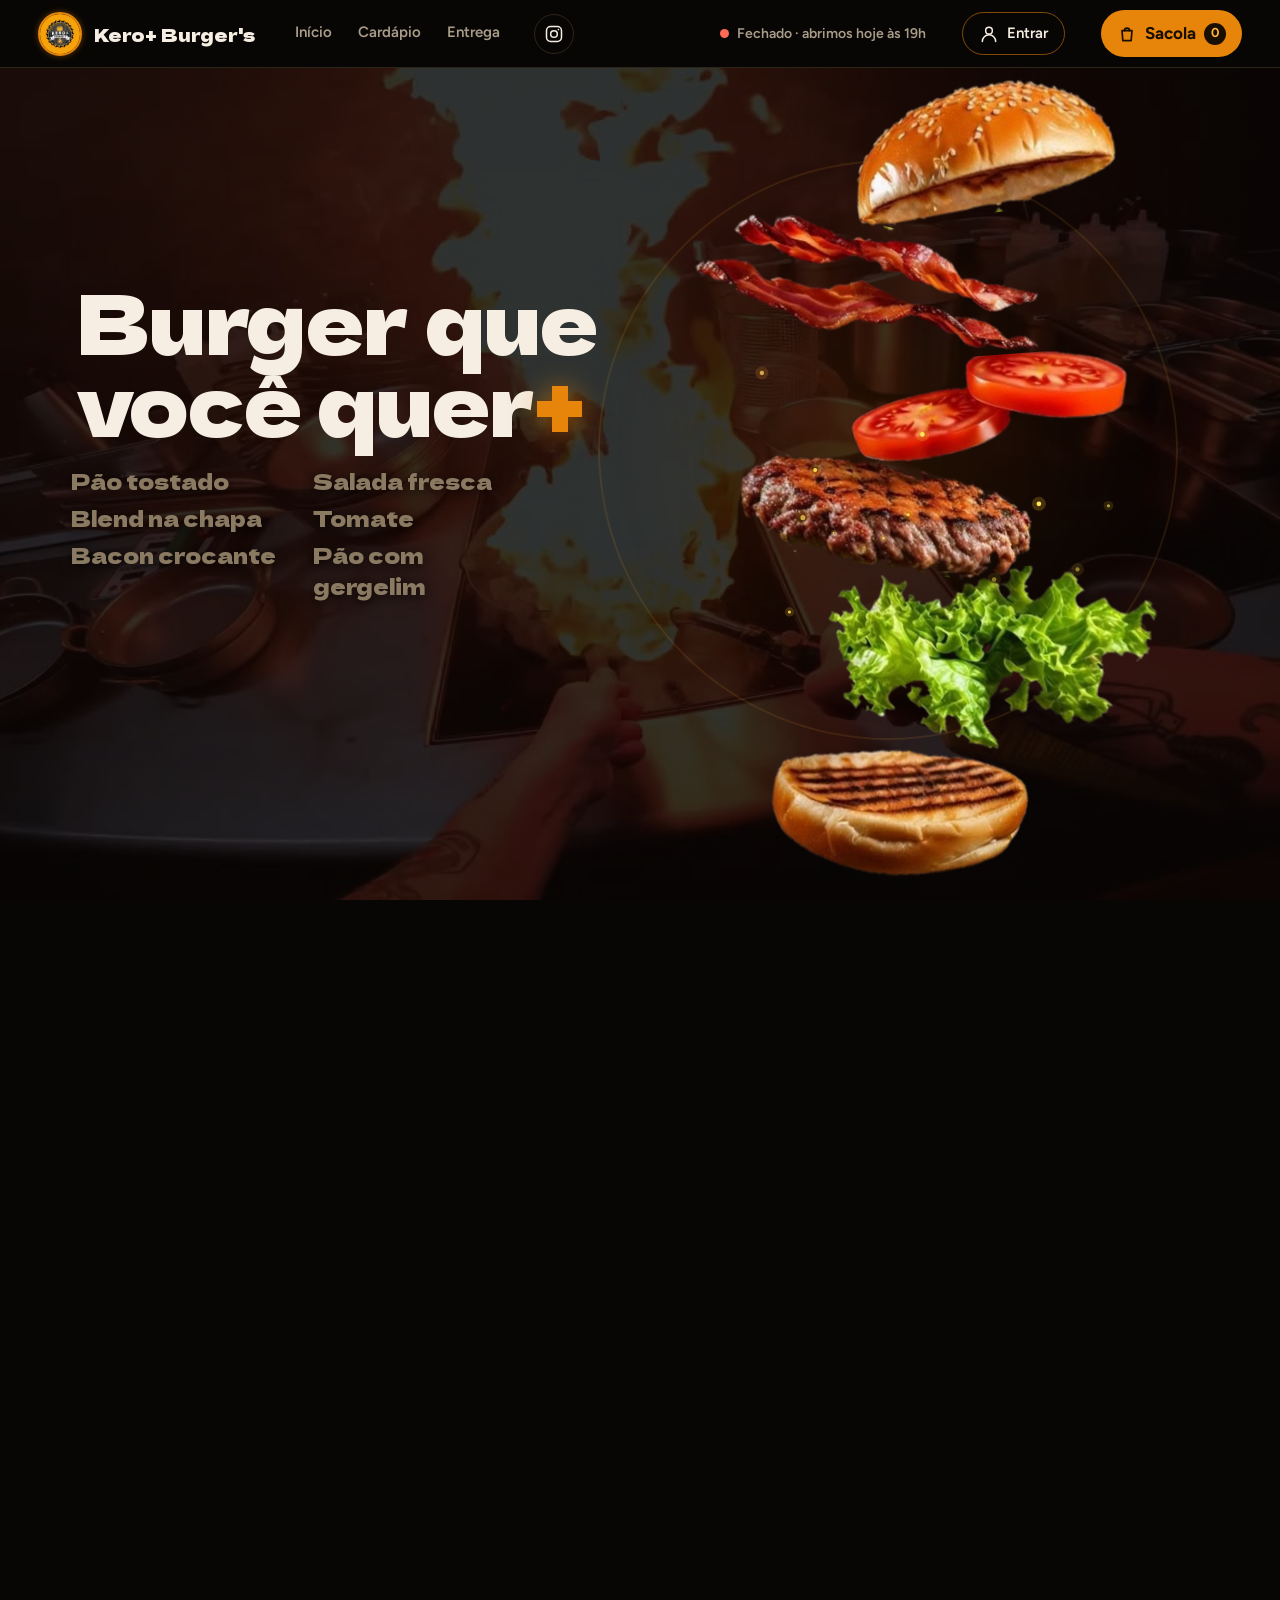
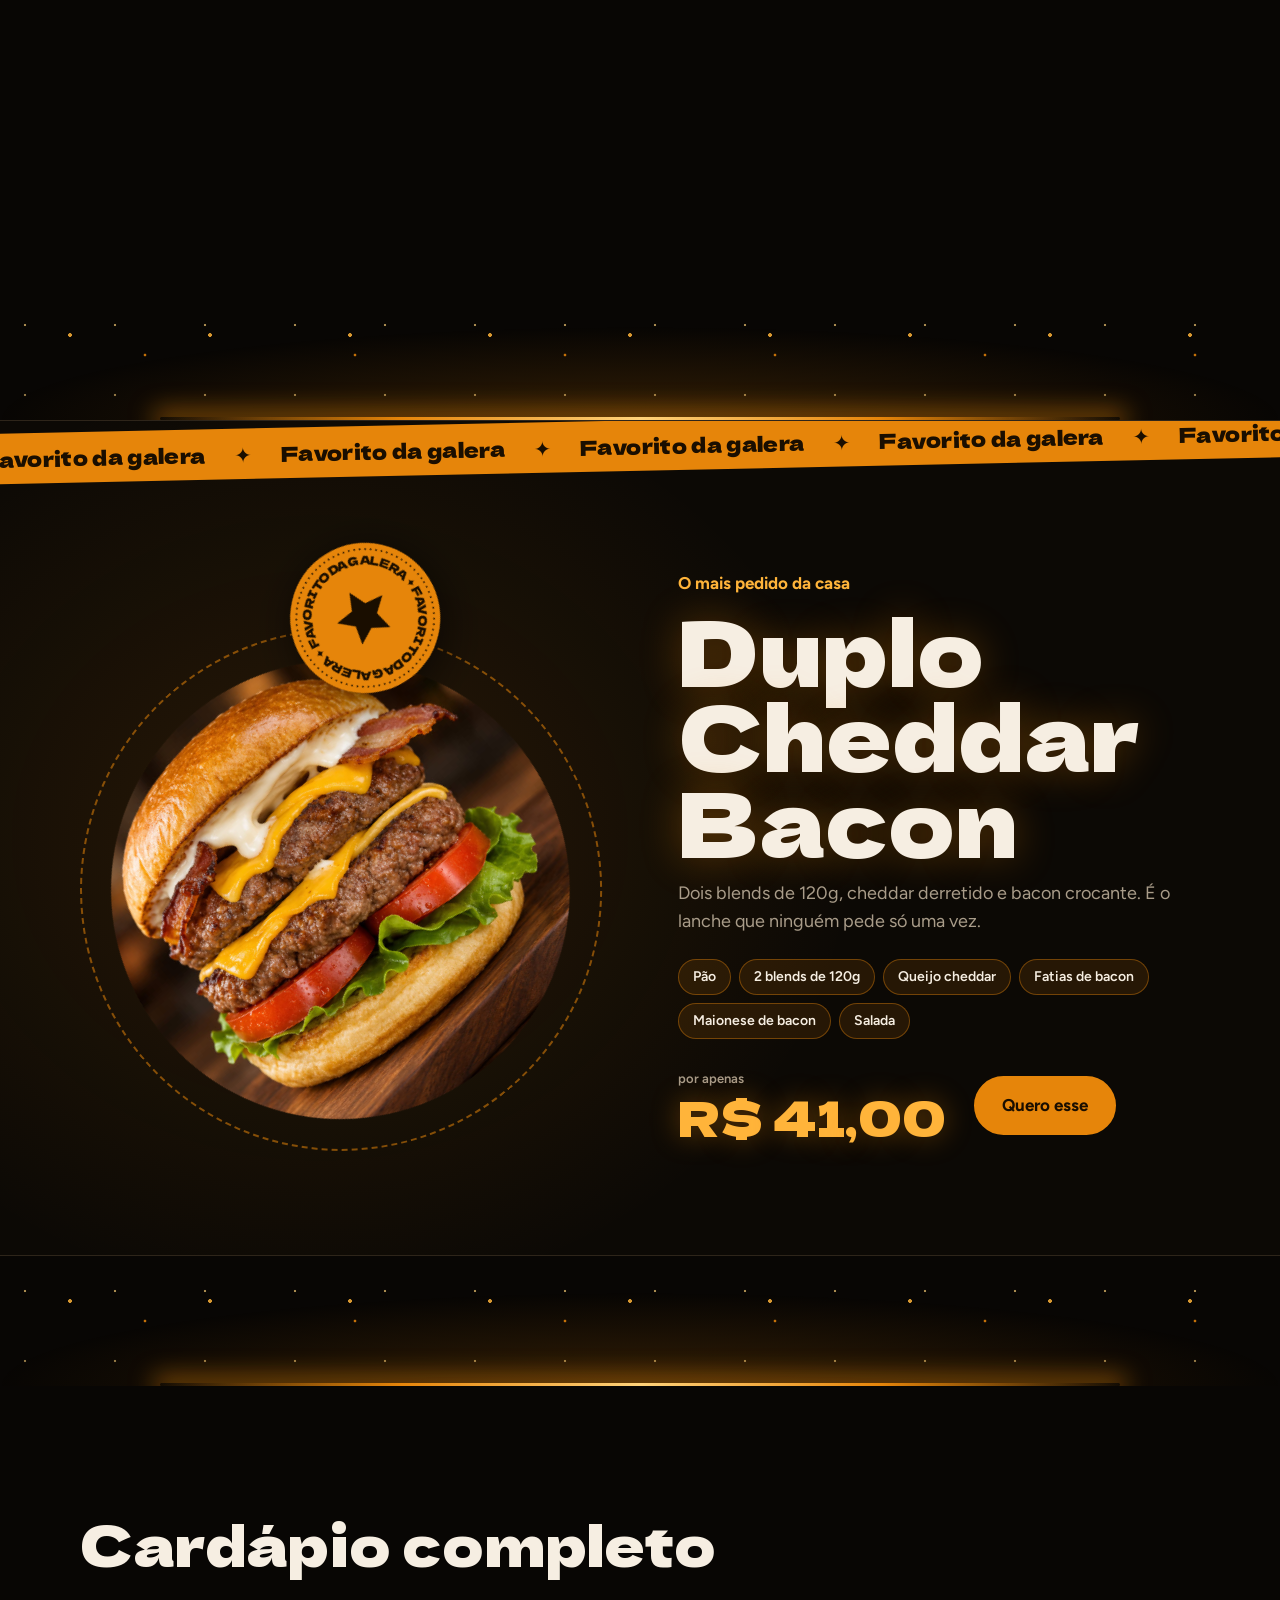
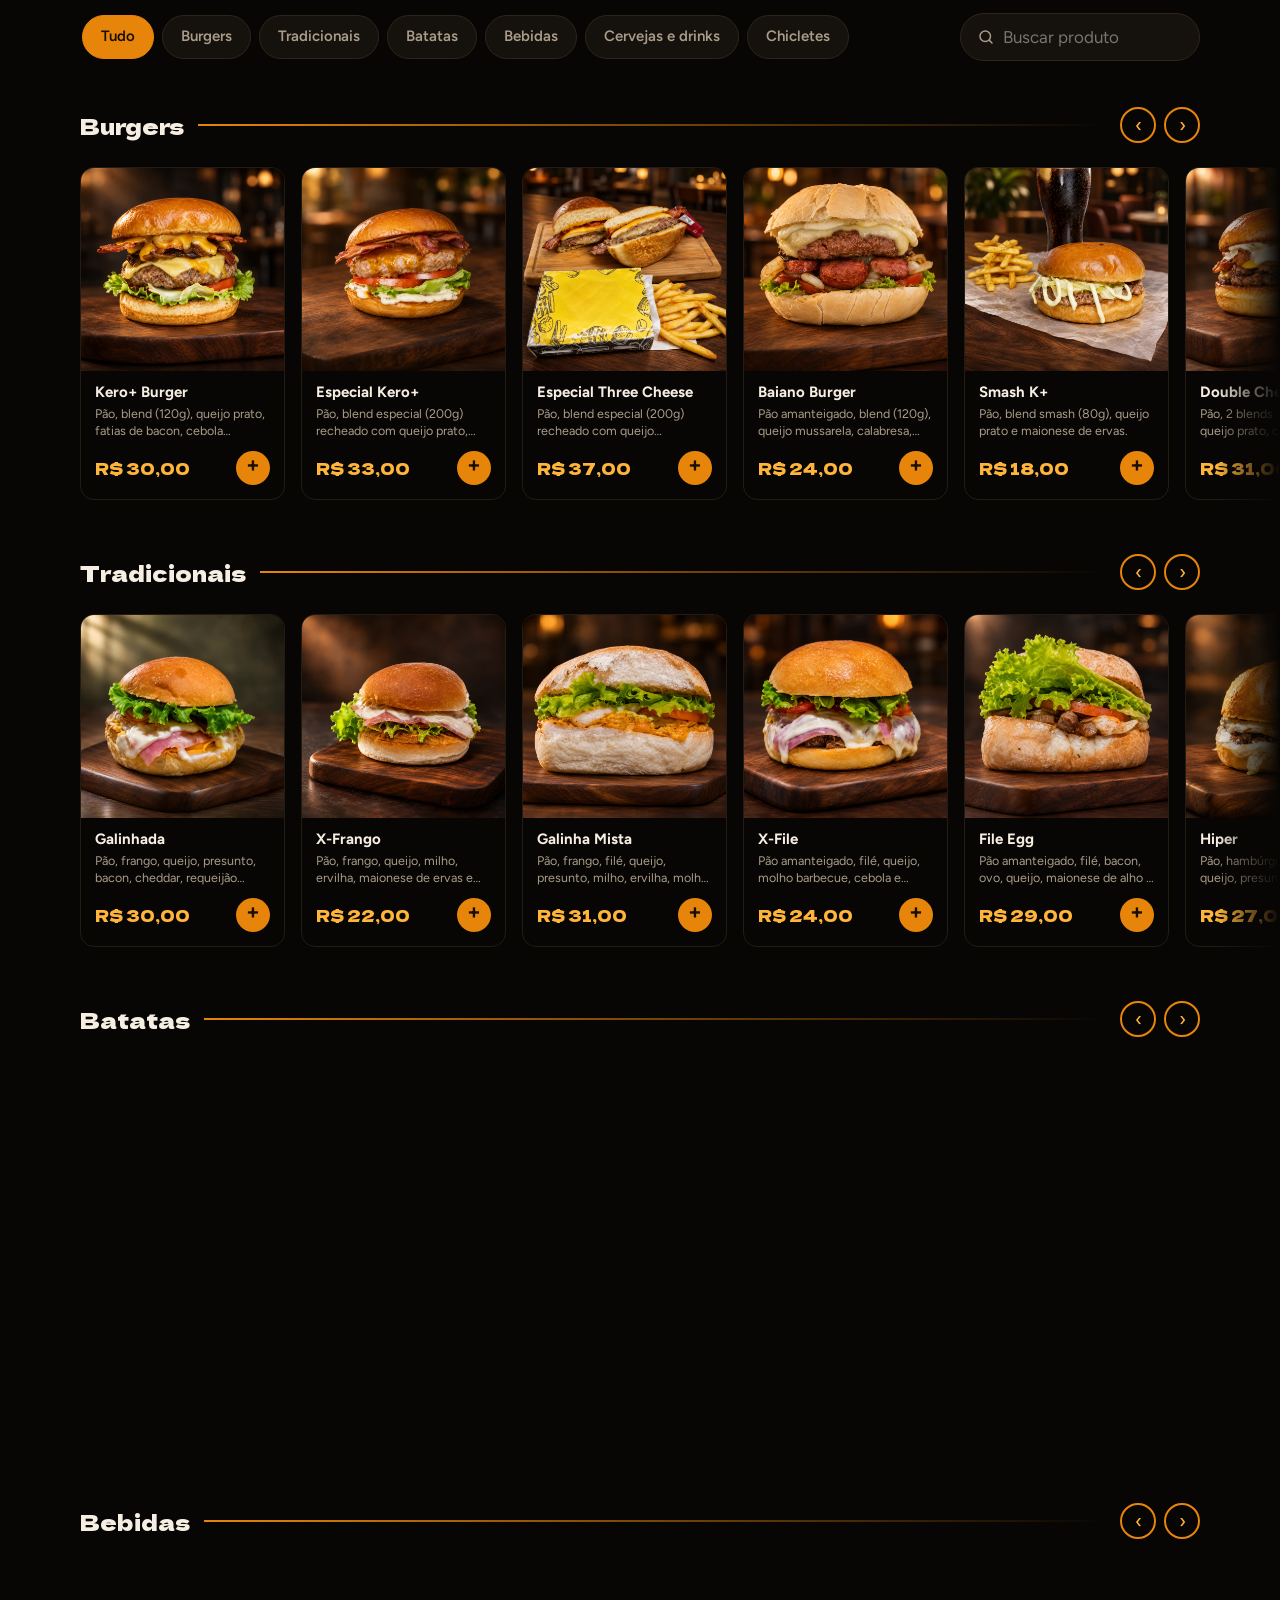
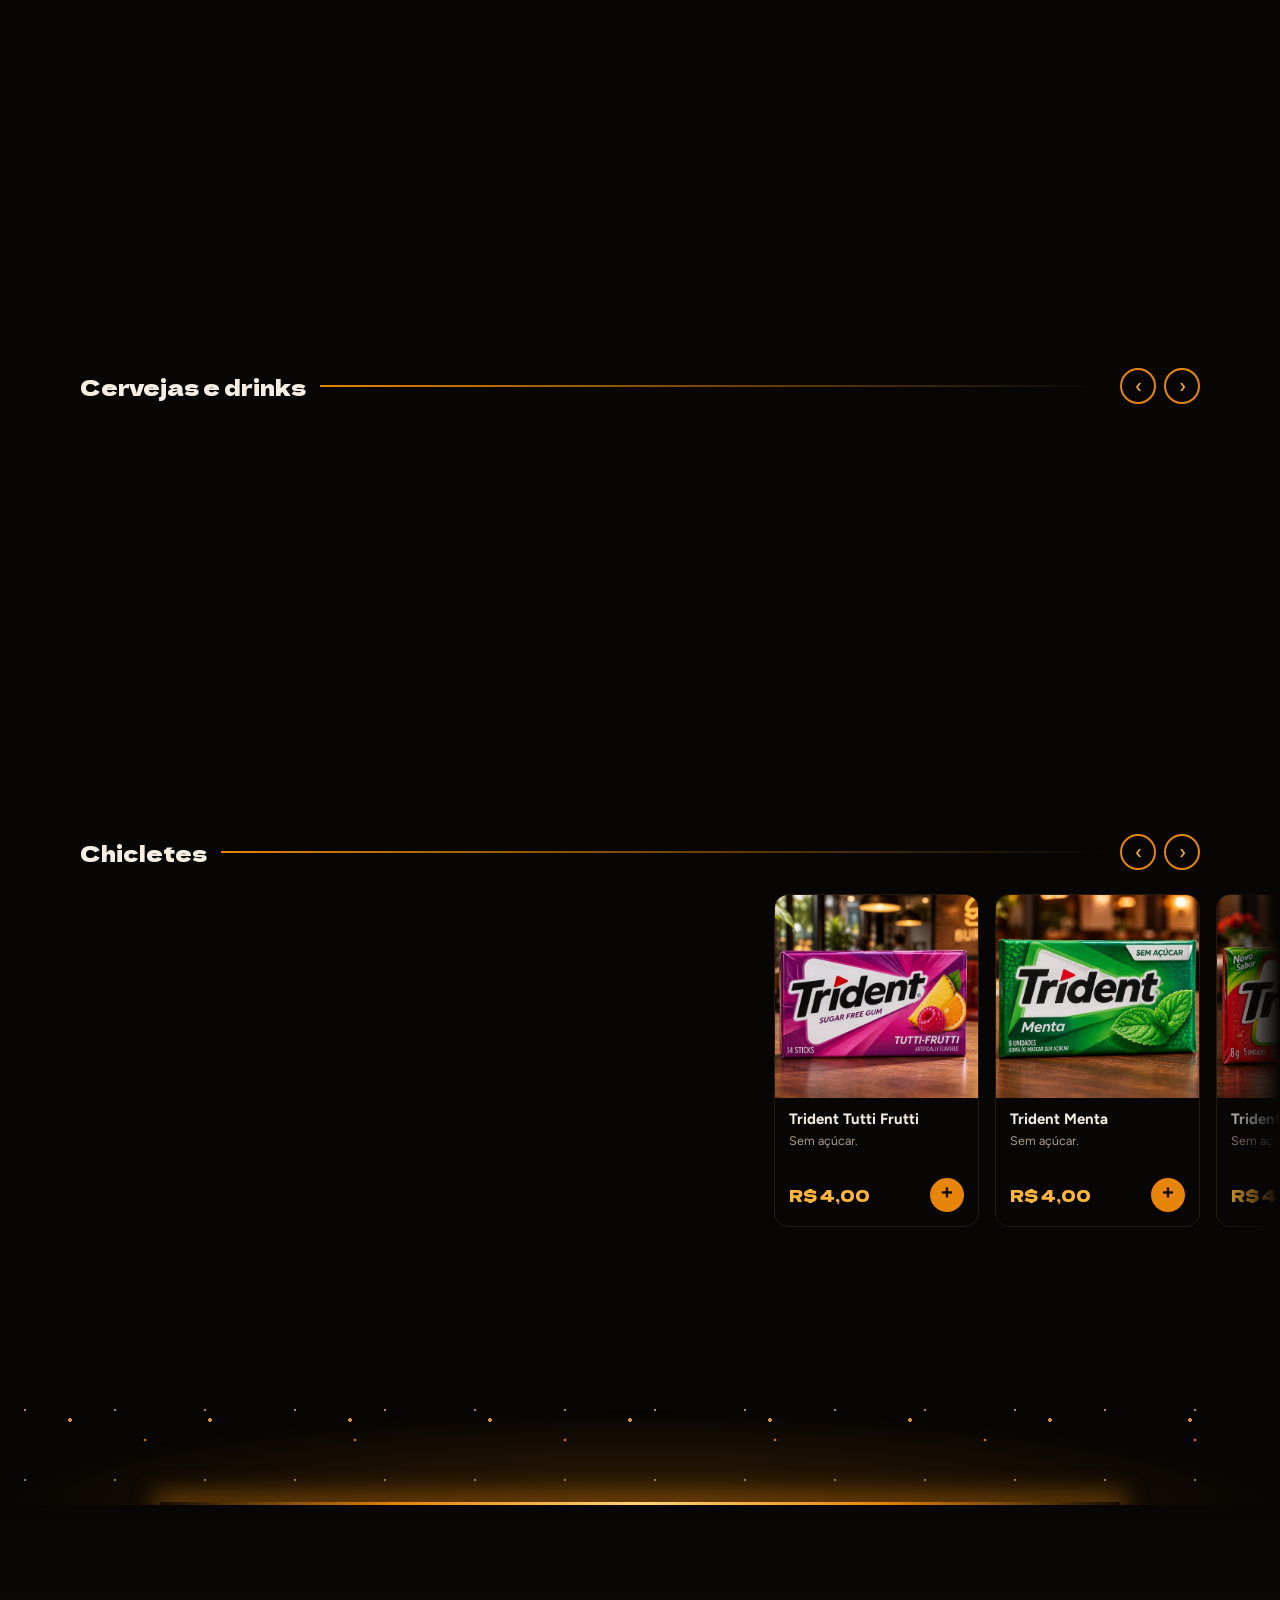
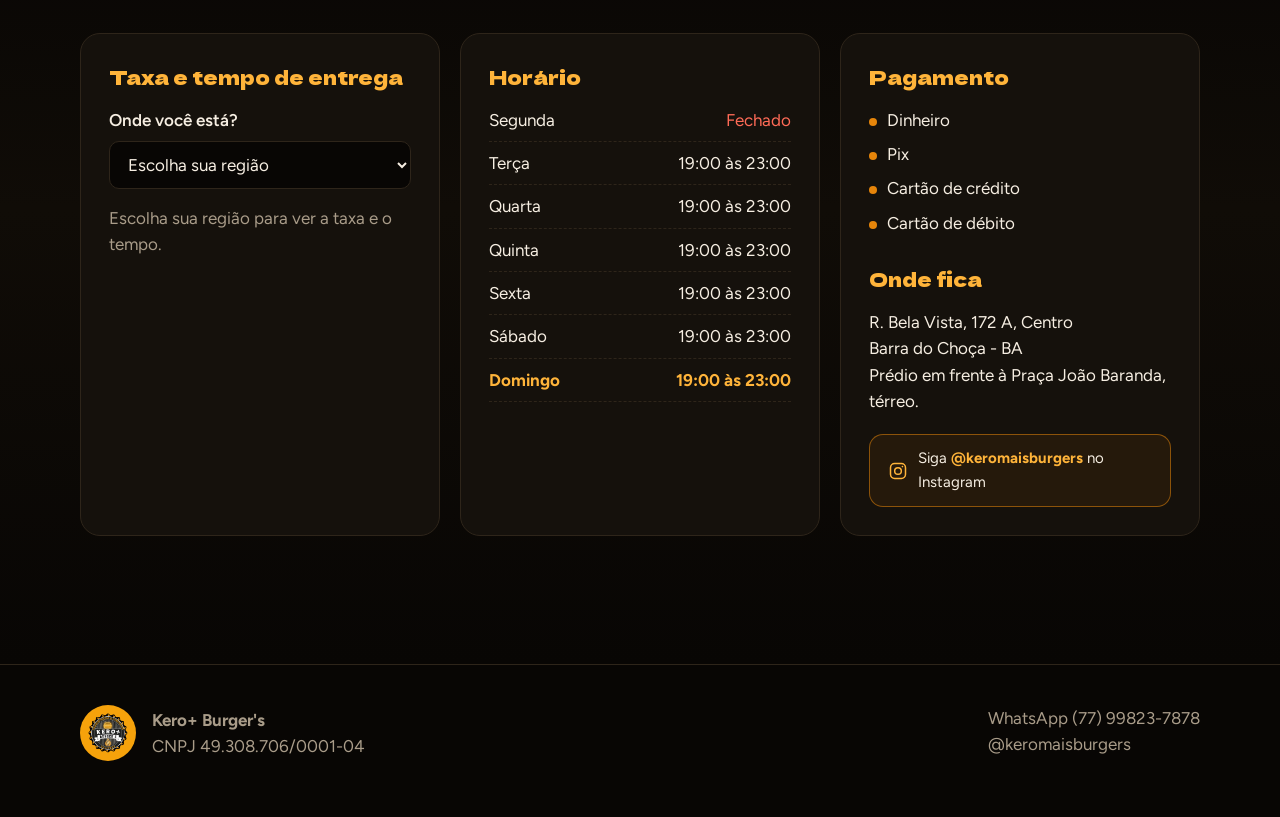
==== index.html @ 7fbd33a6 "Versao nos arquivos para evitar cache antigo Co-Authored-By: Claude Sonnet 5.5 <noreply@anthropic.co" ====
<!doctype html>
<html lang="pt-BR">
<head>
<meta charset="utf-8">
<meta name="viewport" content="width=device-width,initial-scale=1">
<title>Kero+ Burger's · Hamburgueria e Lancheria em Barra do Choça</title>
<meta name="description" content="Hambúrgueres artesanais, combos e lanches com delivery em Barra do Choça - BA. Monte seu pedido e envie pelo WhatsApp.">
<meta name="theme-color" content="#0b0906">
<link rel="icon" href="assets/logo.jpg">
<link rel="preconnect" href="https://fonts.googleapis.com">
<link rel="preconnect" href="https://fonts.gstatic.com" crossorigin>
<link href="https://fonts.googleapis.com/css2?family=Dela+Gothic+One&family=Figtree:wght@400;500;600;700&display=swap" rel="stylesheet">
<link rel="stylesheet" href="style.css?v=4">
</head>
<body>

<header class="top" id="top">
  <a class="brand" href="#inicio" aria-label="Kero+ Burger's, início">
    <img src="assets/logo.jpg" alt="" width="44" height="44">
    <span>Kero+ Burger's</span>
  </a>
  <nav class="nav" aria-label="Principal">
    <a href="#inicio">Início</a>
    <a href="#destaques">Combos</a>
    <a href="#cardapio">Cardápio</a>
    <a href="#entrega">Entrega</a>
  </nav>
  <a class="ig-top" href="https://www.instagram.com/keromaisburgers/" target="_blank" rel="noopener" aria-label="Instagram da Kero+ (abre em nova aba)" title="@keromaisburgers"><svg viewBox="0 0 24 24" width="20" height="20" fill="none" stroke="currentColor" stroke-width="1.8" stroke-linecap="round" stroke-linejoin="round" aria-hidden="true"><rect x="3" y="3" width="18" height="18" rx="5"/><circle cx="12" cy="12" r="4"/><circle cx="17.3" cy="6.7" r="1" fill="currentColor" stroke="none"/></svg></a>
  <span class="status" id="status" role="status"></span>
  <button class="login-btn" id="openLogin" type="button" aria-label="Entrar na minha conta"><svg viewBox="0 0 24 24" width="20" height="20" fill="none" stroke="currentColor" stroke-width="1.8" stroke-linecap="round" stroke-linejoin="round" aria-hidden="true"><circle cx="12" cy="8" r="4"/><path d="M4 21c0-4.4 3.6-8 8-8s8 3.6 8 8"/></svg><span>Entrar</span></button>
  <button class="cart-btn" id="openCart" aria-label="Abrir sacola">
    <svg viewBox="0 0 24 24" width="20" height="20" fill="none" stroke="currentColor" stroke-width="2" stroke-linecap="round" stroke-linejoin="round" aria-hidden="true"><path d="M6 8h12l-1 12H7L6 8z"/><path d="M9 8a3 3 0 0 1 6 0"/></svg>
    <span>Sacola</span><b id="cartCount">0</b>
  </button>
</header>

<main>
<!-- HERO: hambúrguer monta com o scroll -->
<section class="hero" id="inicio" aria-label="Apresentação">
  <div class="hero-pin">
    <video class="bgvideo" muted loop playsinline preload="none" poster="assets/fundo.jpg" aria-hidden="true" data-src="assets/fundo.mp4"></video>
    <div class="veil" id="veil" aria-hidden="true"></div>
    <div class="glow" aria-hidden="true"></div>
    <div class="hero-copy">
      <h1 id="h1">Burger que<br>você quer<span class="plus">+</span></h1>
      <p class="lede" id="lede"></p>
      <ol class="steps" id="steps" aria-hidden="true">
        <li>Pão tostado</li>
        <li>Salada fresca</li>
        <li>Blend na chapa</li>
        <li>Tomate</li>
        <li>Bacon crocante</li>
        <li>Pão com gergelim</li>
      </ol>
      <div class="final" id="final">
        <a class="btn" href="#cardapio">Ver cardápio</a>
      </div>
    </div>
    <div class="stage" id="stage" aria-hidden="true"></div>
  </div>
</section>

<div class="ember" aria-hidden="true"><i></i></div>

<!-- FAVORITO DA GALERA -->
<section class="fav" id="favorito" aria-labelledby="favTitle">
  <div class="marquee" aria-hidden="true"><div class="track"><span>Favorito da galera</span><i>✦</i><span>Favorito da galera</span><i>✦</i><span>Favorito da galera</span><i>✦</i><span>Favorito da galera</span><i>✦</i><span>Favorito da galera</span><i>✦</i><span>Favorito da galera</span><i>✦</i><span>Favorito da galera</span><i>✦</i><span>Favorito da galera</span><i>✦</i></div></div>
  <div class="wrap fav-grid">
    <div class="fav-photo" id="favPhoto">
      <div class="fav-ring" aria-hidden="true"></div>
      <img src="assets/fotos/b11.jpg" alt="Duplo Cheddar Bacon: dois blends, cheddar derretido, bacon e tomate" width="800" height="800">
      <svg class="seal" viewBox="0 0 200 200" aria-hidden="true">
        <circle cx="100" cy="100" r="96" fill="#e6850a"/><circle cx="100" cy="100" r="88" fill="none" stroke="#1a0e00" stroke-width="2" stroke-dasharray="2 5"/>
        <defs><path id="circ" d="M100,100 m-68,0 a68,68 0 1,1 136,0 a68,68 0 1,1 -136,0"/></defs>
        <g class="seal-text"><text font-family="Dela Gothic One" font-size="15" fill="#1a0e00"><textPath href="#circ" textLength="425" lengthAdjust="spacing">FAVORITO DA GALERA ✦ FAVORITO DA GALERA ✦ </textPath></text></g>
        <path d="M100 62l10 22 24 3-18 16 5 24-21-12-21 12 5-24-18-16 24-3z" fill="#1a0e00"/>
      </svg>
    </div>
    <div class="fav-copy">
      <p class="fav-kick">O mais pedido da casa</p>
      <h2 id="favTitle">Duplo Cheddar Bacon</h2>
      <p class="fav-lede">Dois blends de 120g, cheddar derretido e bacon crocante. É o lanche que ninguém pede só uma vez.</p>
      <ul class="chips" id="favChips"></ul>
      <div class="fav-buy">
        <span class="fav-price"><small>por apenas</small><span class="val">R$ <b id="favNum" data-to="41">41</b>,00</span></span>
        <button class="btn" id="favAdd">Quero esse</button>
      </div>
    </div>
  </div>
</section>
<!-- DESTAQUES -->
<section class="sec" id="destaques">
  <div class="wrap">
    <h2>Combos para dividir</h2>
    <p class="sec-sub">Lanche, batata e refri no mesmo pedido.</p>
    <div class="combos" id="combos"></div>
  </div>
</section>

<div class="ember" aria-hidden="true"><i></i></div>

<!-- CARDÁPIO -->
<section class="sec menu" id="cardapio">
  <div class="wrap">
    <h2>Cardápio completo</h2>
    <div class="menu-bar">
      <div class="tabs" id="tabs" role="tablist" aria-label="Categorias"></div>
      <label class="search">
        <svg viewBox="0 0 24 24" width="18" height="18" fill="none" stroke="currentColor" stroke-width="2" stroke-linecap="round" aria-hidden="true"><circle cx="11" cy="11" r="7"/><path d="m20 20-3.5-3.5"/></svg>
        <input id="search" type="search" placeholder="Buscar produto" autocomplete="off">
      </label>
    </div>
    <div id="menuList"></div>
    <p class="empty" id="empty" hidden>Nenhum produto encontrado. Tente outro nome ou limpe a busca.</p>
  </div>
</section>

<div class="ember" aria-hidden="true"><i></i></div>

<!-- ENTREGA / HORÁRIO / PAGAMENTO -->
<section class="sec info" id="entrega">
  <div class="wrap info-grid">
    <div class="card">
      <h3>Taxa e tempo de entrega</h3>
      <label for="zone">Onde você está?</label>
      <select id="zone">
        <option value="">Escolha sua região</option>
        <option value="3|25-35">Centro</option>
        <option value="5|30-40">Bairros próximos</option>
        <option value="8|40-55">Mais distantes</option>
        <option value="0|15-20">Retirar no balcão</option>
      </select>
      <p class="result" id="zoneResult">Escolha sua região para ver a taxa e o tempo.</p>
    </div>
    <div class="card">
      <h3>Horário</h3>
      <ul class="hours" id="hours"></ul>
    </div>
    <div class="card">
      <h3>Pagamento</h3>
      <ul class="pay"><li>Dinheiro</li><li>Pix</li><li>Cartão de crédito</li><li>Cartão de débito</li></ul>
      <h3 class="mt">Onde fica</h3>
      <p>R. Bela Vista, 172 A, Centro<br>Barra do Choça - BA<br>Prédio em frente à Praça João Baranda, térreo.</p>
      <a class="ig-btn" href="https://www.instagram.com/keromaisburgers/" target="_blank" rel="noopener"><svg viewBox="0 0 24 24" width="20" height="20" fill="none" stroke="currentColor" stroke-width="1.8" stroke-linecap="round" stroke-linejoin="round" aria-hidden="true"><rect x="3" y="3" width="18" height="18" rx="5"/><circle cx="12" cy="12" r="4"/><circle cx="17.3" cy="6.7" r="1" fill="currentColor" stroke="none"/></svg><span>Siga <b>@keromaisburgers</b> no Instagram</span></a>
    </div>
  </div>
</section>
</main>

<footer class="foot">
  <div class="wrap foot-in">
    <div>
      <img src="assets/logo.jpg" alt="" width="56" height="56">
      <p><strong>Kero+ Burger's</strong><br>CNPJ 49.308.706/0001-04</p>
    </div>
    <div>
      <a href="https://wa.me/5577998237878" target="_blank" rel="noopener">WhatsApp (77) 99823-7878</a><br>
      <a href="https://www.instagram.com/keromaisburgers/" target="_blank" rel="noopener">@keromaisburgers</a>
    </div>
  </div>
</footer>

<!-- SACOLA -->
<div class="scrim" id="scrim" hidden></div>
<aside class="drawer" id="drawer" aria-label="Sacola" aria-hidden="true">
  <div class="drawer-head">
    <h3>Sua sacola</h3>
    <button class="x" id="closeCart" aria-label="Fechar sacola">&times;</button>
  </div>
  <div class="drawer-body" id="cartBody"></div>
  <form class="checkout" id="checkout" hidden>
    <div class="coupon">
      <input id="couponIn" placeholder="Cupom de desconto" autocomplete="off">
      <button type="button" id="couponBtn">Aplicar</button>
    </div>
    <p class="coupon-msg" id="couponMsg" aria-live="polite"></p>
    <label>Nome<input id="cName" required autocomplete="name"></label>
    <label>Entrega
      <select id="cZone" required>
        <option value="">Escolha</option>
        <option value="3">Centro (R$ 3,00)</option>
        <option value="5">Bairros próximos (R$ 5,00)</option>
        <option value="8">Mais distantes (R$ 8,00)</option>
        <option value="0">Retirar no balcão (grátis)</option>
      </select>
    </label>
    <label id="addrWrap">Endereço<input id="cAddr" autocomplete="street-address" placeholder="Rua, número, bairro"></label>
    <label>Pagamento
      <select id="cPay" required>
        <option value="">Escolha</option><option>Pix</option><option>Dinheiro</option><option>Cartão de crédito</option><option>Cartão de débito</option>
      </select>
    </label>
    <dl class="totals">
      <div><dt>Subtotal</dt><dd id="tSub"></dd></div>
      <div id="rowDisc"><dt>Desconto</dt><dd id="tDisc"></dd></div>
      <div><dt>Entrega</dt><dd id="tFee"></dd></div>
      <div class="grand"><dt>Total</dt><dd id="tTotal"></dd></div>
    </dl>
    <p class="closed-note" id="closedNote" hidden>Estamos fechados agora. Seu pedido chega no WhatsApp e responderemos quando abrirmos.</p>
    <button class="btn full" type="submit">Enviar pedido pelo WhatsApp</button>
  </form>
</aside>

<script src="promo.js?v=4"></script>
<script src="app.js?v=4"></script>
</body>
</html>
---- style.css ----
﻿:root{
  --bg:#080604;--panel:#15110c;--panel2:#1e1810;--line:#2e251a;
  --orange:#e6850a;--flame:#ffb43a;--text:#f6eee2;--muted:#a99c89;--ok:#6fd08c;--bad:#ff6b57;
  --display:"Dela Gothic One",system-ui,sans-serif;--body:"Figtree",system-ui,sans-serif;
  --head:68px;
}
*{box-sizing:border-box;margin:0}
html{scroll-behavior:smooth;scroll-padding-top:calc(var(--head) + 56px)}
body{background:var(--bg);color:var(--text);font:400 17px/1.55 var(--body);-webkit-font-smoothing:antialiased}
img{display:block;max-width:100%}
a{color:inherit}
button,input,select{font:inherit;color:inherit}
:focus-visible{outline:3px solid var(--flame);outline-offset:3px;border-radius:6px}
.wrap{width:min(1120px,100% - 40px);margin-inline:auto}

/* header */
.top{position:fixed;inset:0 0 auto;height:var(--head);z-index:50;display:flex;align-items:center;gap:28px;padding:0 clamp(16px,3vw,40px);background:linear-gradient(#080604ee,#080604cc);backdrop-filter:blur(10px);border-bottom:1px solid var(--line)}
.brand{display:flex;align-items:center;gap:12px;text-decoration:none;font:400 18px var(--display)}
.brand img{border-radius:50%;border:2px solid var(--orange)}
.nav{display:flex;gap:26px;margin-left:12px}
.nav a{text-decoration:none;color:var(--muted);font-weight:600;font-size:15px;padding:6px 0;border-bottom:2px solid transparent;transition:color .2s,border-color .2s}
.nav a:hover{color:var(--text);border-color:var(--orange)}
.status{margin-left:auto;font-size:14px;font-weight:600;display:flex;align-items:center;gap:8px;color:var(--muted)}
.status::before{content:"";width:9px;height:9px;border-radius:50%;background:var(--bad)}
.status.open{color:var(--ok)}
.status.open::before{background:var(--ok);box-shadow:0 0 10px var(--ok)}
.cart-btn{display:flex;align-items:center;gap:8px;background:var(--orange);color:#1a0e00;border:0;border-radius:999px;padding:10px 16px;font-weight:700;cursor:pointer;transition:transform .15s,background .2s}
.cart-btn:hover{background:var(--flame)}
.cart-btn:active{transform:scale(.96)}
.cart-btn b{background:#1a0e00;color:var(--flame);min-width:22px;height:22px;border-radius:11px;display:grid;place-items:center;font-size:13px;padding:0 6px}
.cart-btn.bump{animation:bump .35s}
@keyframes bump{40%{transform:scale(1.12)}}

/* hero */
.hero{height:210vh;position:relative}
.hero-pin{background:var(--bg);position:sticky;top:0;height:100vh;min-height:480px;overflow:hidden;display:grid;grid-template-columns:minmax(0,1fr) minmax(0,1fr);align-items:center;padding:var(--head) clamp(20px,6vw,96px) 0}
.glow{position:absolute;right:6%;top:50%;width:min(70vh,60vw);aspect-ratio:1;translate:0 -50%;border-radius:50%;
  background:radial-gradient(circle,#e6850a40 0%,#e6850a14 45%,transparent 70%);
  border:2px solid #ffb43a55;box-shadow:0 0 60px #e6850a55,inset 0 0 60px #e6850a33;pointer-events:none}
.hero-copy{position:relative;z-index:2;max-width:640px}
.kicker{color:var(--flame);font-weight:600;font-size:15px;margin-bottom:18px;min-height:24px;transition:opacity .25s}
h1{font:400 clamp(40px,min(6.4vw,11.5vh),92px)/1 var(--display);letter-spacing:-.01em}
h1 .plus{color:var(--orange);text-shadow:0 0 28px #e6850a99}
.lede{margin-top:22px;color:var(--muted);max-width:42ch;font-size:18px}
.steps{list-style:none;padding:0;margin-top:22px;display:grid;grid-template-columns:1fr 1fr;gap:6px 24px;max-width:460px}
.steps li{font:400 clamp(14px,min(1.7vw,2.6vh),22px) var(--display);color:#3a2f21;transition:color .3s,text-shadow .3s,transform .3s;transform:translateX(-6px)}
.steps li.on{color:var(--flame);text-shadow:0 0 18px #e6850a88;transform:none}
.final{margin-top:30px;display:flex;gap:12px;flex-wrap:wrap;opacity:0;transform:translateY(10px);pointer-events:none;transition:opacity .4s,transform .4s}
.final.show{opacity:1;transform:none;pointer-events:auto}
.stage{position:absolute;left:46%;right:0;top:var(--head);bottom:0}
.layer{position:absolute;left:50%;top:50%;will-change:transform;pointer-events:none}
.scroll-hint{position:absolute;bottom:28px;left:50%;translate:-50% 0;font-size:14px;color:var(--muted);display:flex;flex-direction:column;align-items:center;gap:8px;transition:opacity .3s}
.scroll-hint::after{content:"";width:2px;height:28px;background:linear-gradient(var(--orange),transparent);animation:drip 1.6s infinite}
@keyframes drip{0%{transform:scaleY(0);transform-origin:top}50%{transform:scaleY(1);transform-origin:top}51%{transform-origin:bottom}100%{transform:scaleY(0);transform-origin:bottom}}

/* sections */
.sec{padding:clamp(72px,10vw,128px) 0}
h2{font:400 clamp(32px,4.6vw,56px)/1.05 var(--display)}
.sec-sub{color:var(--muted);margin-top:10px}
.btn{display:inline-block;background:var(--orange);color:#1a0e00;font-weight:700;text-decoration:none;border:2px solid var(--orange);border-radius:999px;padding:14px 26px;cursor:pointer;transition:background .2s,box-shadow .2s,transform .15s}
.btn:hover{background:var(--flame);box-shadow:0 0 28px #e6850a77}
.btn:active{transform:scale(.97)}
.btn.ghost{background:transparent;color:var(--text);border-color:#e6850a88}
.btn.ghost:hover{background:#e6850a22;box-shadow:none}
.btn.full{width:100%;text-align:center;font-size:17px}

/* combos */
.combos{display:grid;grid-template-columns:repeat(auto-fit,minmax(300px,1fr));gap:20px;margin-top:40px}
.combo{position:relative;background:linear-gradient(160deg,var(--panel2),var(--panel));border:1px solid var(--line);border-radius:20px;padding:28px;display:flex;flex-direction:column;gap:12px;overflow:hidden;transition:border-color .25s,box-shadow .25s}
.combo:hover{border-color:var(--orange);box-shadow:0 0 36px #e6850a33}
.combo .tag{font:400 15px var(--display);color:var(--flame)}
.combo h3{font:400 24px/1.1 var(--display)}
.combo p{color:var(--muted);flex:1}
.combo .row{display:flex;justify-content:space-between;align-items:center;margin-top:8px}
.price{font:400 26px var(--display);color:var(--flame)}

/* menu */
.menu-bar{position:sticky;top:var(--head);z-index:30;display:flex;gap:16px;align-items:center;margin:28px 0 8px;padding:12px 0;background:linear-gradient(var(--bg) 85%,transparent)}
.tabs{display:flex;gap:8px;overflow-x:auto;scrollbar-width:none;flex:1;padding:2px}
.tabs::-webkit-scrollbar{display:none}
.tab{flex:none;background:var(--panel);border:1px solid var(--line);border-radius:999px;padding:9px 18px;font-weight:600;font-size:15px;cursor:pointer;color:var(--muted);transition:all .2s}
.tab:hover{color:var(--text);border-color:#e6850a88}
.tab.on{background:var(--orange);color:#1a0e00;border-color:var(--orange)}
.search{display:flex;align-items:center;gap:8px;background:var(--panel);border:1px solid var(--line);border-radius:999px;padding:0 16px;color:var(--muted)}
.search input{background:none;border:0;outline:0;padding:10px 0;width:180px;color:var(--text)}
.search:focus-within{border-color:var(--orange)}
.cat{margin-top:44px}
.cat h3{font:400 28px var(--display);margin-bottom:18px;display:flex;align-items:center;gap:14px}
.cat h3::after{content:"";flex:1;height:2px;background:linear-gradient(90deg,var(--orange),transparent)}
.grid{display:grid;grid-template-columns:repeat(2,1fr);gap:14px}
.item{display:flex;gap:16px;justify-content:space-between;align-items:flex-start;background:var(--panel);border:1px solid var(--line);border-radius:16px;padding:18px 20px;transition:border-color .2s,background .2s}
.item:hover{border-color:#e6850a88;background:var(--panel2)}
.item h4{font:700 18px/1.25 var(--body)}
.item p{color:var(--muted);font-size:15px;margin-top:4px;line-height:1.45}
.item .buy{display:flex;flex-direction:column;align-items:flex-end;gap:10px;flex:none}
.item .price{font-size:20px;white-space:nowrap}
.item.out{opacity:.55}
.item.out .add{display:none}
.soldout{font-size:13px;font-weight:700;color:var(--bad);border:1px solid var(--bad);border-radius:6px;padding:2px 8px}
.add{width:40px;height:40px;border-radius:50%;border:2px solid var(--orange);background:transparent;color:var(--flame);font-size:24px;line-height:1;cursor:pointer;transition:background .15s,color .15s,transform .15s}
.add:hover{background:var(--orange);color:#1a0e00}
.add:active{transform:scale(.9)}
.empty{margin-top:40px;color:var(--muted)}

/* info */
.info{background:linear-gradient(var(--bg),#100c07 40%,var(--bg))}
.info-grid{display:grid;grid-template-columns:repeat(3,1fr);gap:20px}
.card{background:var(--panel);border:1px solid var(--line);border-radius:20px;padding:28px}
.card h3{font:400 20px var(--display);margin-bottom:16px;color:var(--flame)}
.card h3.mt{margin-top:28px}
.card label{display:block;font-weight:600;margin-bottom:8px}
select,.checkout input{width:100%;background:var(--bg);border:1px solid var(--line);border-radius:10px;padding:12px 14px;outline:0}
select:focus,.checkout input:focus{border-color:var(--orange)}
.result{margin-top:16px;color:var(--muted)}
.result strong{color:var(--flame);font-size:22px;font-family:var(--display);font-weight:400}
.hours,.pay{list-style:none;padding:0;display:grid;gap:8px}
.hours li{display:flex;justify-content:space-between;border-bottom:1px dashed var(--line);padding-bottom:8px}
.hours li.today{color:var(--flame);font-weight:700}
.hours .off{color:var(--bad)}
.pay li::before{content:"";display:inline-block;width:8px;height:8px;border-radius:50%;background:var(--orange);margin-right:10px}
.foot{border-top:1px solid var(--line);padding:40px 0 56px;color:var(--muted)}
.foot-in{display:flex;justify-content:space-between;gap:24px;flex-wrap:wrap}
.foot-in>div:first-child{display:flex;gap:16px;align-items:center}
.foot img{border-radius:50%}
.foot a{text-decoration:none}.foot a:hover{color:var(--flame)}

/* drawer */
.scrim{position:fixed;inset:0;background:#000a;z-index:60;backdrop-filter:blur(2px)}
.drawer{position:fixed;top:0;right:0;bottom:0;width:min(440px,100%);background:var(--panel);border-left:1px solid var(--line);z-index:70;display:flex;flex-direction:column;translate:100% 0;transition:translate .35s cubic-bezier(.2,.8,.2,1)}
.drawer.open{translate:0 0}
.drawer-head{display:flex;justify-content:space-between;align-items:center;padding:20px 24px;border-bottom:1px solid var(--line)}
.drawer-head h3{font:400 22px var(--display)}
.x{background:none;border:0;font-size:32px;cursor:pointer;color:var(--muted);line-height:1}
.drawer-body{flex:1;overflow:auto;padding:12px 24px}
.drawer-body .none{color:var(--muted);padding:40px 0;text-align:center}
.line{display:flex;gap:12px;justify-content:space-between;padding:14px 0;border-bottom:1px solid var(--line)}
.line b{display:block;font-weight:700}
.line small{color:var(--muted)}
.qty{display:flex;align-items:center;gap:10px;margin-top:8px}
.qty button{width:30px;height:30px;border-radius:50%;border:1px solid var(--orange);background:none;color:var(--flame);cursor:pointer;font-size:18px;line-height:1}
.qty button:hover{background:var(--orange);color:#1a0e00}
.checkout{padding:16px 24px 24px;border-top:1px solid var(--line);display:grid;gap:12px;max-height:62vh;overflow:auto}
.checkout label{display:grid;gap:6px;font-weight:600;font-size:14px}
.coupon{display:flex;gap:8px}
.coupon button{background:var(--panel2);border:1px solid var(--orange);color:var(--flame);border-radius:10px;padding:0 16px;cursor:pointer;font-weight:700}
.coupon-msg{font-size:14px;min-height:0}
.coupon-msg.ok{color:var(--ok)}.coupon-msg.err{color:var(--bad)}
.totals{display:grid;gap:6px}
.totals div{display:flex;justify-content:space-between}
.totals dt{color:var(--muted)}
.totals .grand{font-size:20px;font-weight:800;border-top:1px solid var(--line);padding-top:8px}
.totals .grand dd{color:var(--flame)}
.closed-note{font-size:14px;color:var(--flame);background:#e6850a1a;border-radius:10px;padding:10px 12px}

/* responsivo */
@media (max-width:900px){
  .nav,.status{display:none}
  .cart-btn{margin-left:auto}
  .hero-pin{grid-template-columns:1fr;grid-template-rows:46% 54%;padding-inline:20px;align-items:start}
  .stage{grid-row:1;height:100%}
  .hero-copy{grid-row:2;align-self:start}
  h1{font-size:clamp(36px,11vw,56px)}
  .lede{font-size:16px;margin-top:14px}
  .steps{margin-top:14px;grid-template-columns:1fr 1fr}
  .steps li{font-size:15px}
  .glow{right:50%;translate:50% -50%;top:30%;width:70vw}
  .combos,.info-grid{grid-template-columns:1fr}
  .grid{grid-template-columns:1fr}
  .menu-bar{flex-wrap:wrap}.search{width:100%}.search input{width:100%}
}
@media (prefers-reduced-motion:reduce){
  html{scroll-behavior:auto}
  .scroll-hint::after{animation:none}
  .drawer{transition:none}
}


/* fundo em vídeo + camada preta */
.bgvideo{position:absolute;inset:0;width:100%;height:100%;object-fit:cover}
.veil{position:absolute;inset:0;background:rgb(8 6 4 / var(--veil,.6))}
.glow{z-index:0}
.veil-ctl{position:fixed;left:16px;bottom:16px;z-index:55;background:#080604e6;border:1px solid var(--line);border-radius:14px;padding:12px 16px;font-size:13px;display:grid;gap:8px;width:230px;transition:opacity .3s}
.veil-ctl.hide{opacity:0;pointer-events:none}
.veil-ctl label{display:flex;justify-content:space-between;font-weight:600}
.veil-ctl output{color:var(--flame)}
.veil-ctl input{accent-color:var(--orange);width:100%}

/* cards novos */
.combos{grid-template-columns:repeat(auto-fit,minmax(300px,1fr))}
.grid{grid-template-columns:repeat(auto-fill,minmax(260px,1fr));gap:18px}
.item{flex-direction:column;align-items:stretch;gap:0;padding:0;overflow:hidden;border-radius:18px;position:relative}
.item:hover{transform:translateY(-4px);box-shadow:0 12px 36px #e6850a26}
.item{transition:border-color .2s,background .2s,transform .2s,box-shadow .2s}
.photo{position:relative;aspect-ratio:16/10;background:#0e0b07;overflow:hidden}
.photo img{width:100%;height:100%;object-fit:cover;transition:transform .5s}
.item:hover .photo img{transform:scale(1.06)}
.nophoto{position:absolute;inset:0;display:grid;place-items:center;font:400 15px var(--display);letter-spacing:.08em;color:#7a6a52;
  background:repeating-linear-gradient(135deg,#120e09 0 14px,#17120b 14px 28px)}
.nophoto span{border:2px dashed #5a4c38;border-radius:10px;padding:8px 16px}
.badge{position:absolute;left:12px;top:12px;background:var(--orange);color:#1a0e00;font:400 13px var(--display);border-radius:8px;padding:5px 10px;z-index:1}
.badge.red{background:var(--bad);color:#fff}
.item .body{padding:16px 18px 18px;display:flex;flex-direction:column;gap:6px;flex:1}
.item .body p{flex:1;margin:0}
.item .foot2{display:flex;align-items:center;justify-content:space-between;gap:12px;margin-top:12px}
.item .price small{font:600 12px var(--body);color:var(--muted);display:block;margin-bottom:-2px}
.item .price{font-size:22px}
.add{width:auto;height:42px;border-radius:999px;padding:0 20px;font:700 15px var(--body);background:var(--orange);color:#1a0e00;border:0}
.add:hover{background:var(--flame);color:#1a0e00}
.item.out .photo{filter:grayscale(1) brightness(.6)}
.item.out{opacity:1}
.item.out .add{display:inline-block;background:var(--panel2);color:var(--muted);pointer-events:none}
.combo{padding:0}
.combo .body{padding:18px 20px 20px}
@media (max-width:900px){.stage{left:0;right:0;height:46%;bottom:auto}.veil-ctl{width:190px}}

.hero-copy .kicker,.hero-copy .lede,.steps li{text-shadow:0 2px 12px #000c}
.steps li:not(.on){color:#8a7a62}


.glow{transition:none;will-change:transform,opacity}.stage{perspective:1100px}.floor{position:absolute;left:50%;top:70%;translate:-50% 0;border-radius:50%;background:radial-gradient(closest-side,#000d,#0000);filter:blur(6px);opacity:0;pointer-events:none}


:root{--veil:.82}.photo{aspect-ratio:4/3}

.hero-copy{max-width:760px}.hero-copy.done h1{font-size:clamp(34px,min(5.2vw,9.5vh),80px)}


/* favorito da galera */
.fav{position:relative;background:radial-gradient(60% 80% at 25% 50%,#e6850a22,transparent 70%),#0c0905;border-block:1px solid var(--line);overflow:hidden;padding-bottom:clamp(72px,9vw,120px)}
.marquee{overflow:hidden;background:var(--orange);color:#1a0e00;padding:10px 0;margin-bottom:clamp(56px,8vw,100px);transform:rotate(-1.2deg) scale(1.03)}
.marquee .track{display:flex;gap:28px;width:max-content;font:400 20px var(--display);white-space:nowrap;animation:slide 28s linear infinite}
.marquee i{font-style:normal}
@keyframes slide{to{transform:translateX(-50%)}}
.fav-grid{display:grid;grid-template-columns:1fr 1fr;gap:clamp(32px,6vw,88px);align-items:center}
.fav-photo{position:relative;aspect-ratio:1;max-width:560px;width:100%;justify-self:center;perspective:900px}
.fav-photo img{position:absolute;inset:6%;width:88%;height:88%;object-fit:cover;border-radius:50%;box-shadow:0 30px 80px #000c,0 0 80px #e6850a44;clip-path:circle(0% at 50% 50%);transform:scale(1.25) rotate(-8deg);transition:clip-path 1.1s cubic-bezier(.2,.8,.2,1),transform 1.4s cubic-bezier(.2,.8,.2,1);will-change:transform}
.fav-ring{position:absolute;inset:0;border-radius:50%;border:2px dashed #e6850a88;opacity:0;transition:opacity .8s .5s;animation:spin 40s linear infinite}
.seal{position:absolute;right:-2%;top:-2%;width:30%;opacity:0;transform:scale(2.6) rotate(-40deg);filter:drop-shadow(0 8px 24px #000a)}
.seal-text{transform-origin:100px 100px;animation:spin 22s linear infinite}
@keyframes spin{to{transform:rotate(360deg)}}
.in .fav-photo img,.fav-photo.in img{clip-path:circle(50% at 50% 50%);transform:scale(1) rotate(0)}
.fav-photo.in .fav-ring{opacity:1}
.fav-photo.in .seal{animation:slam .7s .9s cubic-bezier(.3,1.6,.5,1) forwards}
@keyframes slam{0%{opacity:0;transform:scale(2.6) rotate(-40deg)}60%{opacity:1}100%{opacity:1;transform:scale(1) rotate(8deg)}}
.fav-kick{color:var(--flame);font-weight:700;margin-bottom:10px}
.fav-copy h2{font-size:clamp(48px,7vw,96px);line-height:.95;text-shadow:0 0 40px #e6850a55}
.fav-lede{color:var(--muted);margin-top:18px;max-width:46ch;font-size:18px}
.chips{list-style:none;padding:0;display:flex;flex-wrap:wrap;gap:8px;margin-top:24px}
.chips li{background:#e6850a1f;border:1px solid #e6850a66;border-radius:999px;padding:6px 14px;font-weight:600;font-size:14px;opacity:0;transform:translateY(14px) scale(.8)}
.fav-copy.in .chips li{animation:pop .5s calc(var(--i)*70ms + .5s) cubic-bezier(.3,1.5,.5,1) forwards}
@keyframes pop{to{opacity:1;transform:none}}
.fav-copy .fav-kick,.fav-copy h2,.fav-copy .fav-lede,.fav-buy{opacity:0;transform:translateY(24px);transition:opacity .7s,transform .7s}
.fav-copy.in .fav-kick,.fav-copy.in h2,.fav-copy.in .fav-lede,.fav-copy.in .fav-buy{opacity:1;transform:none}
.fav-copy.in h2{transition-delay:.12s}.fav-copy.in .fav-lede{transition-delay:.24s}.fav-copy.in .fav-buy{transition-delay:1.2s}
.fav-buy{display:flex;align-items:center;gap:28px;margin-top:32px;flex-wrap:wrap}
.fav-price{font:400 clamp(32px,4vw,48px) var(--display);color:var(--flame);display:flex;flex-direction:column;line-height:1;text-shadow:0 0 28px #e6850a66}
.fav-price small{font:600 13px var(--body);color:var(--muted);text-shadow:none;margin-bottom:6px}
@media (max-width:900px){.fav-grid{grid-template-columns:1fr}.fav-photo{max-width:420px}}
@media (prefers-reduced-motion:reduce){.marquee .track,.fav-ring,.seal-text{animation:none}.fav-photo img{clip-path:none;transform:none}.seal{opacity:1;transform:rotate(8deg)}.chips li,.fav-copy .fav-kick,.fav-copy h2,.fav-copy .fav-lede,.fav-buy{opacity:1;transform:none}}
.fav-photo.live img{transition:transform .25s ease-out}

.fav-price .val{white-space:nowrap}.fav-price b{font-weight:400}


/* fotos em pé (garrafas): aparecem inteiras, com o fundo desfocado preenchendo as laterais */
.photo.contain::before{content:"";position:absolute;inset:-24px;background:var(--bg) center/cover;filter:blur(24px) brightness(.6) saturate(1.2)}
.photo.contain img{position:relative;object-fit:contain}

/* ===== polimento: carrossel, cursor, brasa, grão, sacola ===== */
body{overflow-x:clip}
.cat-head{display:flex;align-items:center;gap:16px;margin-bottom:18px}
.cat-head h3{flex:1;margin:0}
.arrows{display:flex;gap:8px}
.arr{width:44px;height:44px;border-radius:50%;border:2px solid var(--orange);background:transparent;color:var(--flame);font-size:26px;line-height:1;cursor:pointer;transition:background .2s,color .2s}
.arr:hover{background:var(--orange);color:#1a0e00}
.railwrap{margin-inline:calc(50% - 50vw)}
.rail{--pad:max(56px,calc(50vw - 560px));display:flex;gap:20px;overflow-x:auto;scroll-snap-type:x mandatory;padding:8px var(--pad) 26px;scroll-padding-inline:var(--pad);scrollbar-width:none;overscroll-behavior-x:contain}
.rail::-webkit-scrollbar{display:none}
.rail .item{flex:0 0 clamp(270px,26vw,340px);scroll-snap-align:start}
.rail .photo{aspect-ratio:1}
@media (max-width:900px){.rail .item{flex-basis:78vw}.arrows{display:none}}

/* hambúrguer: sombra de contato + luz laranja nas bordas */
.layer{filter:drop-shadow(0 9px 10px rgb(0 0 0/.32)) drop-shadow(0 0 8px rgb(255 150 30/.22))}
.fx{position:absolute;left:0;top:0;pointer-events:none;z-index:20}

/* logo neon */
.brand img{box-shadow:0 0 6px #e6850a66;animation:neon 3s ease-in-out infinite}
@keyframes neon{50%{box-shadow:0 0 16px 3px #ffb43acc}}

/* grão de filme sobre o vídeo */
.hero-pin::after{content:"";position:absolute;inset:-60px;z-index:1;pointer-events:none;opacity:.09;mix-blend-mode:overlay;
  background:url("data:image/svg+xml;utf8,<svg xmlns='http://www.w3.org/2000/svg' width='220' height='220'><filter id='n'><feTurbulence type='fractalNoise' baseFrequency='.85' numOctaves='2' stitchTiles='stitch'/></filter><rect width='100%25' height='100%25' filter='url(%23n)'/></svg>");
  animation:grain .9s steps(6) infinite}
@keyframes grain{0%{transform:translate(0,0)}20%{transform:translate(-30px,18px)}40%{transform:translate(24px,-34px)}60%{transform:translate(-18px,-12px)}80%{transform:translate(34px,28px)}100%{transform:translate(0,0)}}

/* cursor */
@media (pointer:fine){
  html.cur,html.cur *{cursor:none!important}
  html.cur input,html.cur select{cursor:text!important}
}
.cur-dot,.cur-ring{position:fixed;left:0;top:0;pointer-events:none;z-index:300;opacity:0;translate:-50% -50%}
.cur-dot{width:8px;height:8px;border-radius:50%;background:var(--flame);box-shadow:0 0 14px 4px #e6850acc;transition:width .2s,height .2s}
.cur-dot.hot{width:4px;height:4px}
.cur-ring{width:38px;height:38px;border-radius:50%;border:2px solid #e6850a99;transition:width .25s,height .25s,background .25s,border-color .25s}
.cur-ring.hot{width:62px;height:62px;background:#e6850a1f;border-color:var(--flame)}
.cur-ring.down{width:28px;height:28px}
.btn,.add,.cart-btn,.tab,.arr,.x{transition:translate .25s cubic-bezier(.2,.8,.2,1),background .2s,color .2s,box-shadow .2s,transform .15s}

/* brasa entre as seções */
.ember{position:relative;height:130px;pointer-events:none;overflow:hidden;background:radial-gradient(70% 100% at 50% 100%,#e6850a30,transparent 72%)}
.ember i{position:absolute;left:50%;bottom:0;height:3px;width:0;translate:-50% 0;border-radius:3px;background:linear-gradient(90deg,transparent,#e6850a,#ffd27a,#e6850a,transparent);box-shadow:0 0 24px 6px #e6850a99;transition:width 1.4s cubic-bezier(.2,.8,.2,1)}
.ember.in i{width:min(960px,86%)}
.ember::before{content:"";position:absolute;inset:0;opacity:.85;
  background-image:radial-gradient(circle,#ffb43a 0 1.6px,transparent 2.2px),radial-gradient(circle,#e6850a 0 1.1px,transparent 1.7px),radial-gradient(circle,#ffd27a 0 1px,transparent 1.6px);
  background-size:140px 90px,210px 130px,90px 70px;background-position:0 0,40px 0,70px 0;animation:rise 7s linear infinite;
  -webkit-mask-image:linear-gradient(transparent,#000 35%,#000 70%,transparent);mask-image:linear-gradient(transparent,#000 35%,#000 70%,transparent)}
@keyframes rise{to{background-position:0 -90px,40px -130px,70px -70px}}

/* favorito gira com o scroll */
.fav-photo{transform:translateY(var(--ty,0)) rotate(var(--r,0deg))}

/* sacola com foto e barra de entrega grátis */
.line{align-items:center}
.line .th{width:62px;height:62px;border-radius:12px;object-fit:cover;flex:none}
.freebar{padding:14px 0 6px}
.freebar p{font-size:14px;color:var(--muted);margin-bottom:8px}
.freebar b{color:var(--flame)}
.freebar.ok p{color:var(--ok);font-weight:700}
.freebar .track{height:8px;border-radius:8px;background:var(--panel2);overflow:hidden}
.freebar .track i{display:block;height:100%;border-radius:8px;background:linear-gradient(90deg,var(--orange),var(--flame));transition:width .5s cubic-bezier(.2,.8,.2,1)}
.freebar.ok .track i{background:var(--ok)}
@media (prefers-reduced-motion:reduce){.brand img,.hero-pin::after,.ember::before{animation:none}}

[hidden]{display:none!important}



/* carrossel: arrastar, dica de mais cards, seletor de tamanho */
.rail .item{flex-basis:clamp(260px,calc((100vw - var(--pad) + 20px)/3.5 - 20px),380px)}
@media (max-width:900px){.rail .item{flex-basis:76vw}}
@media (pointer:fine){.rail{cursor:grab}}
.rail.drag{scroll-snap-type:none;cursor:grabbing;user-select:none}
.rail.nudge{scroll-snap-type:none}
.rail img{-webkit-user-drag:none;user-select:none;pointer-events:none}
.sizes{display:flex;gap:8px;margin-top:10px}
.size{flex:1;display:flex;flex-direction:column;align-items:center;gap:0;background:var(--bg);border:2px solid var(--line);border-radius:12px;padding:8px 6px;cursor:pointer;line-height:1.2;transition:border-color .2s,background .2s,color .2s}
.size b{font:400 18px var(--display)}
.size small{font-size:12px;color:var(--muted)}
.size:hover{border-color:#e6850a99}
.size.on{background:var(--orange);border-color:var(--orange);color:#1a0e00}
.size.on small{color:#3b2300}

/* ===== cards minimalistas (menores, foto + nome + preço + botão +) ===== */
.rail{gap:16px;padding-top:6px;padding-bottom:20px}
.rail .item{flex:0 0 clamp(176px,calc((100vw - var(--pad) + 16px)/5.5 - 16px),240px);border-radius:14px;background:transparent;border-color:#241c12}
.rail .item:hover{background:var(--panel);transform:translateY(-3px);box-shadow:0 10px 28px #e6850a22}
.rail .photo{aspect-ratio:1;border-radius:0}
.rail .item .body{padding:12px 14px 14px;gap:3px}
.rail .item h4{font-size:15px;line-height:1.25}
.rail .item .body p{font-size:12.5px;line-height:1.4;color:var(--muted);flex:0 0 auto;display:-webkit-box;-webkit-line-clamp:2;-webkit-box-orient:vertical;overflow:hidden;min-height:2.8em}
.rail .item .foot2{margin-top:8px}
.rail .item .price{font-size:16px}
.rail .item .price small{font-size:10.5px}
.rail .add{width:34px;height:34px;padding:0;font-size:0;display:grid;place-items:center}
.rail .add::before{content:"+";font:700 22px/1 var(--body)}
.rail .add:disabled,.rail .item.out .add{width:auto;height:auto;padding:4px 10px;font-size:11px;border-radius:8px}
.rail .add:disabled::before,.rail .item.out .add::before{content:none}
.rail .badge{font-size:10px;padding:3px 8px;left:8px;top:8px}
.rail .sizes{gap:6px;margin-top:8px}
.rail .size{padding:5px 2px;border-radius:9px;border-width:1.5px}
.rail .size b{font-size:14px}
.rail .size small{font-size:10px}
.cat{margin-top:34px}
.cat-head h3{font-size:22px}
.arr{width:36px;height:36px;font-size:20px}
@media (max-width:900px){.rail .item{flex-basis:clamp(150px,44vw,200px)}}

/* ===== pop-up de promoção ===== */
.promo-scrim{position:fixed;inset:0;z-index:400;display:grid;place-items:center;padding:20px;background:radial-gradient(60% 60% at 50% 45%,#e6850a22,#000d 75%);backdrop-filter:blur(6px);opacity:0;transition:opacity .35s}
.promo-scrim.in{opacity:1}
.promo-confetti{position:absolute;inset:0;width:100%;height:100%;pointer-events:none}
.promo-card{position:relative;width:min(440px,100%);text-align:center;padding:40px 32px 28px;border-radius:28px;overflow:hidden;
  background:linear-gradient(160deg,#241a0e,#120d07);border:1px solid #e6850a88;box-shadow:0 0 0 6px #e6850a14,0 30px 90px #000,0 0 80px #e6850a44;
  transform:scale(.7) rotate(-4deg);opacity:0;transition:transform .7s cubic-bezier(.3,1.5,.5,1),opacity .35s}
.promo-scrim.in .promo-card{transform:none;opacity:1}
.promo-rays{position:absolute;left:50%;top:150px;width:900px;height:900px;translate:-50% -50%;pointer-events:none;opacity:.5;
  background:repeating-conic-gradient(from 0deg,#e6850a33 0 8deg,transparent 8deg 20deg);
  -webkit-mask-image:radial-gradient(closest-side,#000 10%,transparent 70%);mask-image:radial-gradient(closest-side,#000 10%,transparent 70%);animation:spin 40s linear infinite}
.promo-card>*:not(.promo-rays){position:relative}
.promo-x{position:absolute;right:14px;top:10px;background:none;border:0;color:var(--muted);font-size:30px;line-height:1;cursor:pointer;z-index:2}
.promo-x:hover{color:var(--text)}
.promo-card h2{font:400 clamp(28px,6vw,36px)/1 var(--display);color:var(--text)}
.promo-num{margin-top:14px;font:400 clamp(86px,22vw,124px)/1 var(--display);color:var(--flame);text-shadow:0 0 50px #e6850acc,0 6px 0 #7a4205;display:flex;justify-content:center;align-items:flex-start;gap:4px}
.promo-num .pct{font-size:.5em;margin-top:.12em}
.promo-num .cur{font-size:.3em;margin-top:.5em}
.promo-off{font:400 20px var(--display);margin-top:2px;color:var(--text)}
.promo-msg{margin:16px auto 0;max-width:30ch;color:#cdbfa8;font-size:17px}
.promo-msg b{color:var(--flame)}
.promo-code{display:inline-flex;align-items:center;gap:10px;margin-top:20px;padding:10px 16px;border-radius:12px;border:2px dashed #e6850a99;background:#e6850a14;color:var(--text);cursor:pointer;font-size:14px}
.promo-code b{font:400 18px var(--display);letter-spacing:.06em;color:var(--flame)}
.promo-code em{font-style:normal;color:var(--muted);font-size:12px}
.promo-code:hover{background:#e6850a26}
.promo-time{margin-top:12px;font-size:13px;color:var(--flame);font-variant-numeric:tabular-nums}
.promo-cta{margin-top:20px;width:100%;font-size:17px;padding:15px 20px}
.promo-skip{margin-top:10px;background:none;border:0;color:var(--muted);cursor:pointer;font-size:14px;padding:6px 12px}
.promo-skip:hover{color:var(--text)}
.promo-chip{display:none;align-items:center;gap:6px;background:#e6850a22;border:1px solid #e6850a99;color:var(--flame);border-radius:999px;padding:7px 14px;font:700 13px var(--body);cursor:pointer;animation:chip 2.4s ease-in-out infinite}
.promo-chip.show{display:inline-flex}
@keyframes chip{50%{box-shadow:0 0 18px #e6850a88}}
@media (max-width:900px){.promo-chip{margin-left:auto}.promo-chip~.cart-btn{margin-left:0}}
@media (prefers-reduced-motion:reduce){.promo-rays,.promo-chip{animation:none}.promo-card{transition:opacity .2s}}

/* ===== carrossel infinito e suave ===== */
.rail{display:block;overflow:hidden;scroll-snap-type:none;padding:6px 0 20px;touch-action:pan-y;user-select:none;-webkit-user-select:none;cursor:grab;outline-offset:-4px;
  -webkit-mask-image:linear-gradient(90deg,transparent,#000 5%,#000 95%,transparent);mask-image:linear-gradient(90deg,transparent,#000 5%,#000 95%,transparent)}
.rail.drag{cursor:grabbing}
.rail .track{display:flex;width:max-content;will-change:transform}
.rail .set{display:flex;gap:16px;padding-right:16px;flex:none}
.cat.noloop .arrows{display:none}
.cat.noloop .rail{cursor:default;-webkit-mask-image:none;mask-image:none}


.lede:empty{display:none}


/* ===== tela de escolha do produto ===== */
.sheet-scrim{position:fixed;inset:0;z-index:350;display:grid;place-items:center;padding:20px;background:#000b;backdrop-filter:blur(4px);opacity:0;transition:opacity .25s}
.sheet-scrim.in{opacity:1}
.sheet{position:relative;display:grid;grid-template-columns:minmax(0,.9fr) minmax(0,1.1fr);width:min(900px,100%);max-height:min(88vh,760px);background:var(--panel);border:1px solid var(--line);border-radius:24px;overflow:hidden;box-shadow:0 30px 90px #000;transform:translateY(24px) scale(.97);transition:transform .35s cubic-bezier(.2,.9,.3,1.2)}
.sheet-scrim.in .sheet{transform:none}
.sheet-x{position:absolute;right:12px;top:10px;z-index:3;width:38px;height:38px;border-radius:50%;border:0;background:#0009;color:var(--text);font-size:26px;line-height:1;cursor:pointer}
.sheet-x:hover{background:var(--orange);color:#1a0e00}
.sheet-photo{background:#0e0b07;position:relative;min-height:260px}
.sheet-photo img{position:absolute;inset:0;width:100%;height:100%;object-fit:cover}
.sheet-main{display:flex;flex-direction:column;min-height:0;min-width:0}
.sheet-scroll{flex:1;overflow-y:auto;padding:26px 24px 8px;overscroll-behavior:contain}
.sheet-scroll h3{font:400 24px/1.15 var(--display);padding-right:36px}
.sh-d{color:var(--muted);margin-top:8px;font-size:15px}
.sh-price{font:400 22px var(--display);color:var(--flame);margin:12px 0 18px}
.og{margin:0 -24px;border-top:1px solid var(--line)}
.og header{display:flex;justify-content:space-between;align-items:center;gap:12px;padding:14px 24px;background:#0f0b07}
.og header b{display:block;font-size:16px}
.og header small{color:var(--muted);font-size:13px}
.og-r{display:flex;align-items:center;gap:10px}
.og-c{font-size:13px;color:var(--muted);font-variant-numeric:tabular-nums}
.og.done .og-c{color:var(--flame);font-weight:700}
.req{font-style:normal;font-size:11px;font-weight:700;letter-spacing:.04em;text-transform:uppercase;background:var(--orange);color:#1a0e00;border-radius:6px;padding:3px 8px}
.op{display:flex;align-items:center;justify-content:space-between;gap:14px;padding:12px 24px;border-top:1px solid #1d160d;cursor:pointer;transition:background .15s}
.op:hover{background:#17110a}
.op.on{background:#e6850a14}
.op.out{opacity:.5;cursor:not-allowed}
.op-t b{display:block;font-weight:600;font-size:15px}
.op-t small{display:block;color:var(--muted);font-size:12.5px}
.op-p{display:block;color:var(--flame);font-weight:700;font-size:13.5px;margin-top:2px}
.op-out{font-size:11px;font-weight:700;color:var(--bad);border:1px solid var(--bad);border-radius:6px;padding:3px 8px}
.op-radio{width:26px;height:26px;border-radius:50%;border:2px solid #6b5a43;background:transparent;cursor:pointer;flex:none;position:relative;transition:border-color .15s}
.op-radio[aria-checked="true"]{border-color:var(--orange)}
.op-radio[aria-checked="true"]::after{content:"";position:absolute;inset:4px;border-radius:50%;background:var(--orange)}
.op-step{display:flex;align-items:center;gap:8px;flex:none}
.op-step b{min-width:18px;text-align:center;display:none;font-variant-numeric:tabular-nums}
.op-step .m{display:none}
.op-step.has b,.op-step.has .m{display:inline-grid}
.op-step button{width:30px;height:30px;border-radius:50%;border:2px solid var(--orange);background:transparent;color:var(--flame);font-size:18px;line-height:1;cursor:pointer;place-items:center}
.op-step button:hover:not(:disabled){background:var(--orange);color:#1a0e00}
.op-step button:disabled{opacity:.3;cursor:not-allowed;border-color:#6b5a43;color:#6b5a43}
.sh-obs{display:grid;gap:6px;margin:18px 0 10px;font-weight:600;font-size:15px}
.sh-obs textarea{width:100%;background:var(--bg);color:var(--text);border:1px solid var(--line);border-radius:10px;padding:10px 12px;font:inherit;font-weight:400;resize:none;outline:0}
.sh-obs textarea:focus{border-color:var(--orange)}
.sh-obs small{color:var(--muted);text-align:right;font-weight:400}
.sheet-foot{display:flex;gap:12px;align-items:center;padding:14px 24px 18px;border-top:1px solid var(--line);background:var(--panel)}
.sh-qty{display:flex;align-items:center;gap:6px;border:2px solid var(--line);border-radius:999px;padding:3px}
.sh-qty button{width:34px;height:34px;border-radius:50%;border:0;background:transparent;color:var(--flame);font-size:20px;cursor:pointer}
.sh-qty button:hover{background:#e6850a22}
.sh-qty span{min-width:26px;text-align:center;font-weight:700}
.sh-add{flex:1;padding:14px 18px;font-size:16px;text-align:center}
.sh-add.wait{background:#3a3025;border-color:#3a3025;color:var(--muted)}
.og.shake{animation:shake .45s}
@keyframes shake{20%,60%{translate:-6px 0}40%,80%{translate:6px 0}}
.lopts{display:block;color:var(--muted);font-size:12px;line-height:1.35;margin-top:2px}
@media (max-width:760px){
  .sheet-scrim{place-items:end center;padding:0}
  .sheet{grid-template-columns:1fr;grid-template-rows:150px minmax(0,1fr);width:100%;max-height:92vh;border-radius:24px 24px 0 0;transform:translateY(100%)}
  .sheet-photo{min-height:0}
  .sheet-scroll{padding:18px 18px 6px}
  .og{margin:0 -18px}.og header,.op{padding-left:18px;padding-right:18px}
  .sheet-foot{padding:12px 18px 16px}
}
@media (prefers-reduced-motion:reduce){.sheet,.sheet-scrim{transition:none}.og.shake{animation:none}}

.sheet-photo{align-self:start;aspect-ratio:1;min-height:0;margin:26px 0 0 26px;border-radius:18px;overflow:hidden}
@media (max-width:760px){.sheet-photo{aspect-ratio:auto;margin:0;border-radius:0;align-self:stretch}}

/* ajustes de celular */
@media (max-width:900px){.stage{height:41%}}
@media (max-width:560px){.brand span{display:none}.top{gap:14px}.promo-chip{margin-left:auto}}


/* instagram */
.ig-top{display:grid;place-items:center;width:40px;height:40px;border-radius:50%;border:1px solid var(--line);color:var(--text);margin-left:6px;transition:border-color .2s,color .2s,box-shadow .2s,translate .25s cubic-bezier(.2,.8,.2,1)}
.ig-top:hover{border-color:var(--orange);color:var(--flame);box-shadow:0 0 18px #e6850a55}
.status{margin-left:auto}
.ig-btn{display:inline-flex;align-items:center;gap:10px;margin-top:20px;padding:12px 18px;border-radius:14px;border:1px solid #e6850a88;background:#e6850a14;color:var(--text);text-decoration:none;font-size:15px;transition:background .2s,border-color .2s}
.ig-btn svg{color:var(--flame);flex:none}
.ig-btn b{color:var(--flame)}
.ig-btn:hover{background:#e6850a2e;border-color:var(--orange)}
@media (max-width:900px) and (min-width:561px){.ig-top{margin-left:auto}.promo-chip,.cart-btn{margin-left:6px}}
@media (max-width:560px){.ig-top{display:none}}


/* botão entrar + aviso de conta */
.login-btn{display:inline-flex;align-items:center;gap:8px;background:transparent;border:1px solid #e6850a88;color:var(--text);border-radius:999px;padding:9px 16px;font-weight:600;font-size:15px;cursor:pointer;margin-left:8px;transition:background .2s,border-color .2s,color .2s,translate .25s cubic-bezier(.2,.8,.2,1)}
.login-btn:hover{background:#e6850a22;border-color:var(--orange);color:var(--flame)}
.login-btn svg{flex:none}
.cart-btn{margin-left:8px}
.status+.promo-chip,.status~.promo-chip{margin-left:8px}
@media (max-width:900px){.login-btn{margin-left:auto}.cart-btn,.promo-chip{margin-left:8px}}
@media (max-width:560px){.login-btn{padding:0;width:42px;height:42px;justify-content:center;margin-left:8px}.login-btn span{display:none}.promo-chip{margin-left:auto}}
.mini-scrim{z-index:360}
.mini{position:relative;width:min(380px,100%);text-align:center;padding:36px 28px 26px;border-radius:24px;background:linear-gradient(160deg,#241a0e,#120d07);border:1px solid #e6850a66;box-shadow:0 30px 90px #000,0 0 60px #e6850a22;transform:translateY(20px) scale(.96);transition:transform .35s cubic-bezier(.2,.9,.3,1.2)}
.mini-scrim.in .mini{transform:none}
.mini-ic{width:68px;height:68px;margin:0 auto 14px;border-radius:50%;display:grid;place-items:center;background:#e6850a1f;border:1px solid #e6850a88;color:var(--flame)}
.mini h3{font:400 24px var(--display)}
.mini p{color:var(--muted);margin:10px 0 22px;font-size:16px}

.brand{flex:none}.brand img{flex:none}.promo-chip{white-space:nowrap}
@media (max-width:560px){.top{gap:8px;padding:0 12px}.promo-chip{padding:6px 10px;font-size:12px}.cart-btn{padding:9px 14px}.login-btn,.cart-btn,.promo-chip{margin-left:0}.promo-chip{margin-left:auto}}

/* modo leve */
.lite .hero-pin::after{display:none}
.lite .layer{filter:none}
.lite .glow{box-shadow:none}
.lite .top{backdrop-filter:none;background:#080604}
.lite .cur-dot,.lite .cur-ring{display:none}
.lite .promo-rays,.lite .ember::before,.lite .fav-ring,.lite .seal-text,.lite .brand img,.lite .promo-chip{animation:none}
.lite .scrim,.lite .promo-scrim,.lite .sheet-scrim{backdrop-filter:none}

/* rolagem nativa no celular */
.rail.native{overflow-x:auto;overflow-y:hidden;-webkit-overflow-scrolling:touch;scroll-snap-type:x proximity;touch-action:auto;padding:6px 16px 20px;scrollbar-width:none;-webkit-mask-image:none;mask-image:none}
.rail.native::-webkit-scrollbar{display:none}
.rail.native .track{transform:none!important;will-change:auto}
.rail.native .set{scroll-snap-align:none;padding-right:0}
.rail.native .item{scroll-snap-align:start}
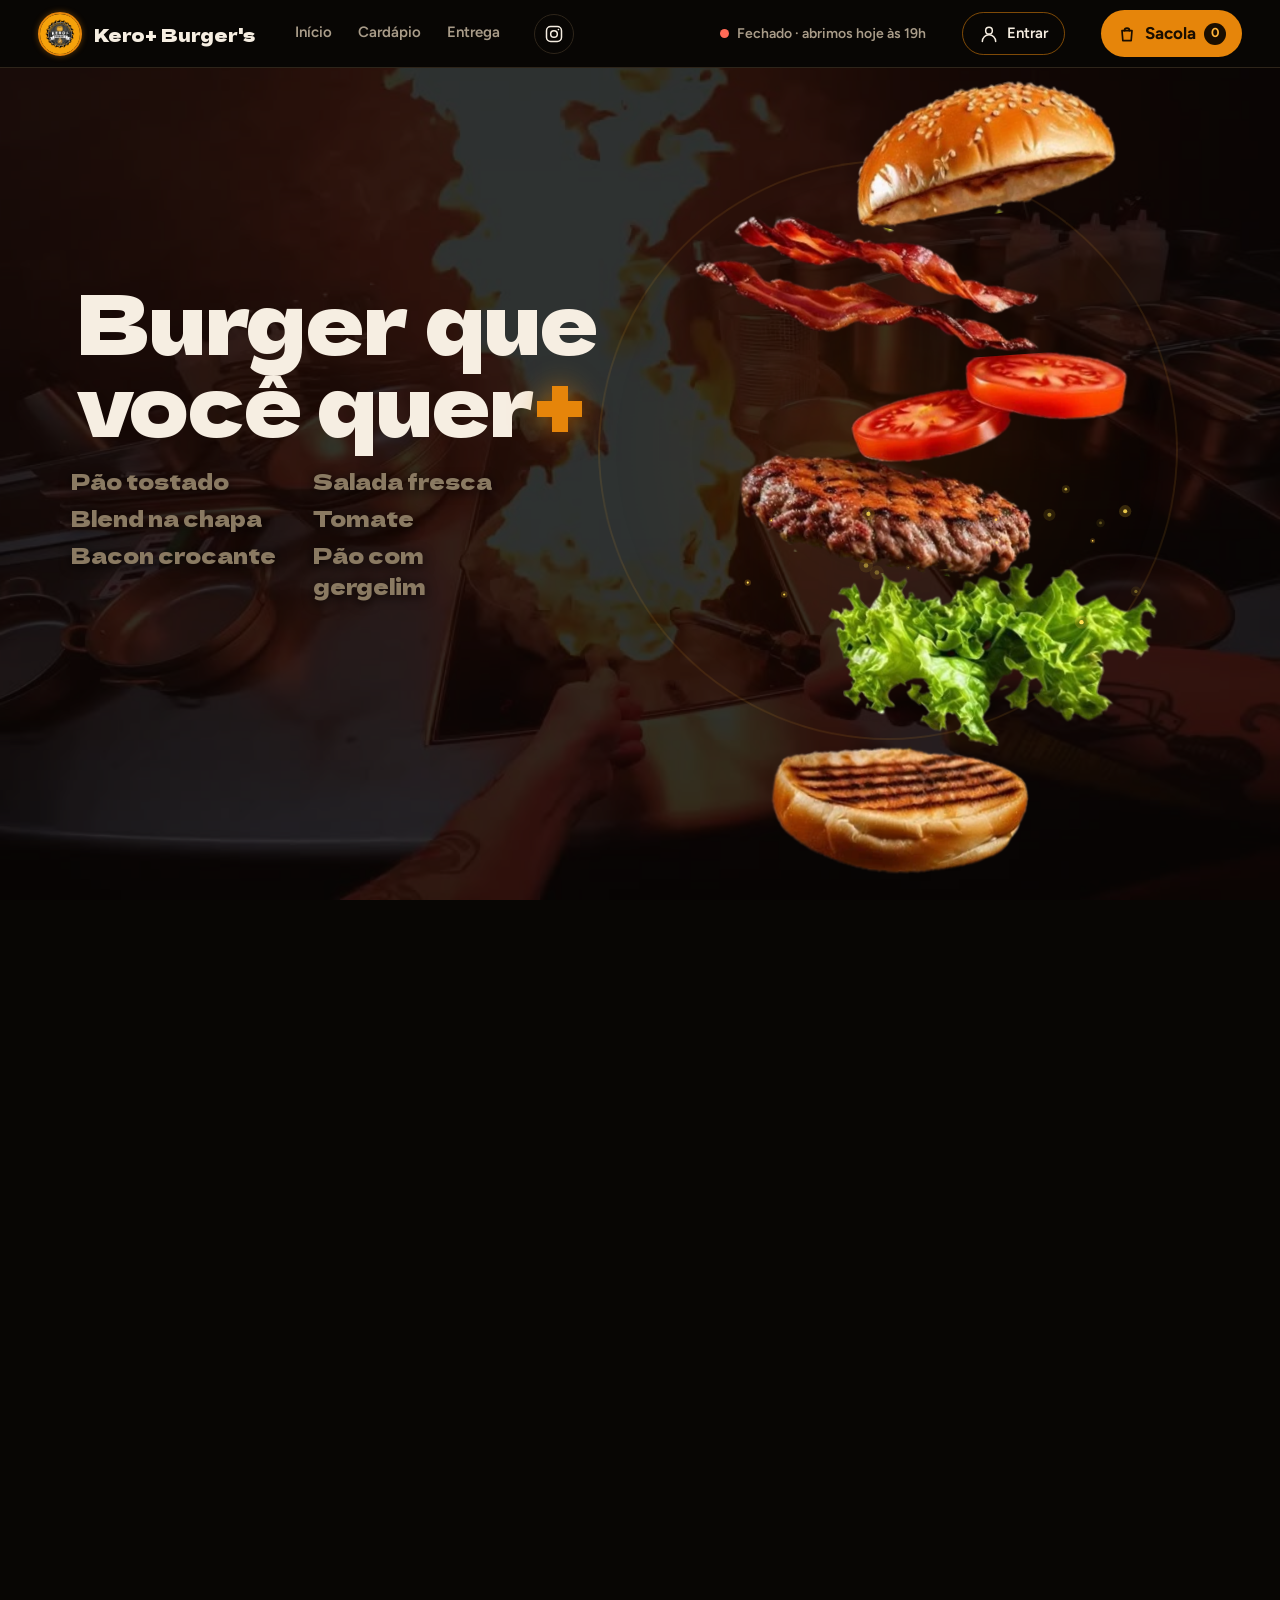
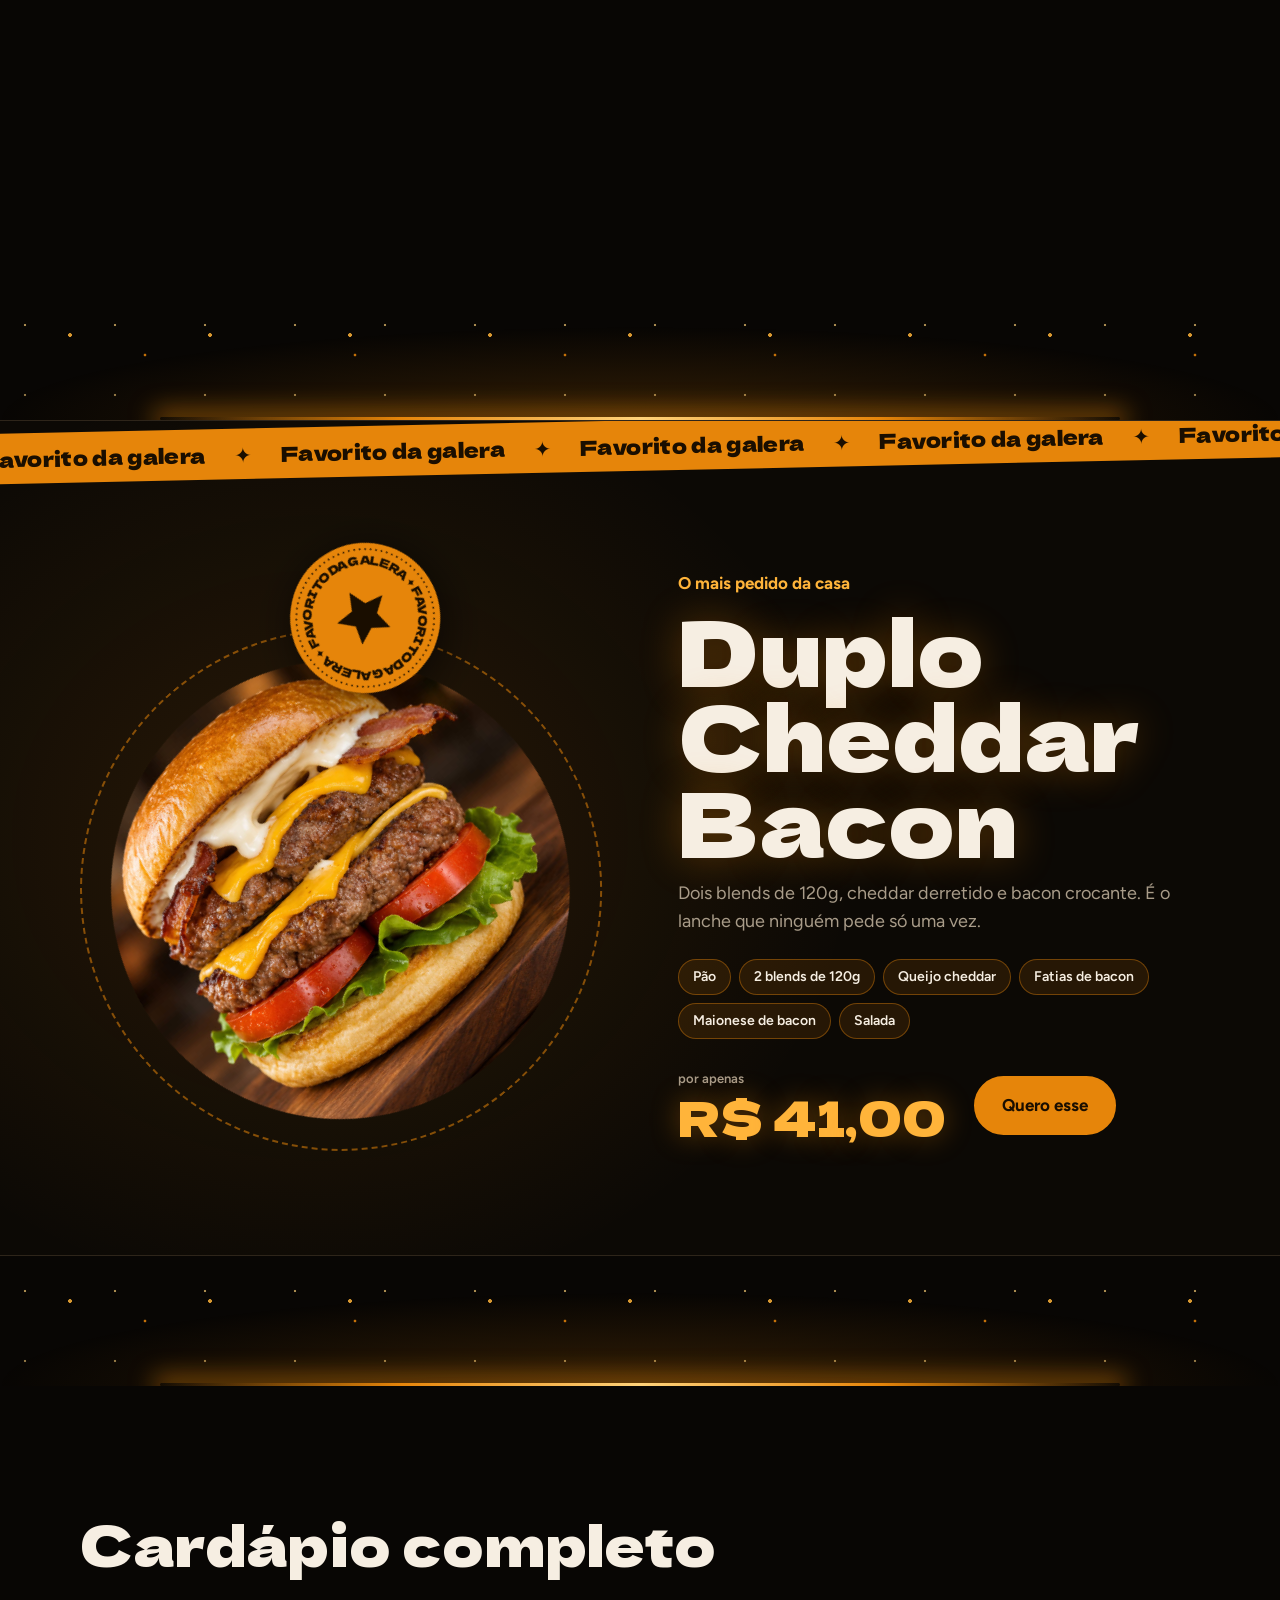
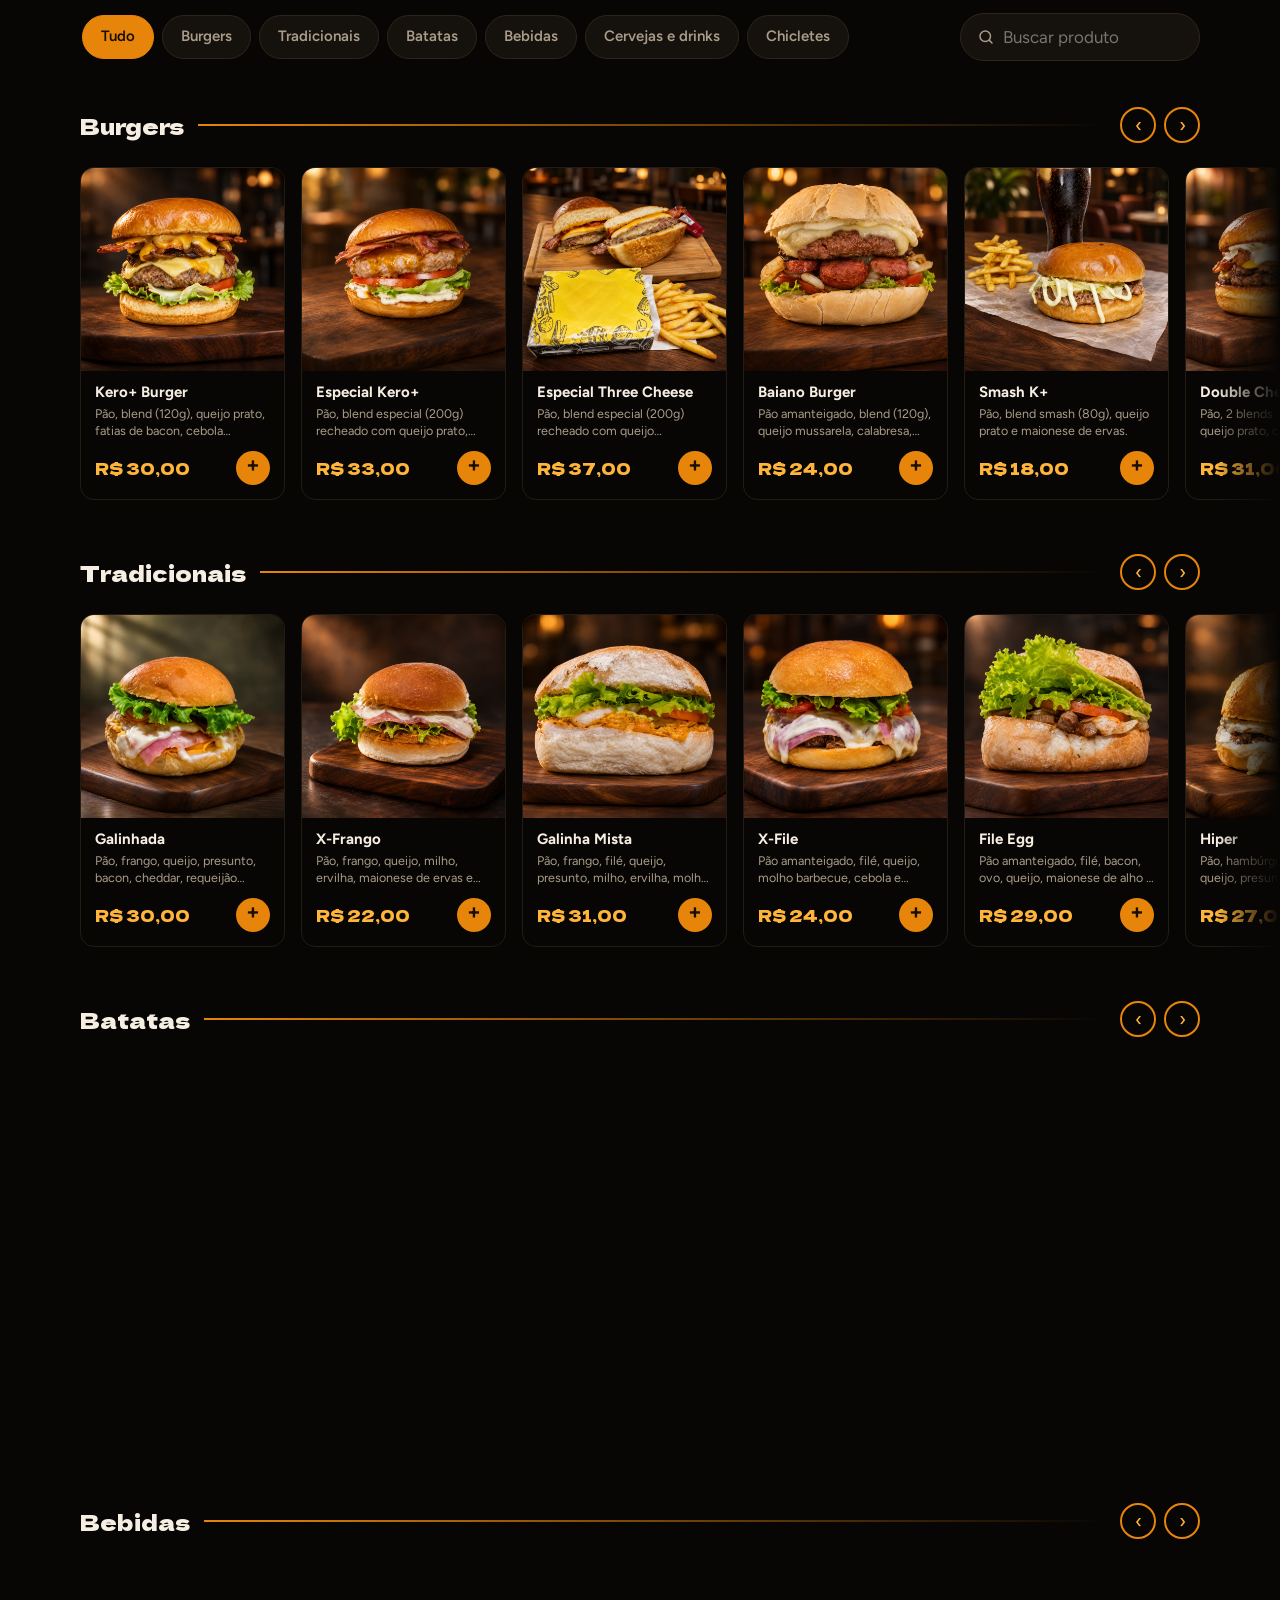
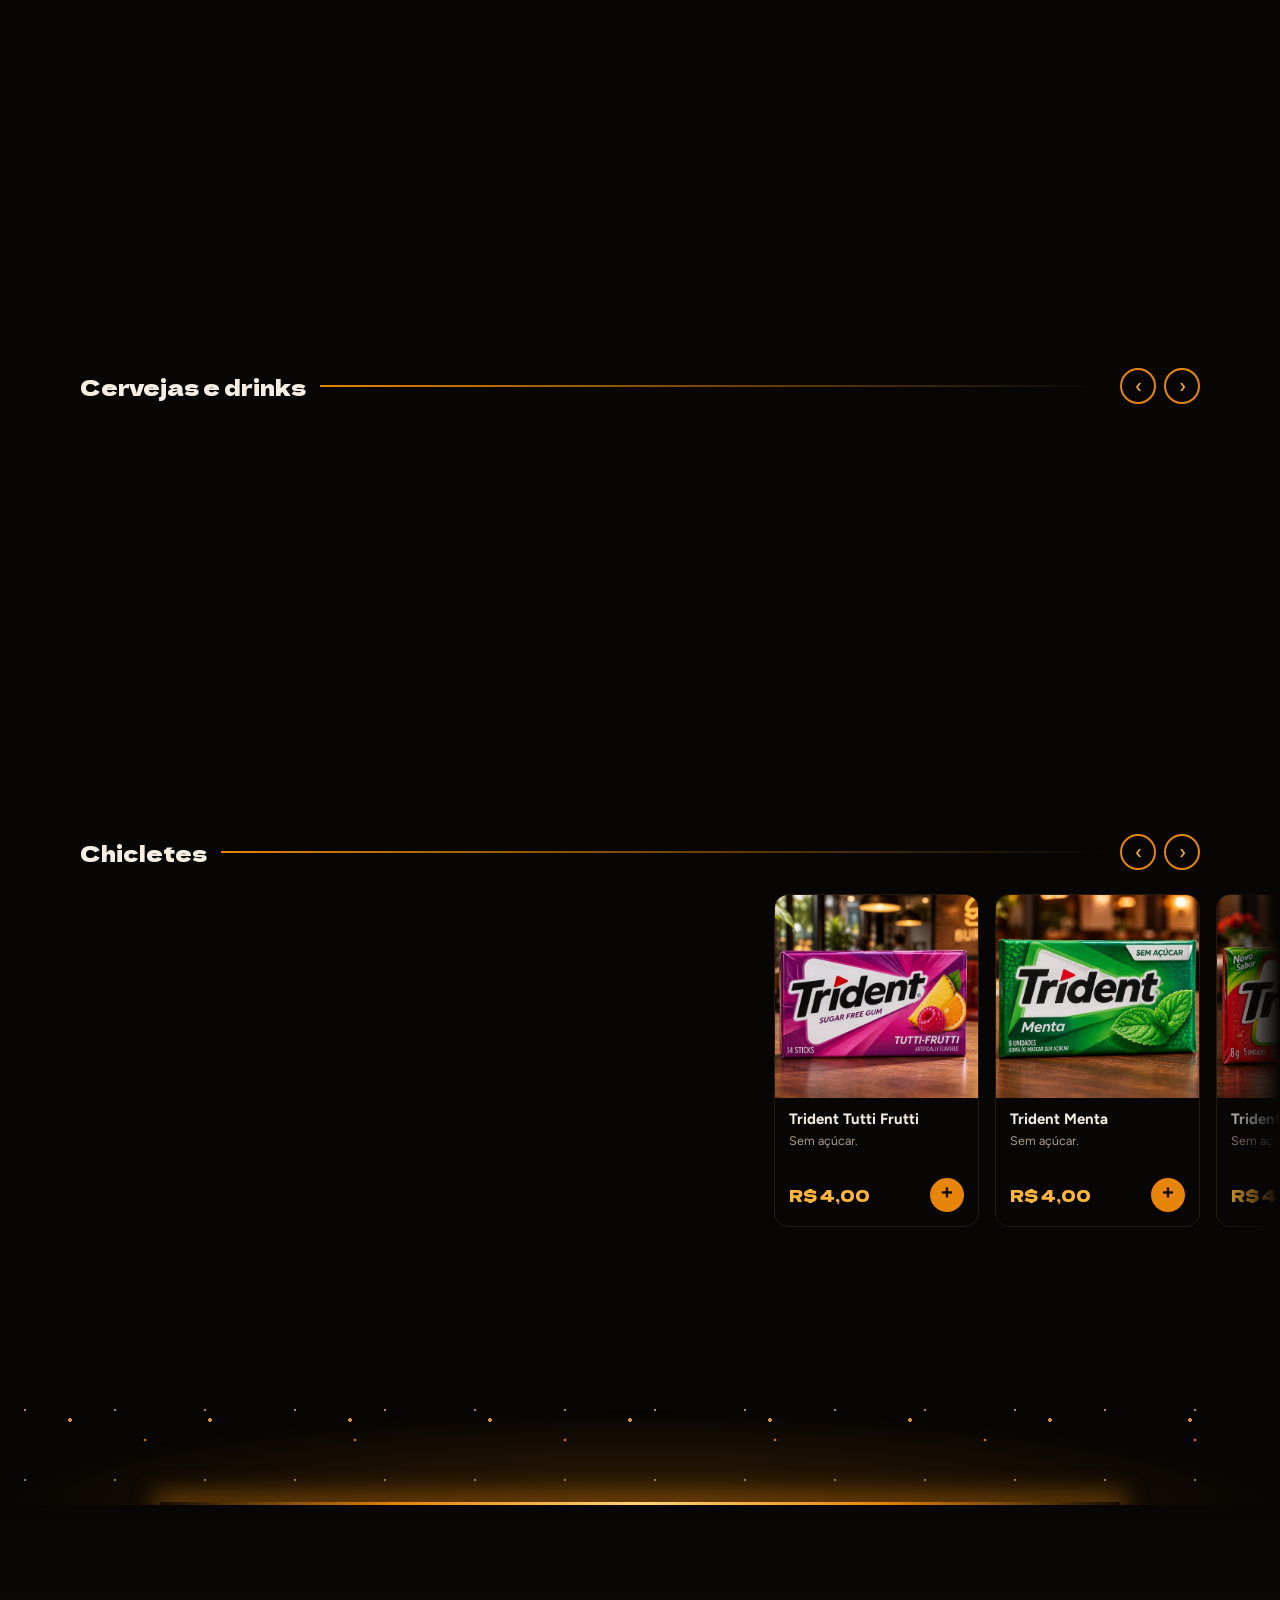
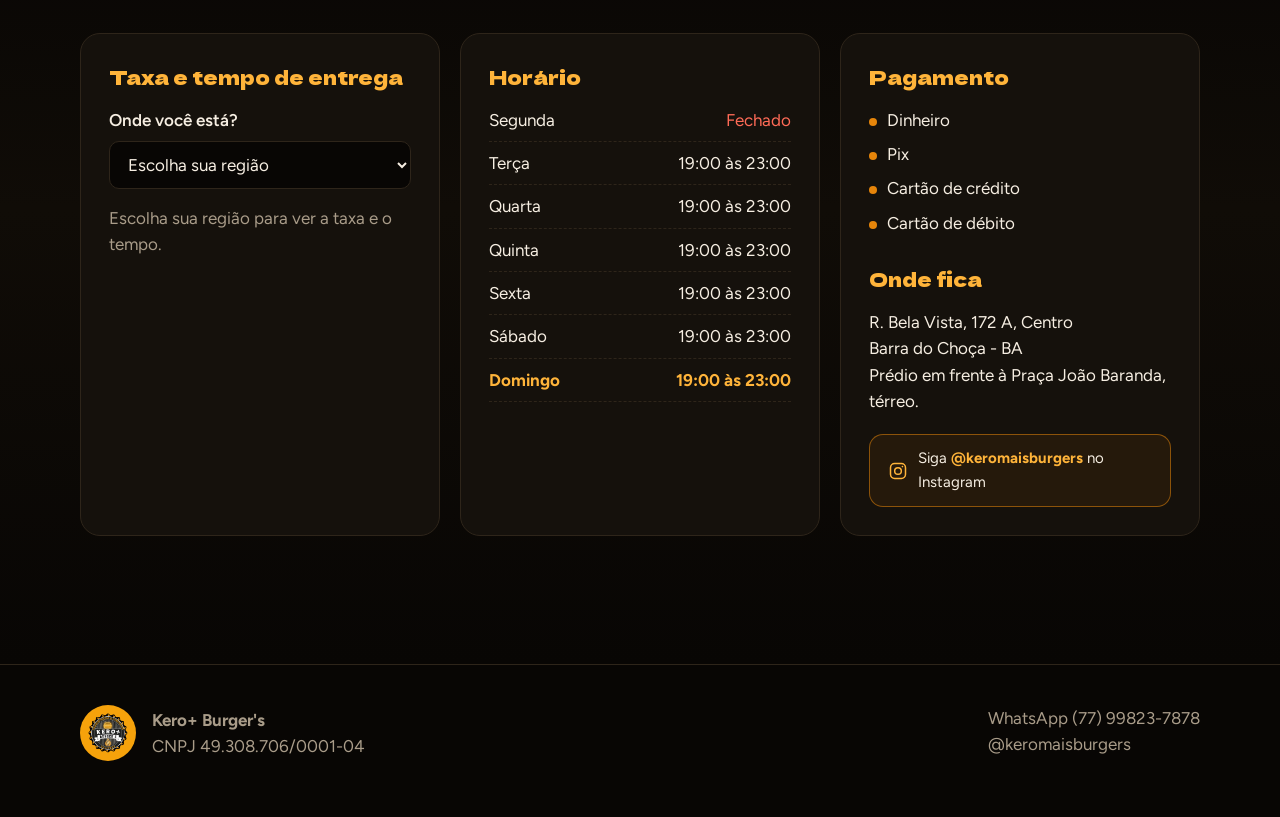
==== commit 10e5d9c4: "Celular: card maior com o proximo aparecendo na lateral Co-Authored-By: Claude Sonnet 5.5 <noreply@a" ====
--- a/index.html
+++ b/index.html
@@ -10,7 +10,7 @@
 <link rel="preconnect" href="https://fonts.googleapis.com">
 <link rel="preconnect" href="https://fonts.gstatic.com" crossorigin>
 <link href="https://fonts.googleapis.com/css2?family=Dela+Gothic+One&family=Figtree:wght@400;500;600;700&display=swap" rel="stylesheet">
-<link rel="stylesheet" href="style.css?v=4">
+<link rel="stylesheet" href="style.css?v=6">
 </head>
 <body>
 
@@ -201,8 +201,8 @@
   </form>
 </aside>
 
-<script src="promo.js?v=4"></script>
-<script src="app.js?v=4"></script>
+<script src="promo.js?v=6"></script>
+<script src="app.js?v=6"></script>
 </body>
 </html>
 
--- a/style.css
+++ b/style.css
@@ -541,3 +541,9 @@
 .rail.native .track{transform:none!important;will-change:auto}
 .rail.native .set{scroll-snap-align:none;padding-right:0}
 .rail.native .item{scroll-snap-align:start}
+
+/* celular: card maior, o próximo aparece cortado na lateral para indicar que há mais */
+.rail.native{scroll-snap-type:x mandatory;scroll-padding-inline:16px;padding-inline:16px}
+.rail.native .set{gap:14px}
+.rail.native .item{flex:0 0 66vw;max-width:300px;scroll-snap-align:start}
+.rail.native .set::after{content:"";flex:0 0 2px}
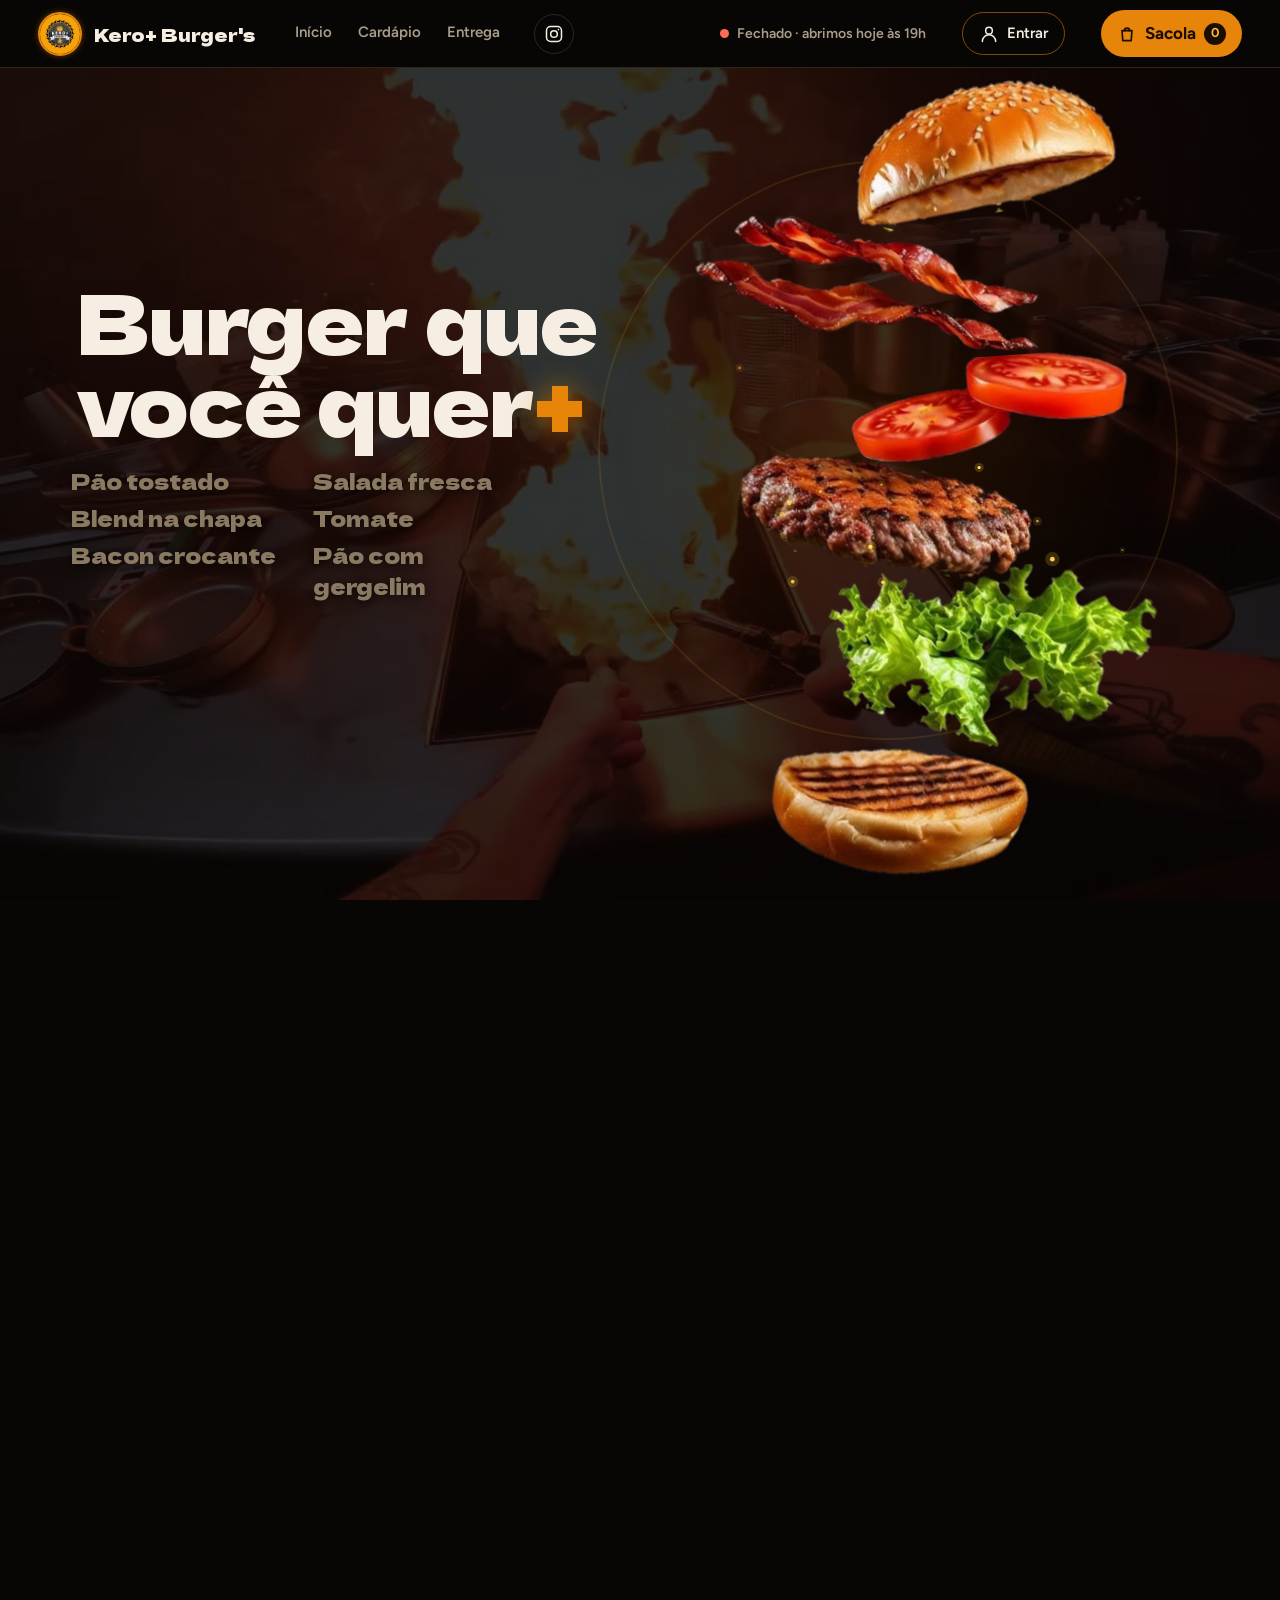
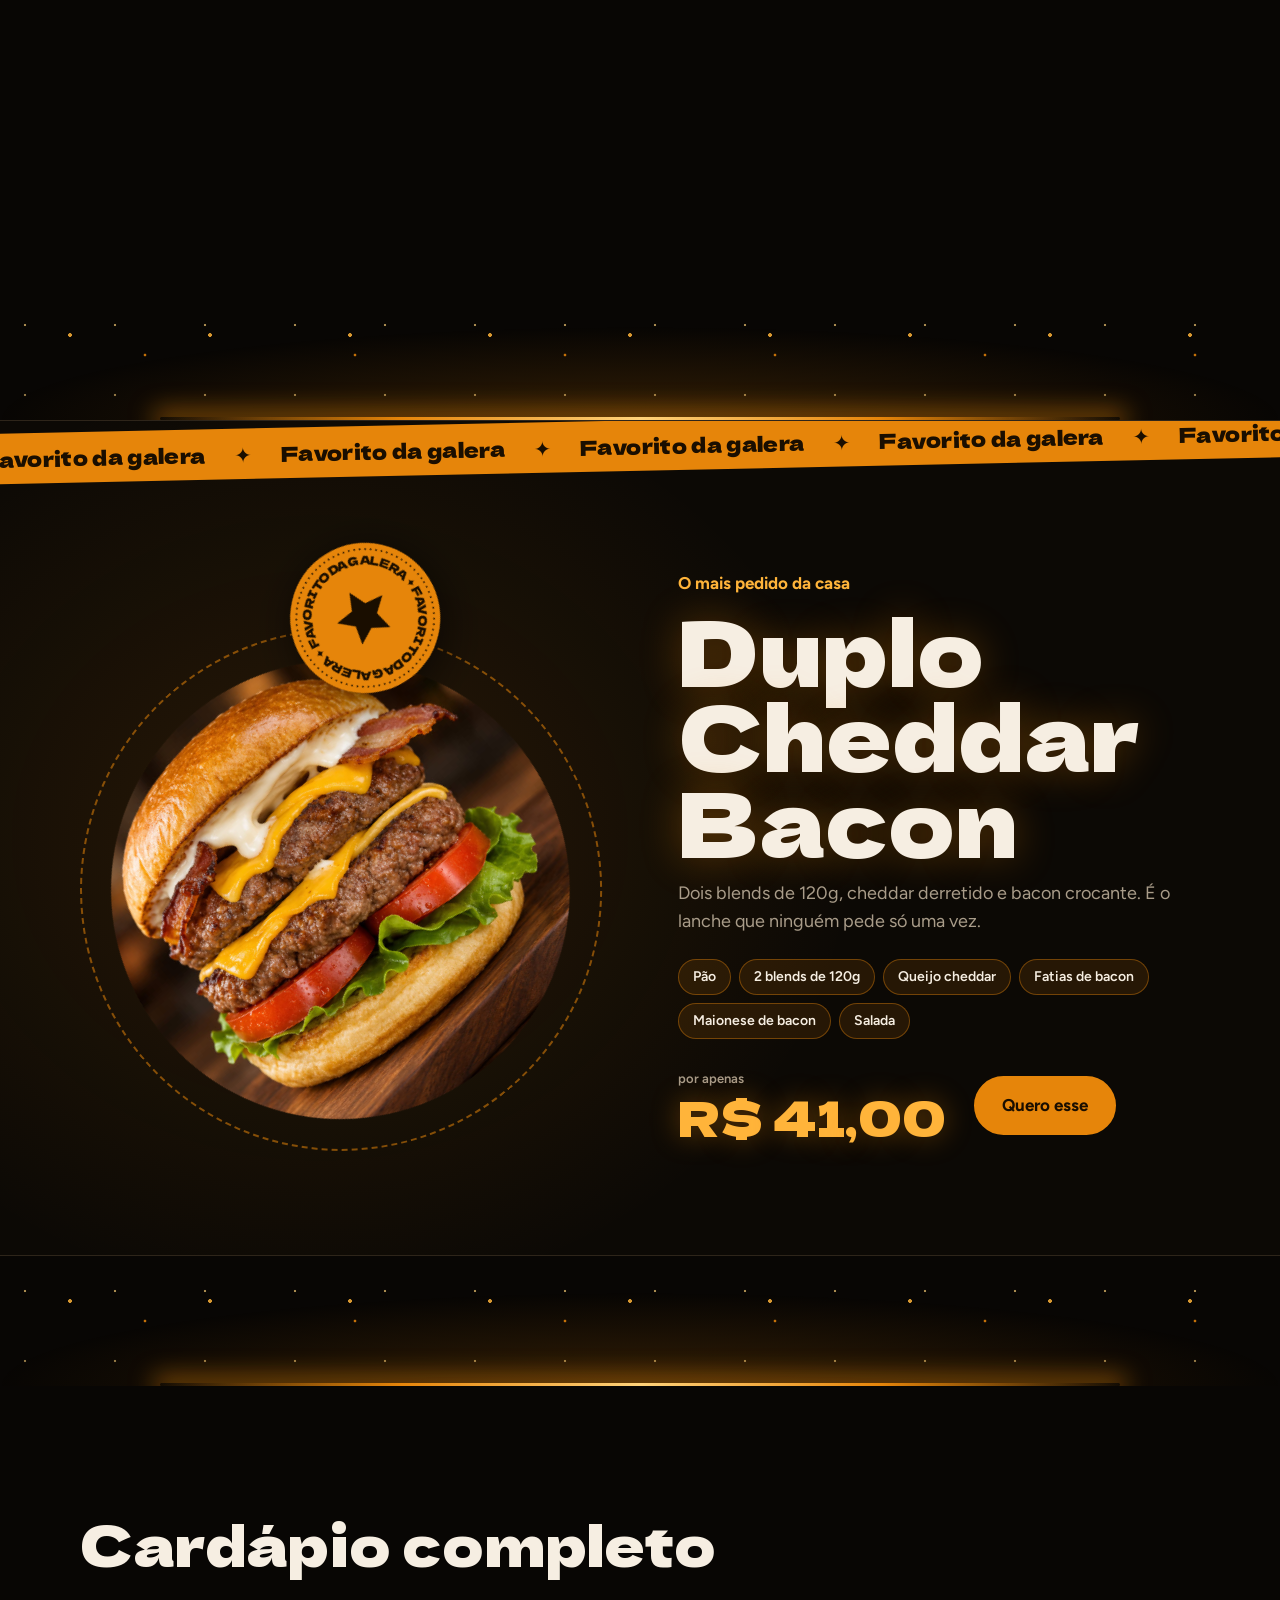
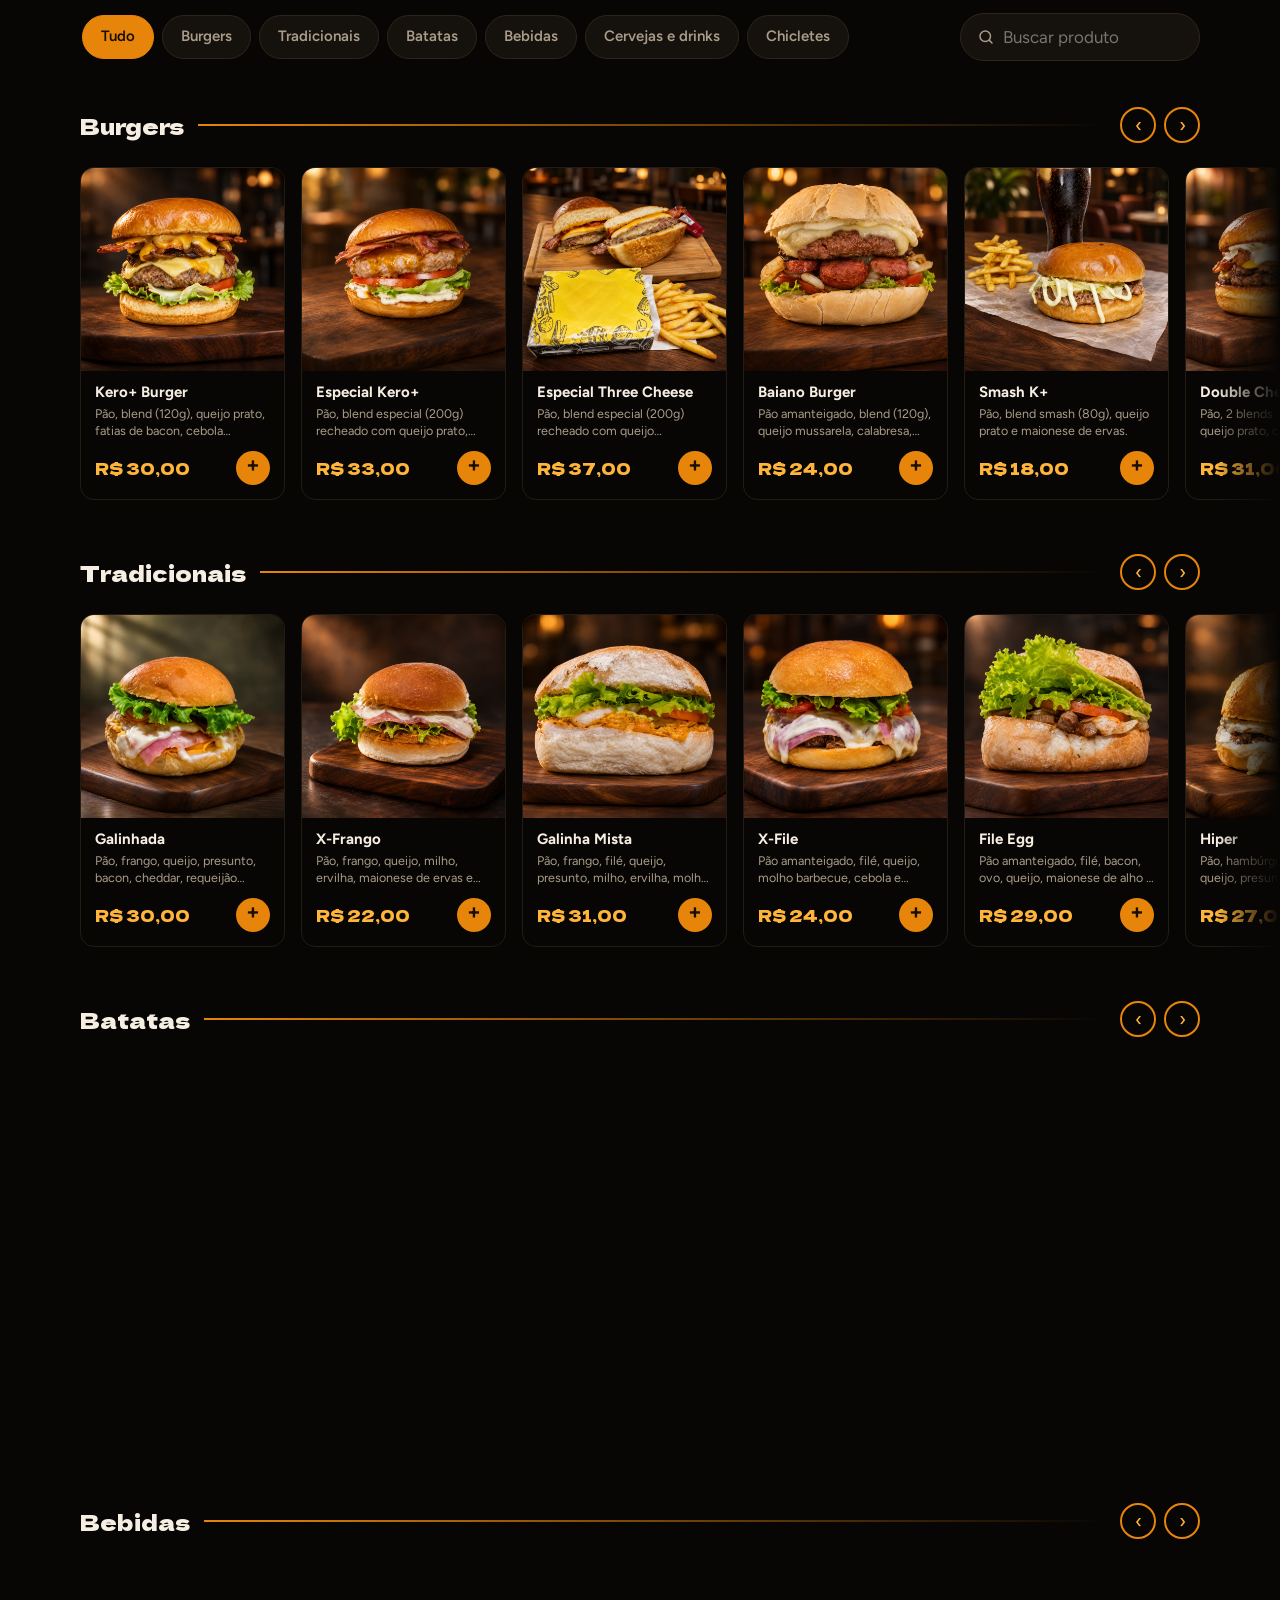
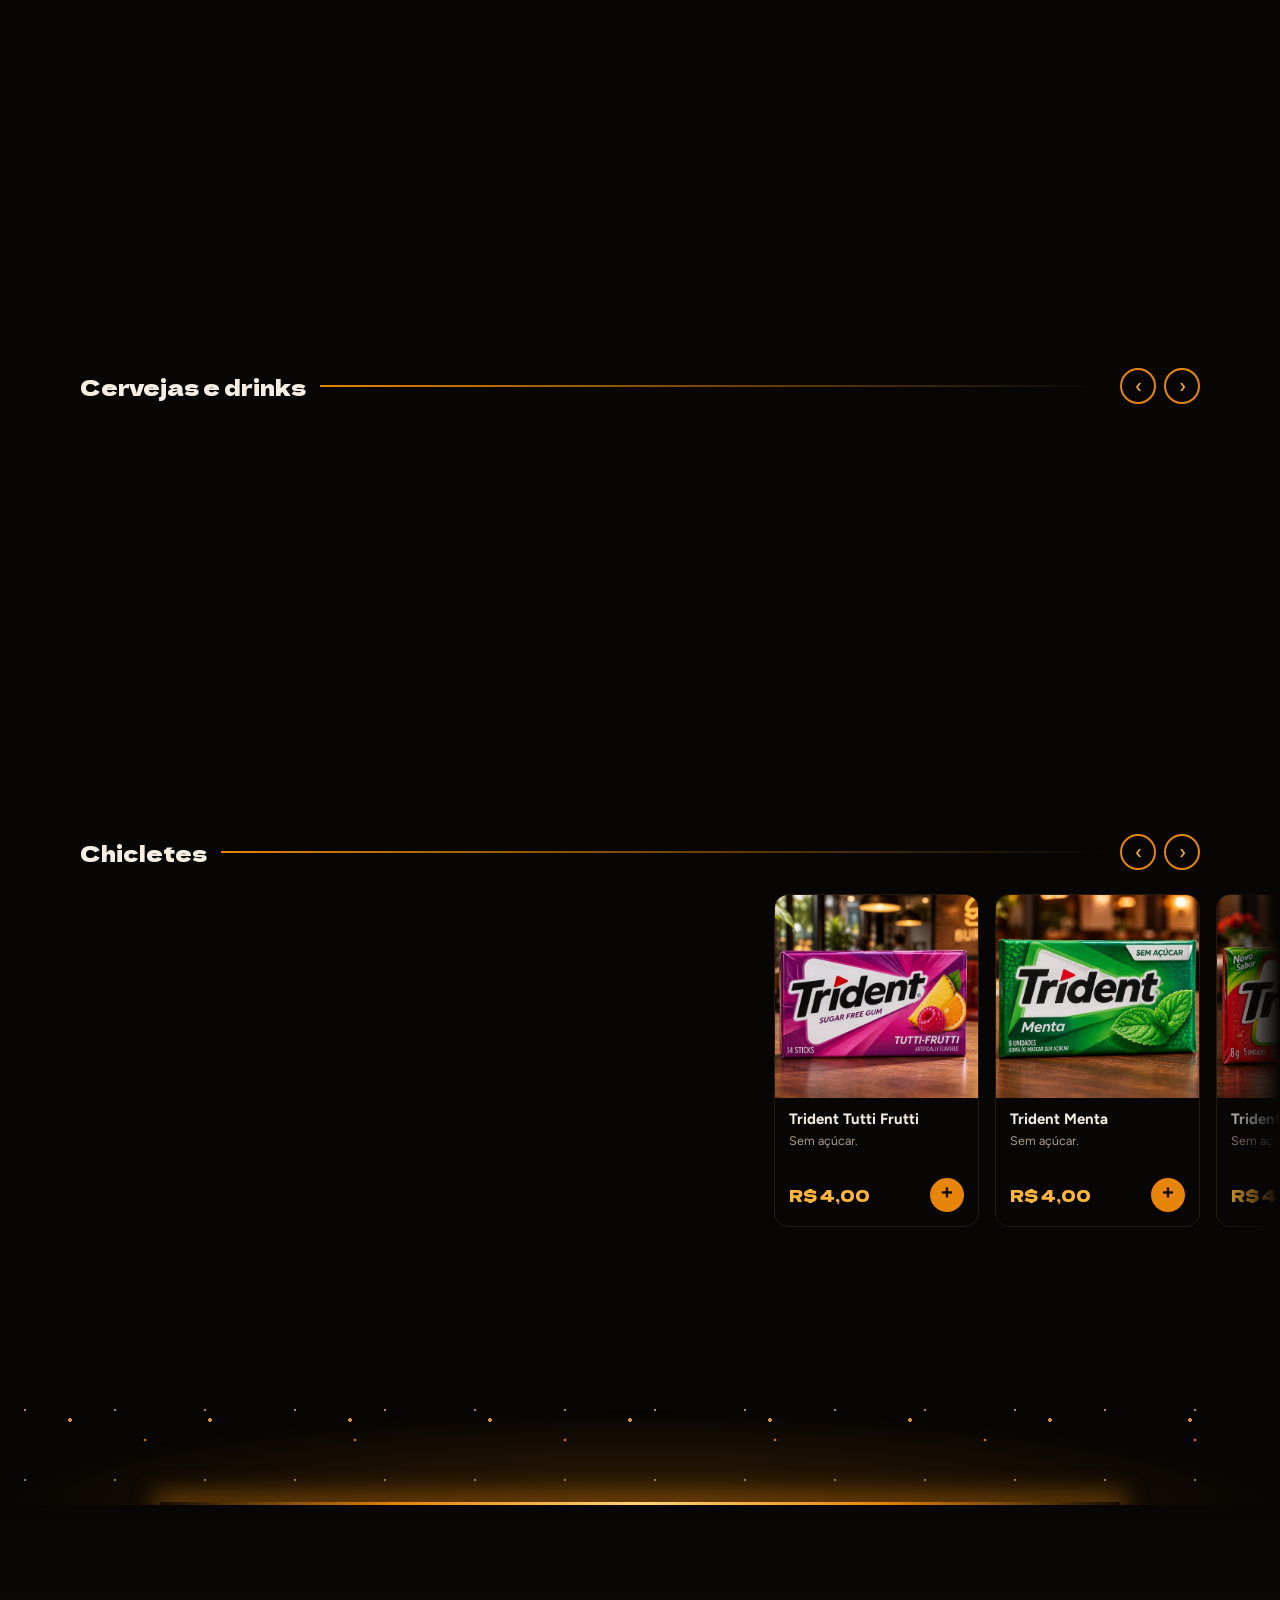
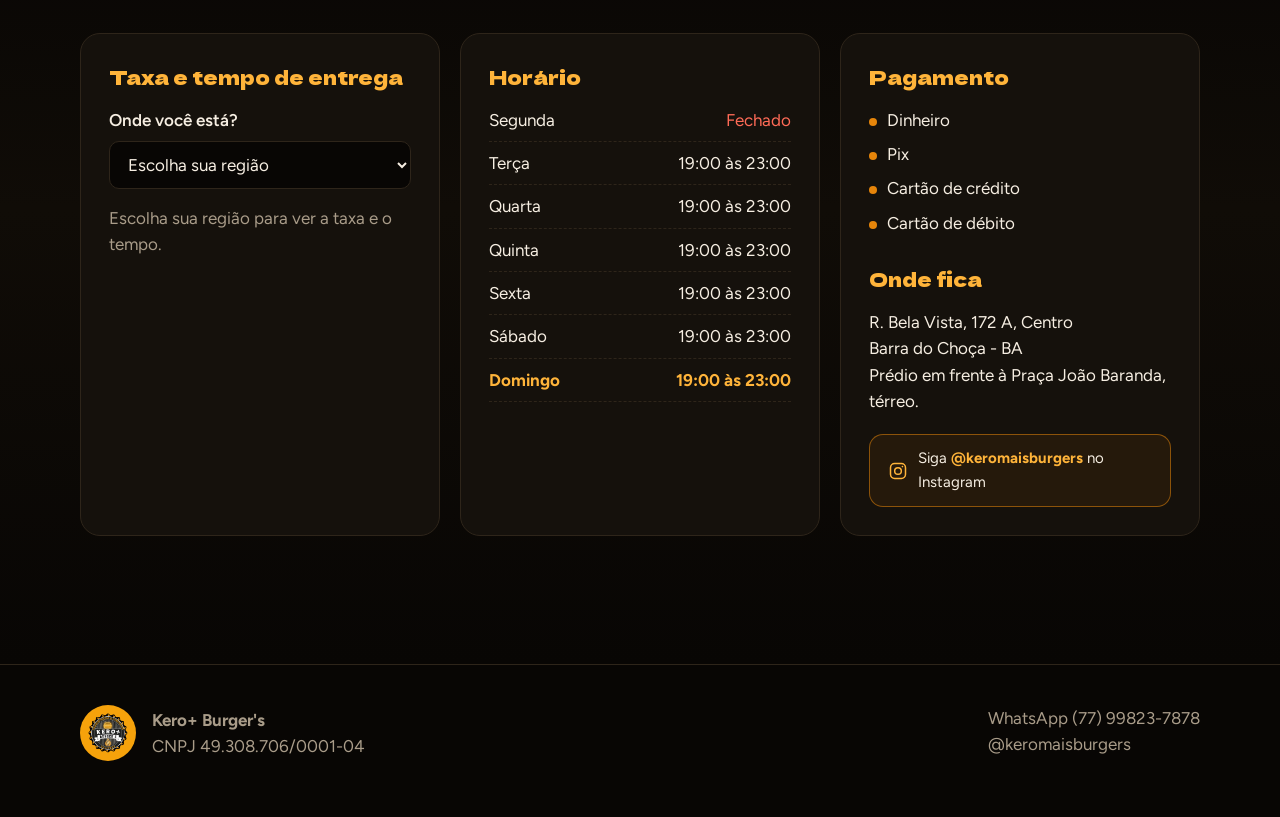
==== commit 184041ff: "Celular: janela do lanche com foto inteira, botao fechar fixo e opcoes abaixo Co-Authored-By: Claude" ====
--- a/index.html
+++ b/index.html
@@ -10,7 +10,7 @@
 <link rel="preconnect" href="https://fonts.googleapis.com">
 <link rel="preconnect" href="https://fonts.gstatic.com" crossorigin>
 <link href="https://fonts.googleapis.com/css2?family=Dela+Gothic+One&family=Figtree:wght@400;500;600;700&display=swap" rel="stylesheet">
-<link rel="stylesheet" href="style.css?v=6">
+<link rel="stylesheet" href="style.css?v=7">
 </head>
 <body>
 
@@ -201,8 +201,8 @@
   </form>
 </aside>
 
-<script src="promo.js?v=6"></script>
-<script src="app.js?v=6"></script>
+<script src="promo.js?v=7"></script>
+<script src="app.js?v=7"></script>
 </body>
 </html>
 
--- a/style.css
+++ b/style.css
@@ -547,3 +547,14 @@
 .rail.native .set{gap:14px}
 .rail.native .item{flex:0 0 66vw;max-width:300px;scroll-snap-align:start}
 .rail.native .set::after{content:"";flex:0 0 2px}
+
+/* celular: foto inteira + descrição no topo, opções logo abaixo (tudo rola junto); fechar sempre visível */
+@media (max-width:760px){
+  .sheet-scrim{height:100vh;height:100dvh}
+  .sheet{display:block;overflow-y:auto;overscroll-behavior:contain;-webkit-overflow-scrolling:touch;max-height:92vh;max-height:calc(100dvh - 24px);grid-template-columns:none;grid-template-rows:none}
+  .sheet-x{position:sticky;top:10px;display:block;margin:10px 12px -48px auto;right:auto;z-index:5;background:#000c;border:1px solid #ffffff33}
+  .sheet-photo{display:block;position:relative;width:100%;aspect-ratio:4/3;margin:0;border-radius:0}
+  .sheet-main{display:block}
+  .sheet-scroll{overflow:visible;padding:18px 18px 6px}
+  .sheet-foot{position:sticky;bottom:0;z-index:4;box-shadow:0 -10px 24px #000a}
+}
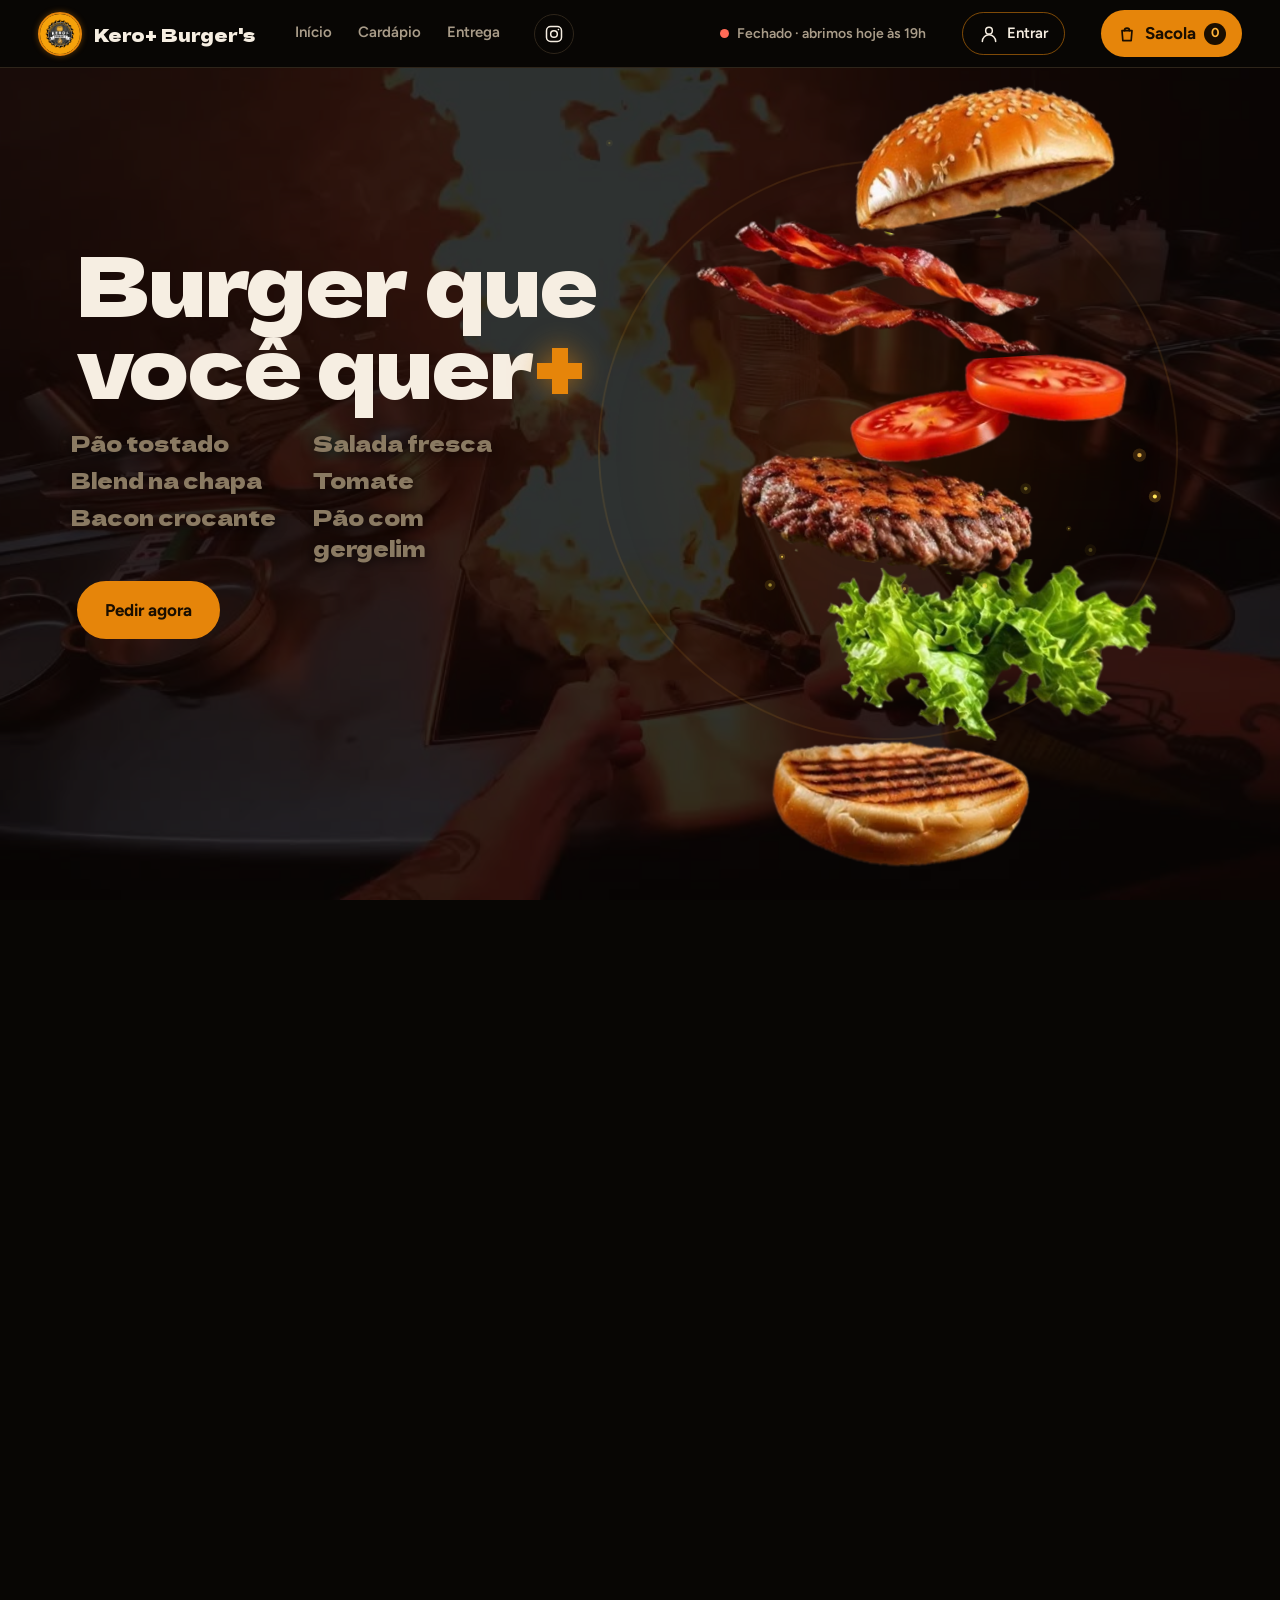
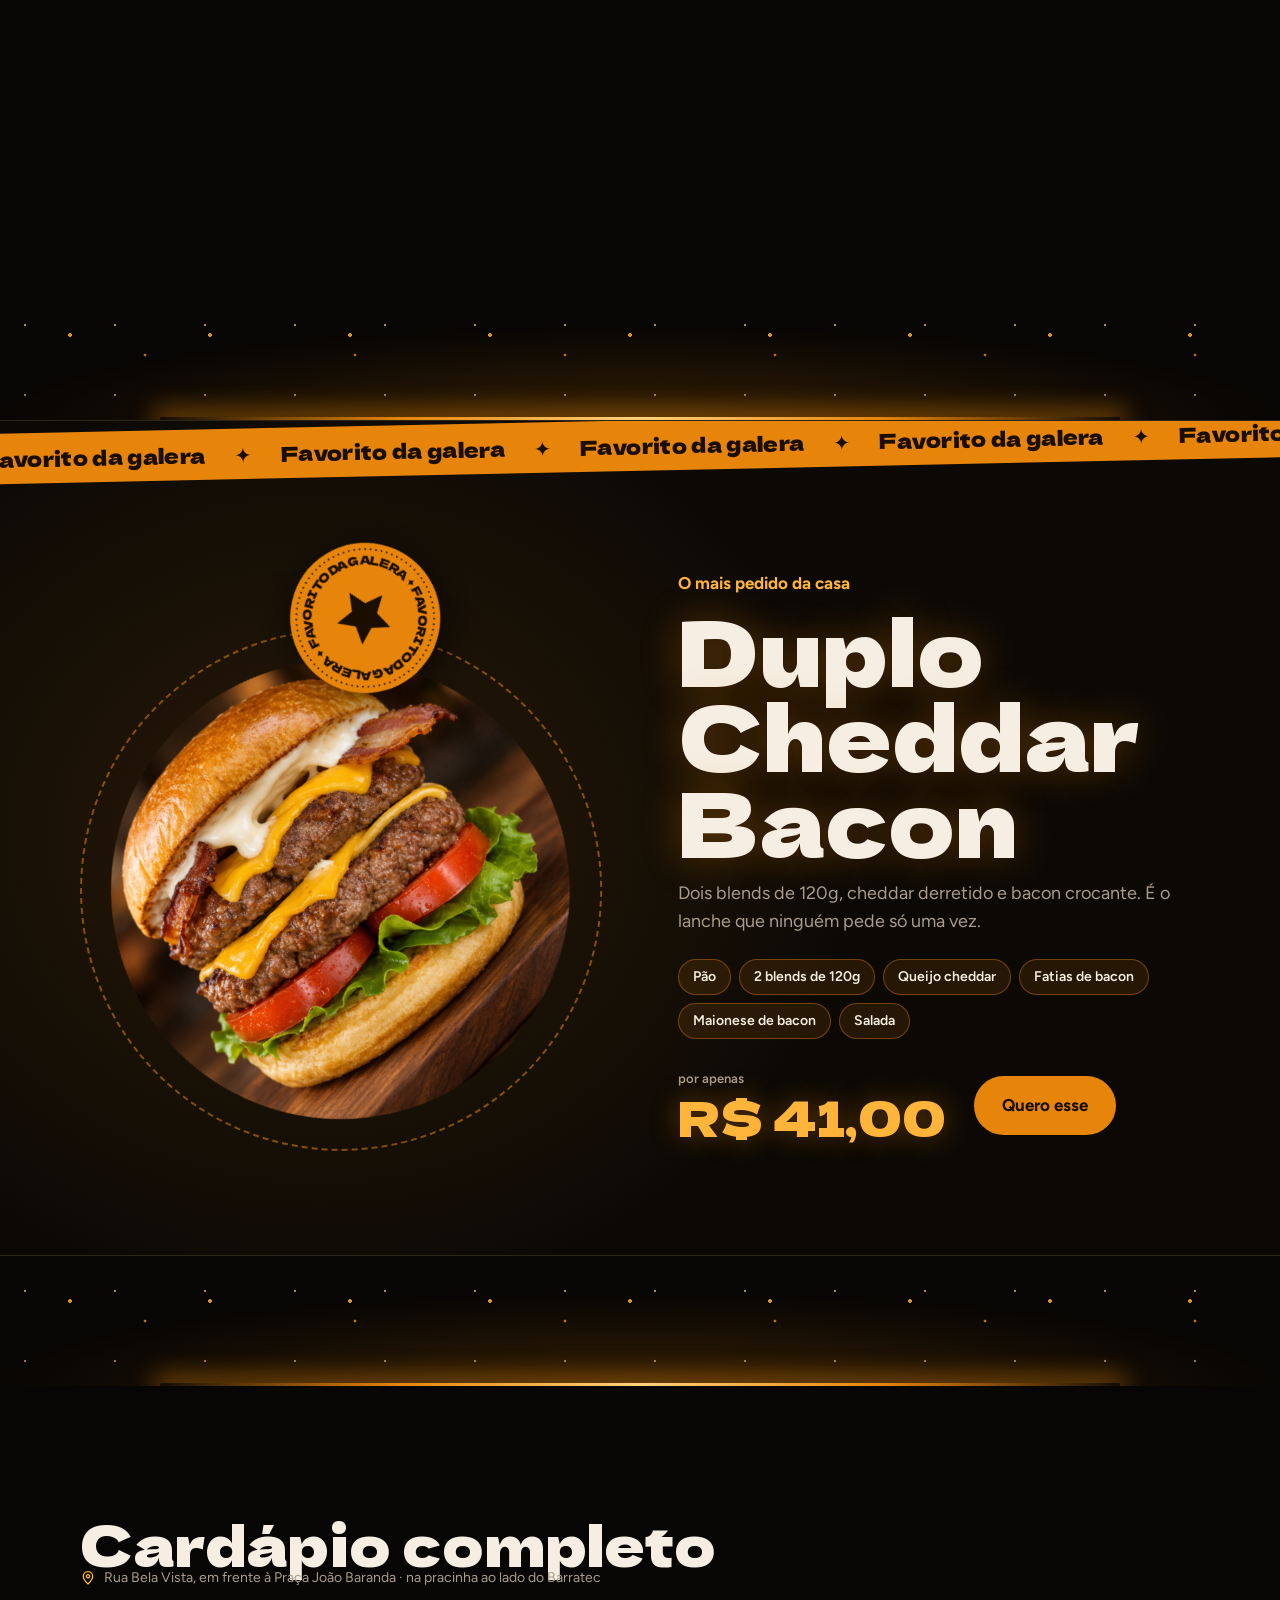
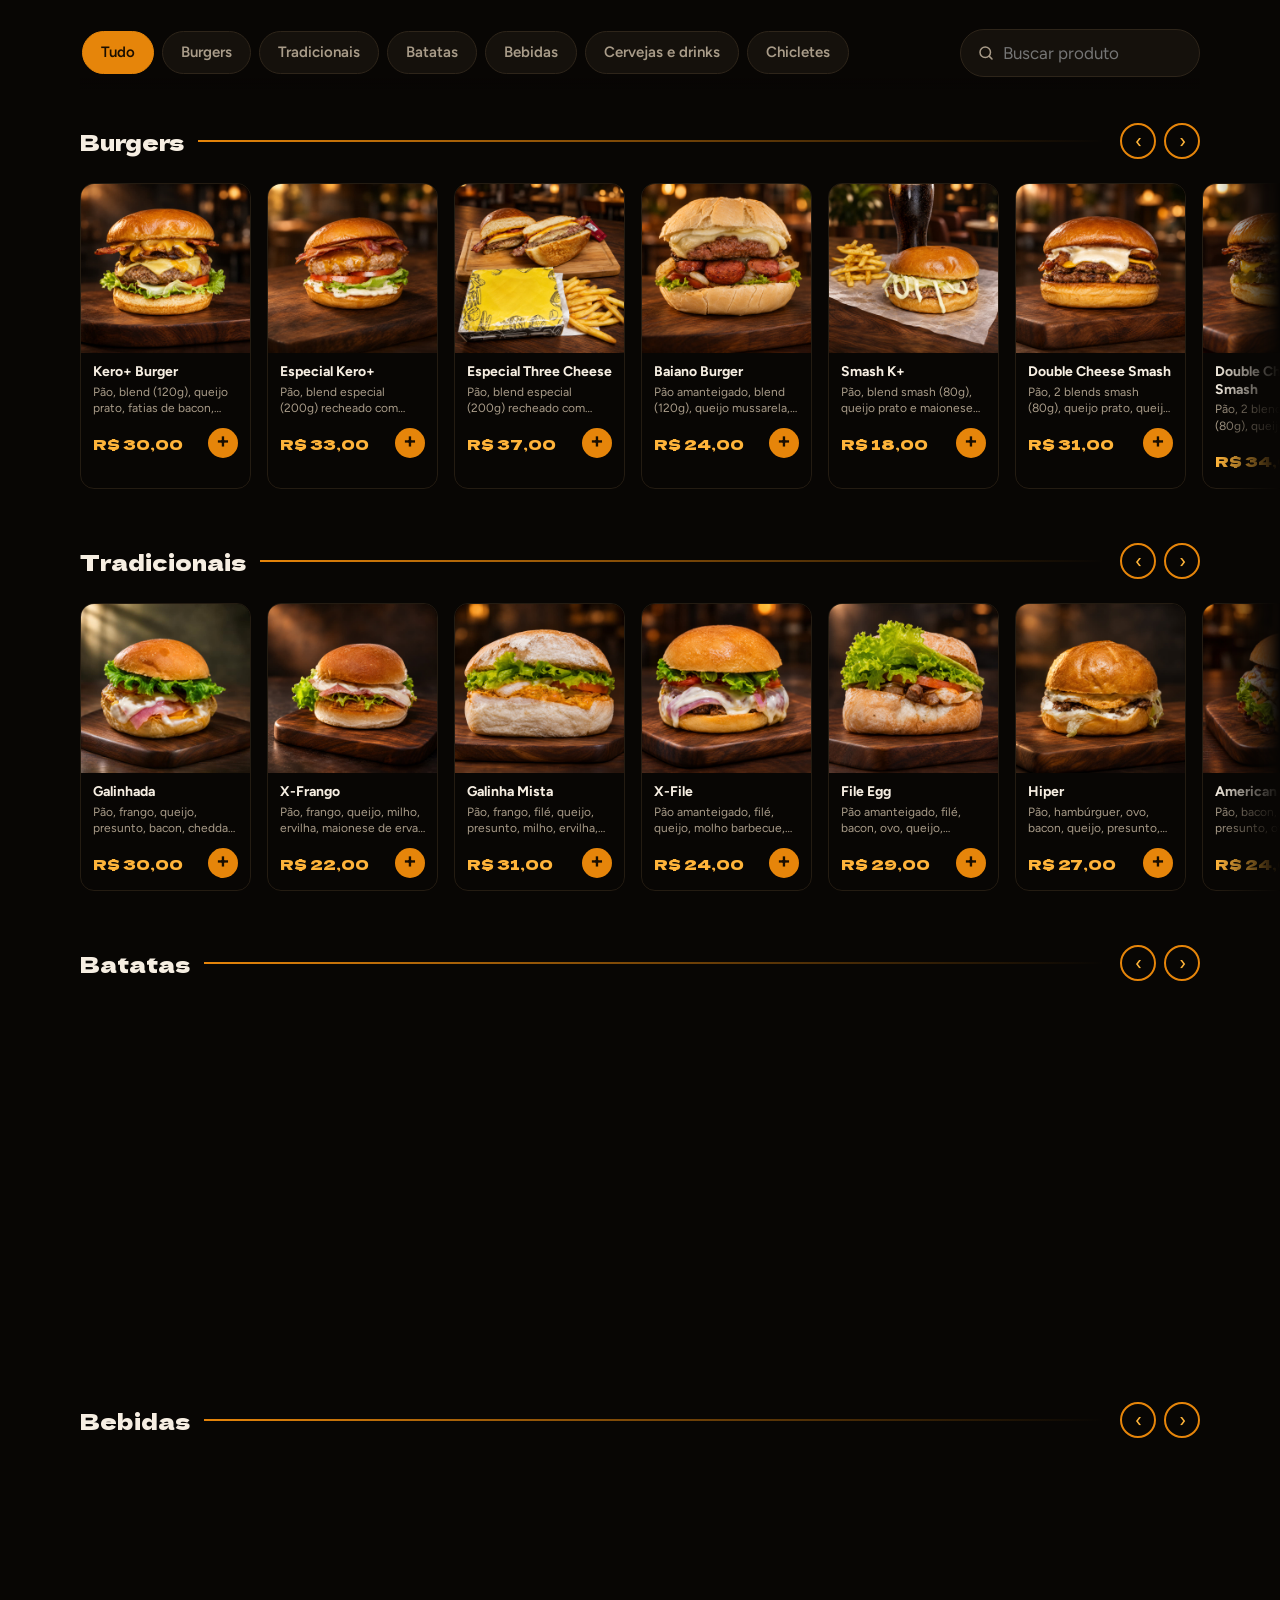
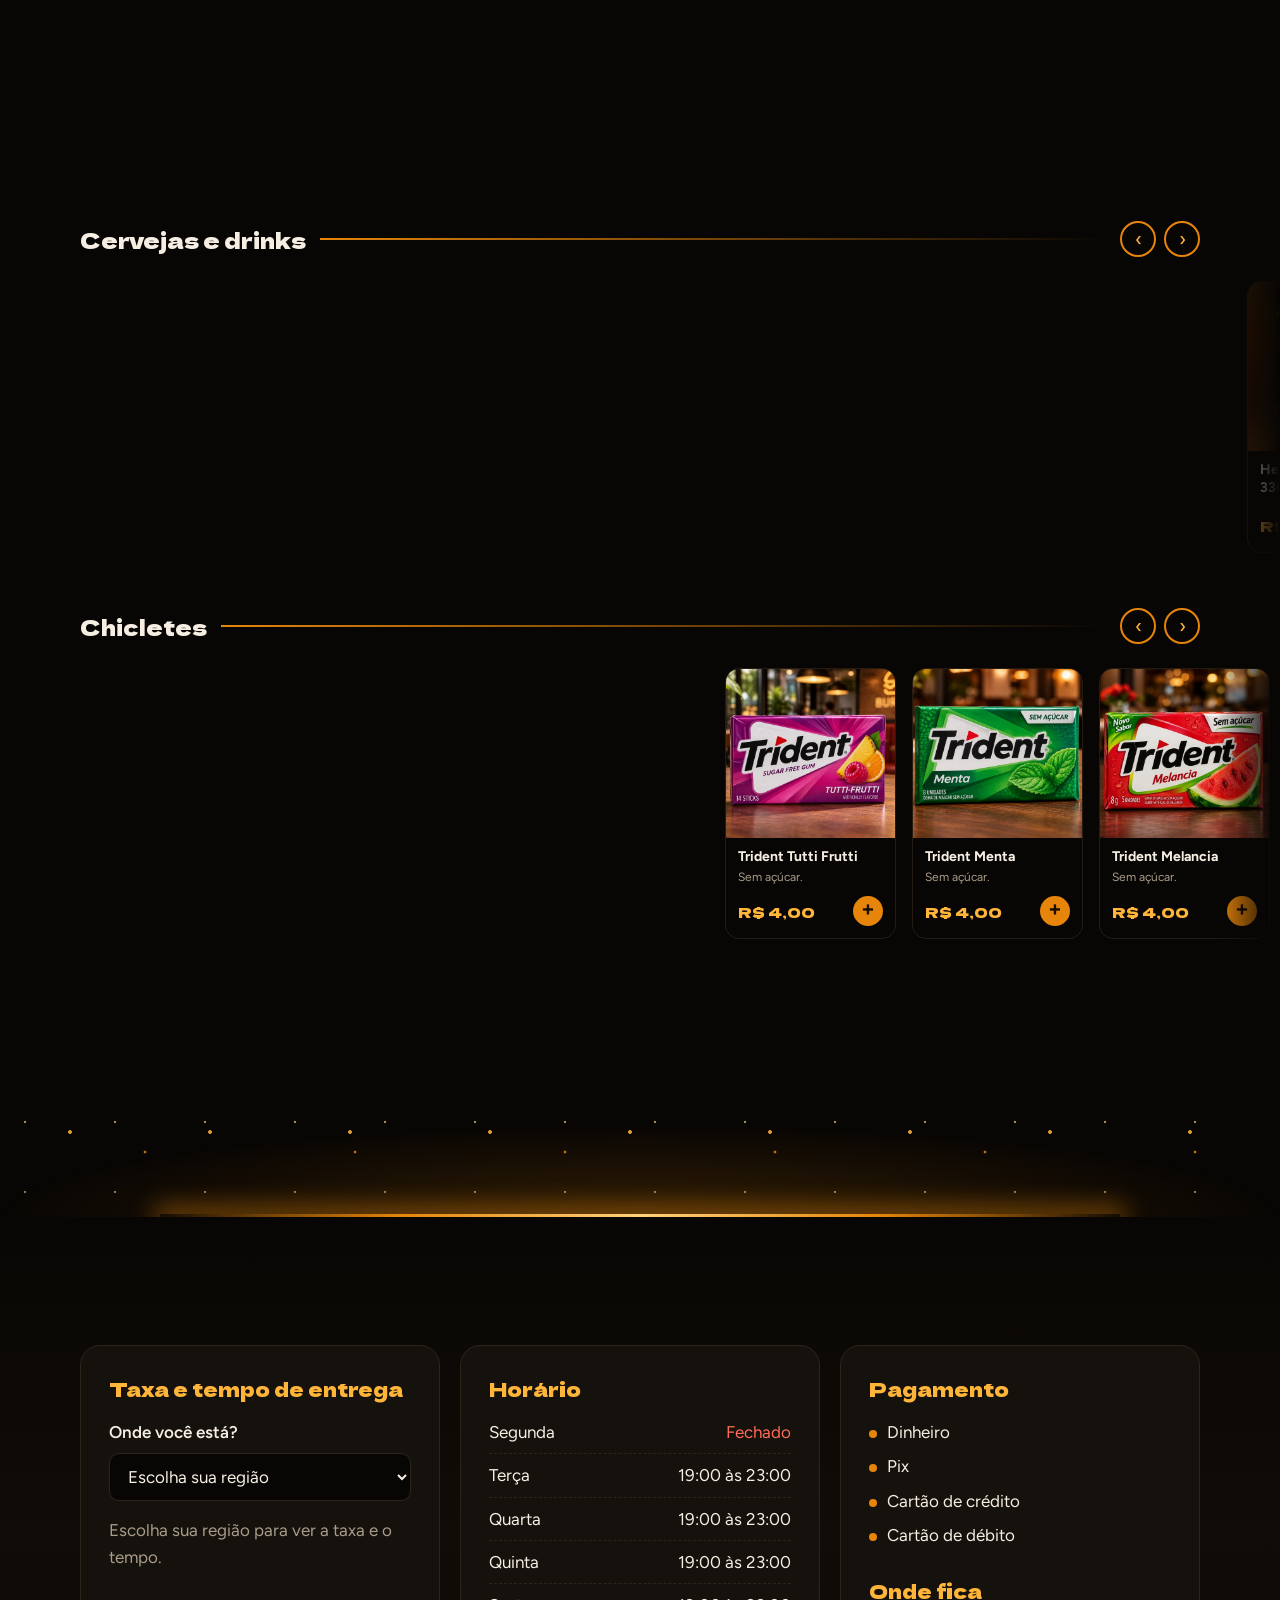
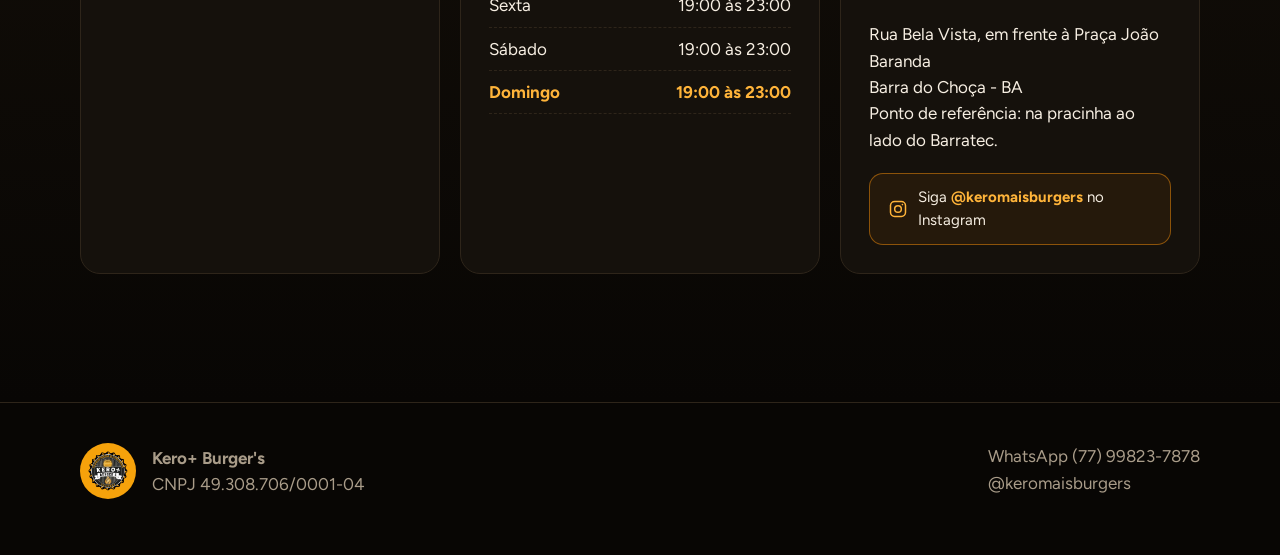
==== commit a96192b3: "Botao Pedir agora, endereco visivel e cards menores Co-Authored-By: Claude Sonnet 5.5 <noreply@anthr" ====
--- a/index.html
+++ b/index.html
@@ -10,7 +10,7 @@
 <link rel="preconnect" href="https://fonts.googleapis.com">
 <link rel="preconnect" href="https://fonts.gstatic.com" crossorigin>
 <link href="https://fonts.googleapis.com/css2?family=Dela+Gothic+One&family=Figtree:wght@400;500;600;700&display=swap" rel="stylesheet">
-<link rel="stylesheet" href="style.css?v=7">
+<link rel="stylesheet" href="style.css?v=8">
 </head>
 <body>
 
@@ -52,6 +52,7 @@
         <li>Bacon crocante</li>
         <li>Pão com gergelim</li>
       </ol>
+      <a class="btn hero-cta" href="#cardapio">Pedir agora</a>
       <div class="final" id="final">
         <a class="btn" href="#cardapio">Ver cardápio</a>
       </div>
@@ -103,6 +104,7 @@
 <section class="sec menu" id="cardapio">
   <div class="wrap">
     <h2>Cardápio completo</h2>
+    <p class="where"><svg viewBox="0 0 24 24" width="16" height="16" fill="none" stroke="currentColor" stroke-width="2" stroke-linecap="round" stroke-linejoin="round" aria-hidden="true"><path d="M12 21s7-6.2 7-11.5A7 7 0 0 0 5 9.5C5 14.800 12 21 12 21z"/><circle cx="12" cy="9.5" r="2.5"/></svg><span>Rua Bela Vista, em frente à Praça João Baranda &middot; na pracinha ao lado do Barratec</span></p>
     <div class="menu-bar">
       <div class="tabs" id="tabs" role="tablist" aria-label="Categorias"></div>
       <label class="search">
@@ -140,7 +142,7 @@
       <h3>Pagamento</h3>
       <ul class="pay"><li>Dinheiro</li><li>Pix</li><li>Cartão de crédito</li><li>Cartão de débito</li></ul>
       <h3 class="mt">Onde fica</h3>
-      <p>R. Bela Vista, 172 A, Centro<br>Barra do Choça - BA<br>Prédio em frente à Praça João Baranda, térreo.</p>
+      <p>Rua Bela Vista, em frente à Praça João Baranda<br>Barra do Choça - BA<br>Ponto de referência: na pracinha ao lado do Barratec.</p>
       <a class="ig-btn" href="https://www.instagram.com/keromaisburgers/" target="_blank" rel="noopener"><svg viewBox="0 0 24 24" width="20" height="20" fill="none" stroke="currentColor" stroke-width="1.8" stroke-linecap="round" stroke-linejoin="round" aria-hidden="true"><rect x="3" y="3" width="18" height="18" rx="5"/><circle cx="12" cy="12" r="4"/><circle cx="17.3" cy="6.7" r="1" fill="currentColor" stroke="none"/></svg><span>Siga <b>@keromaisburgers</b> no Instagram</span></a>
     </div>
   </div>
@@ -201,8 +203,8 @@
   </form>
 </aside>
 
-<script src="promo.js?v=7"></script>
-<script src="app.js?v=7"></script>
+<script src="promo.js?v=8"></script>
+<script src="app.js?v=8"></script>
 </body>
 </html>
 
--- a/style.css
+++ b/style.css
@@ -558,3 +558,23 @@
   .sheet-scroll{overflow:visible;padding:18px 18px 6px}
   .sheet-foot{position:sticky;bottom:0;z-index:4;box-shadow:0 -10px 24px #000a}
 }
+
+/* pedir mais cedo + endereço visível */
+.hero-cta{margin-top:18px;display:inline-block}
+.hero-copy.done .hero-cta{display:none}
+.where{display:flex;align-items:center;gap:8px;color:var(--muted);font-size:14px;margin:-6px 0 18px}
+.where svg{color:var(--flame);flex:none}
+
+/* cards menores e mais limpos */
+.rail .item{border-radius:14px}
+.rail .item .body{padding:10px 12px 12px}
+.rail .item h4{font-size:14px}
+.rail .item .body p{font-size:12px;min-height:0;-webkit-line-clamp:2}
+.rail .item .price{font-size:15px}
+.rail .add{width:30px;height:30px}
+@media (min-width:901px){.rail .item{flex-basis:clamp(150px,calc((100vw - var(--pad) + 16px)/6.5 - 16px),200px)}}
+@media (max-width:900px){
+  .rail.native .item{flex:0 0 40vw;max-width:190px}
+  .rail.native .set{gap:12px}
+  .rail.native .photo{aspect-ratio:1/1}
+}
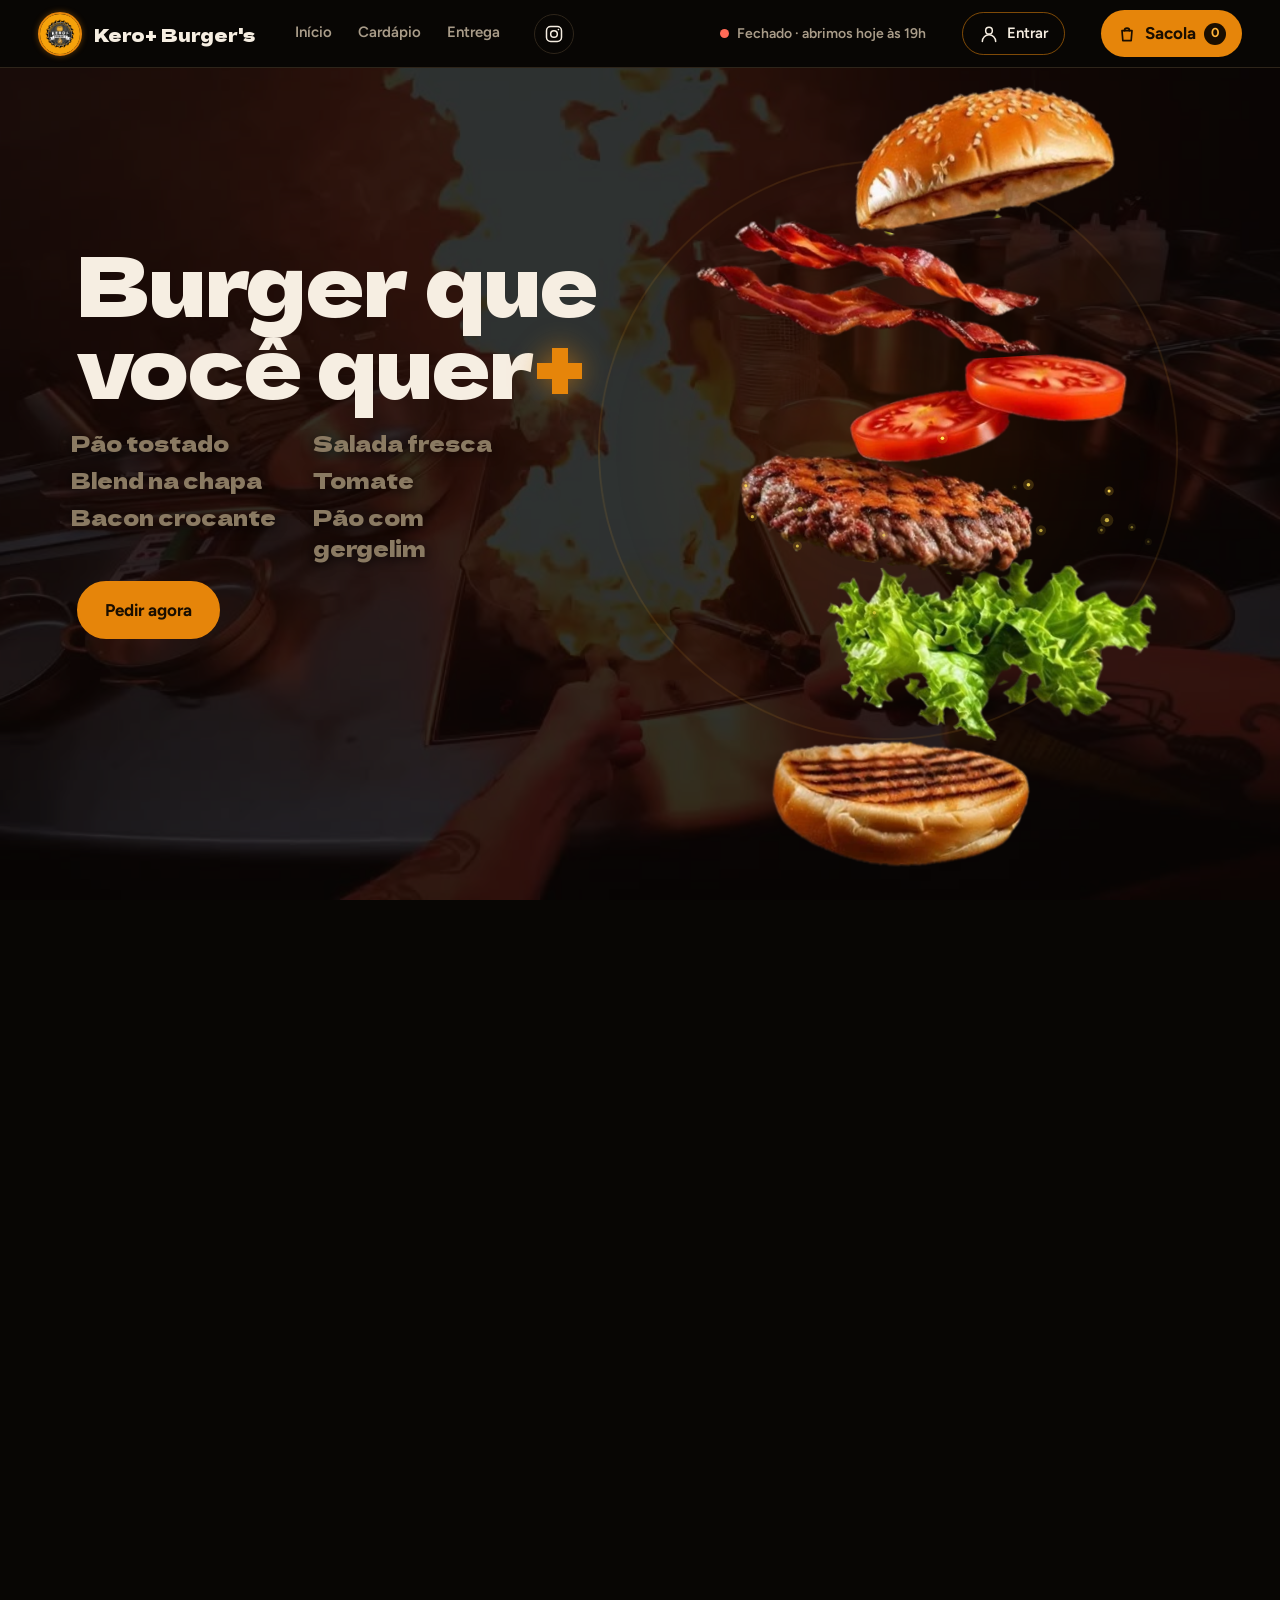
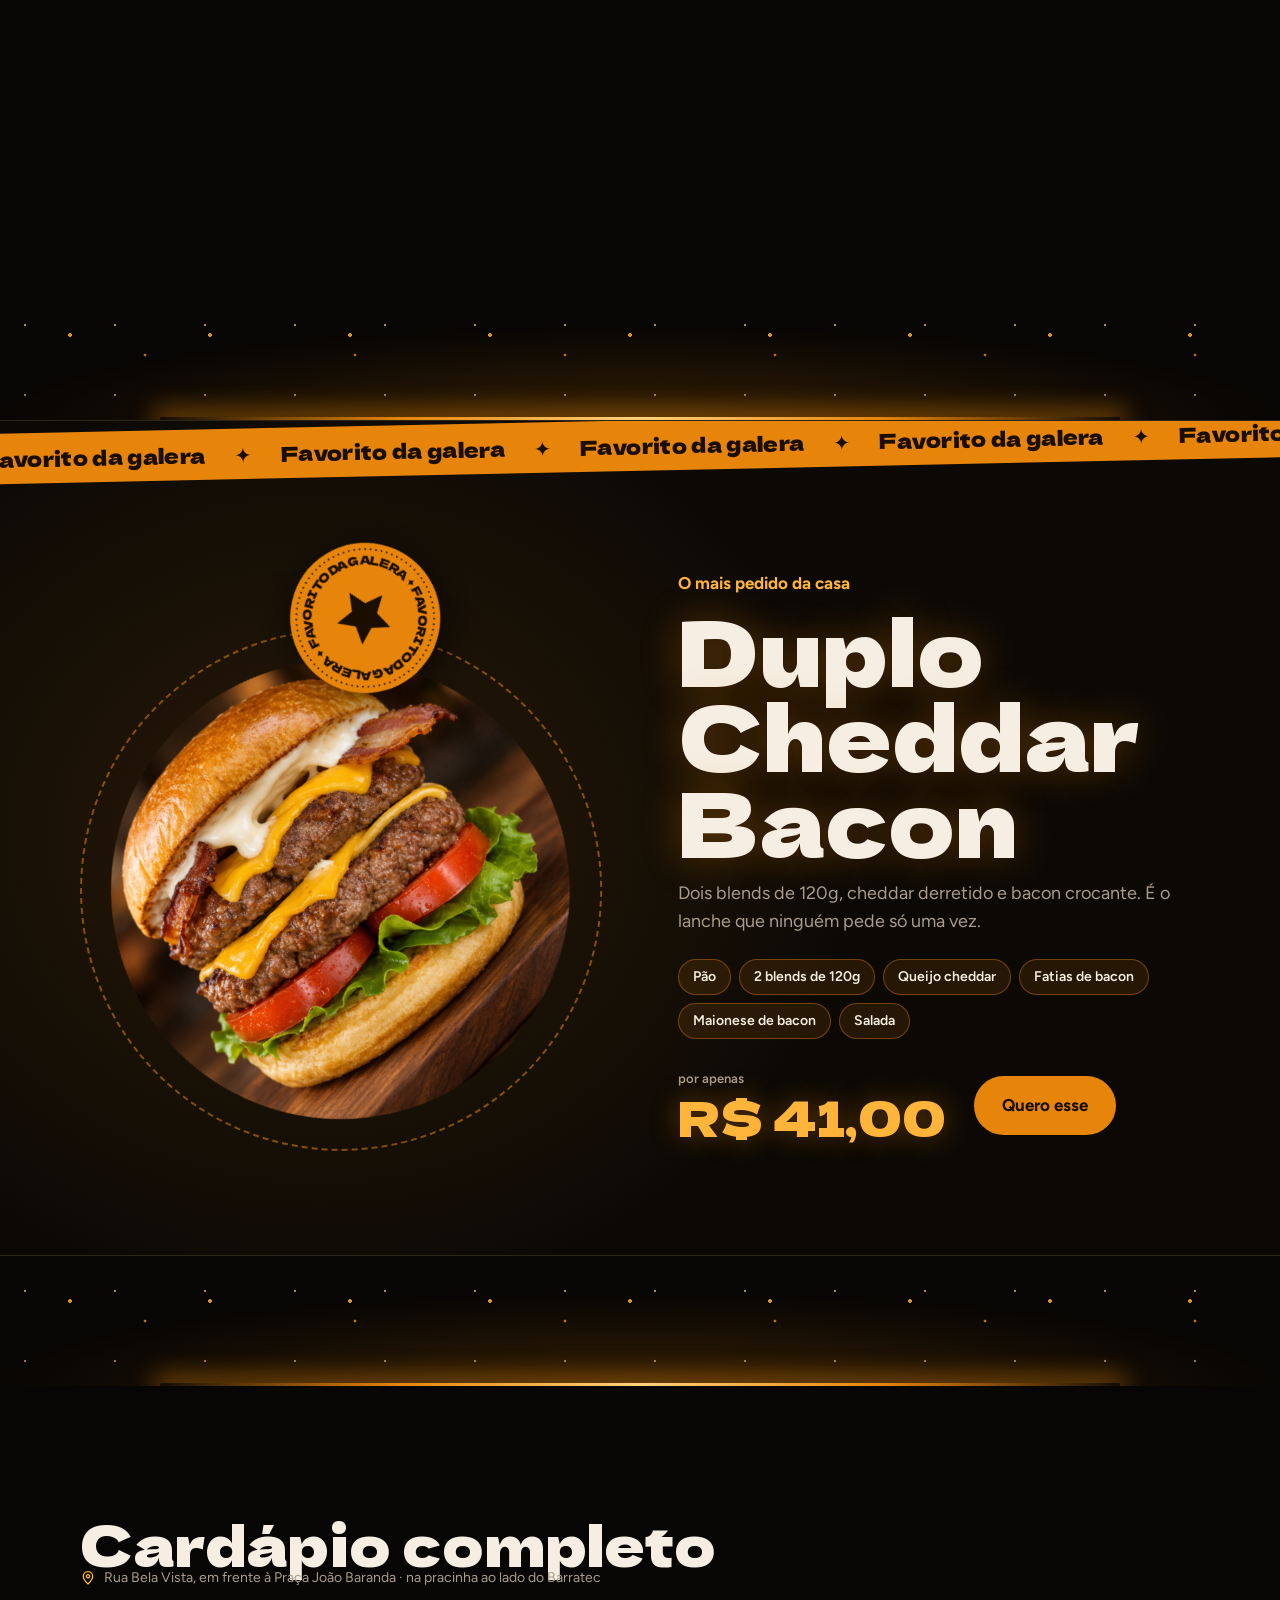
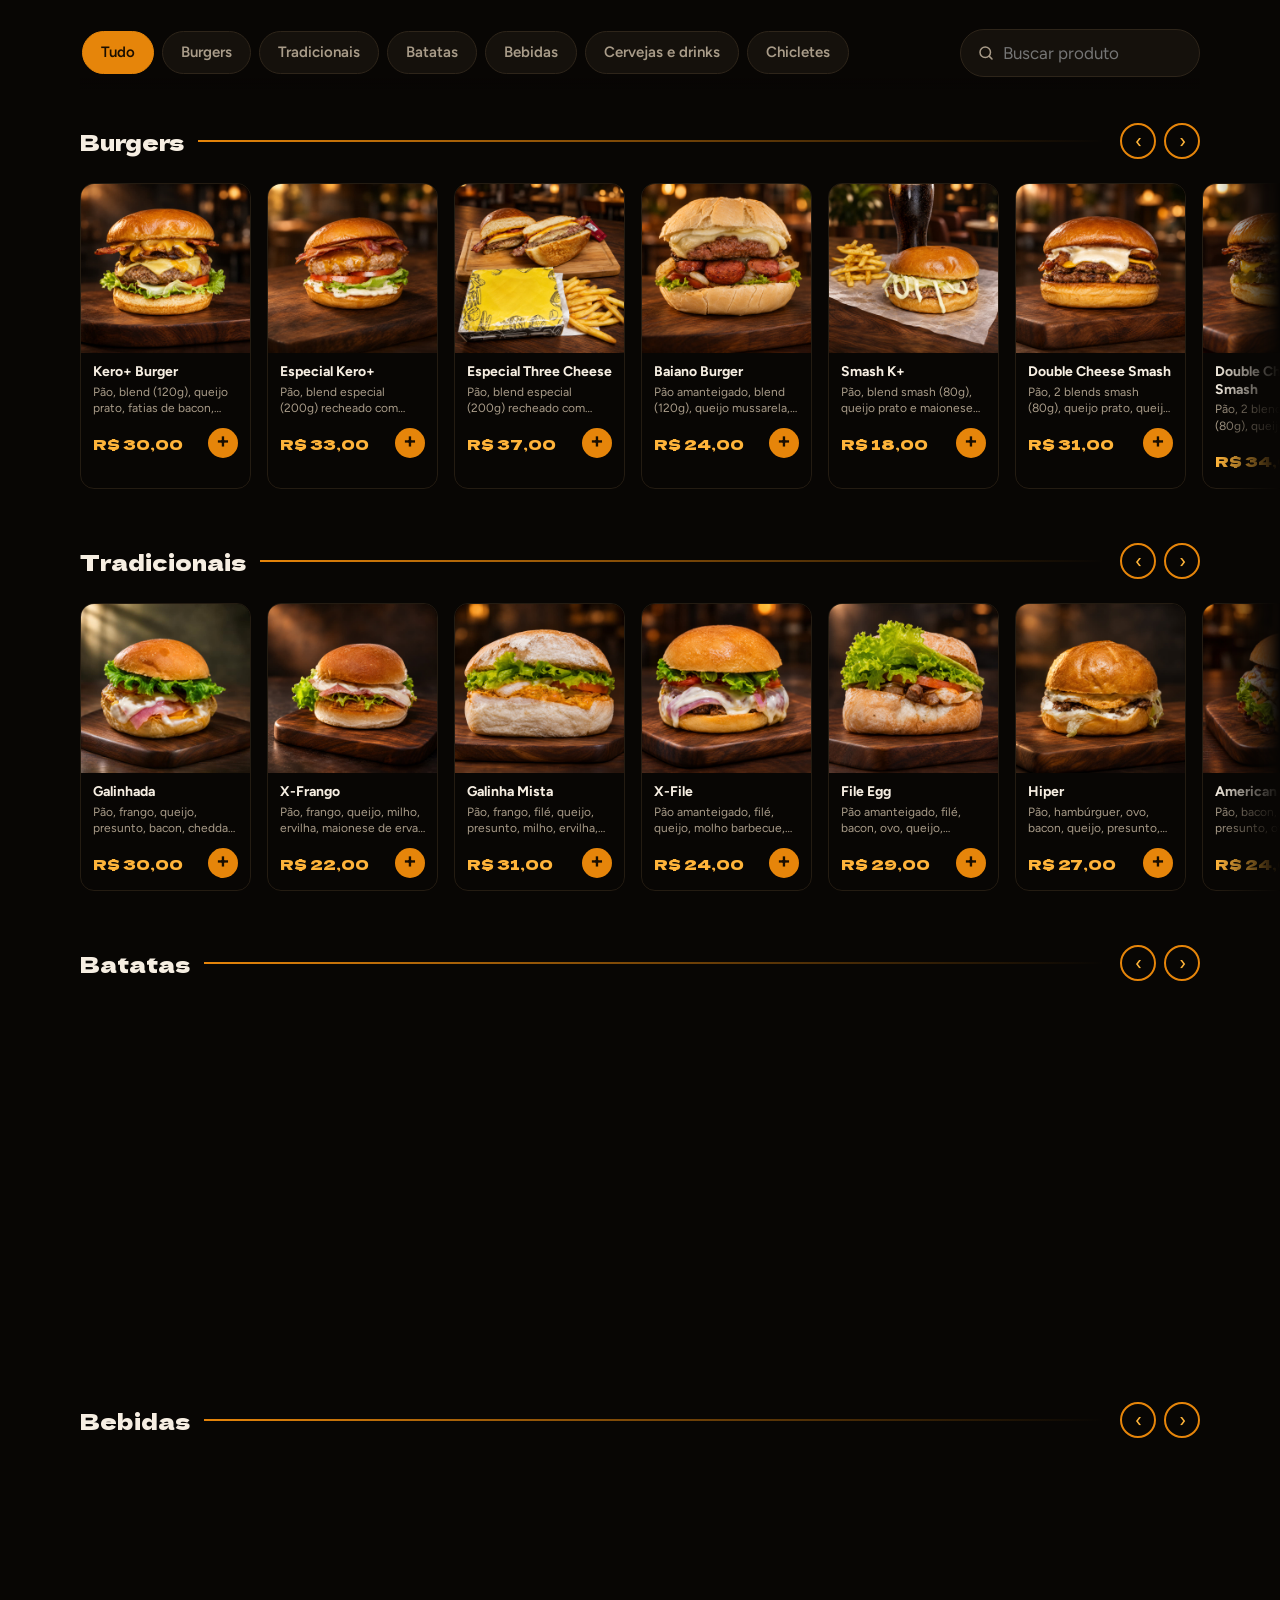
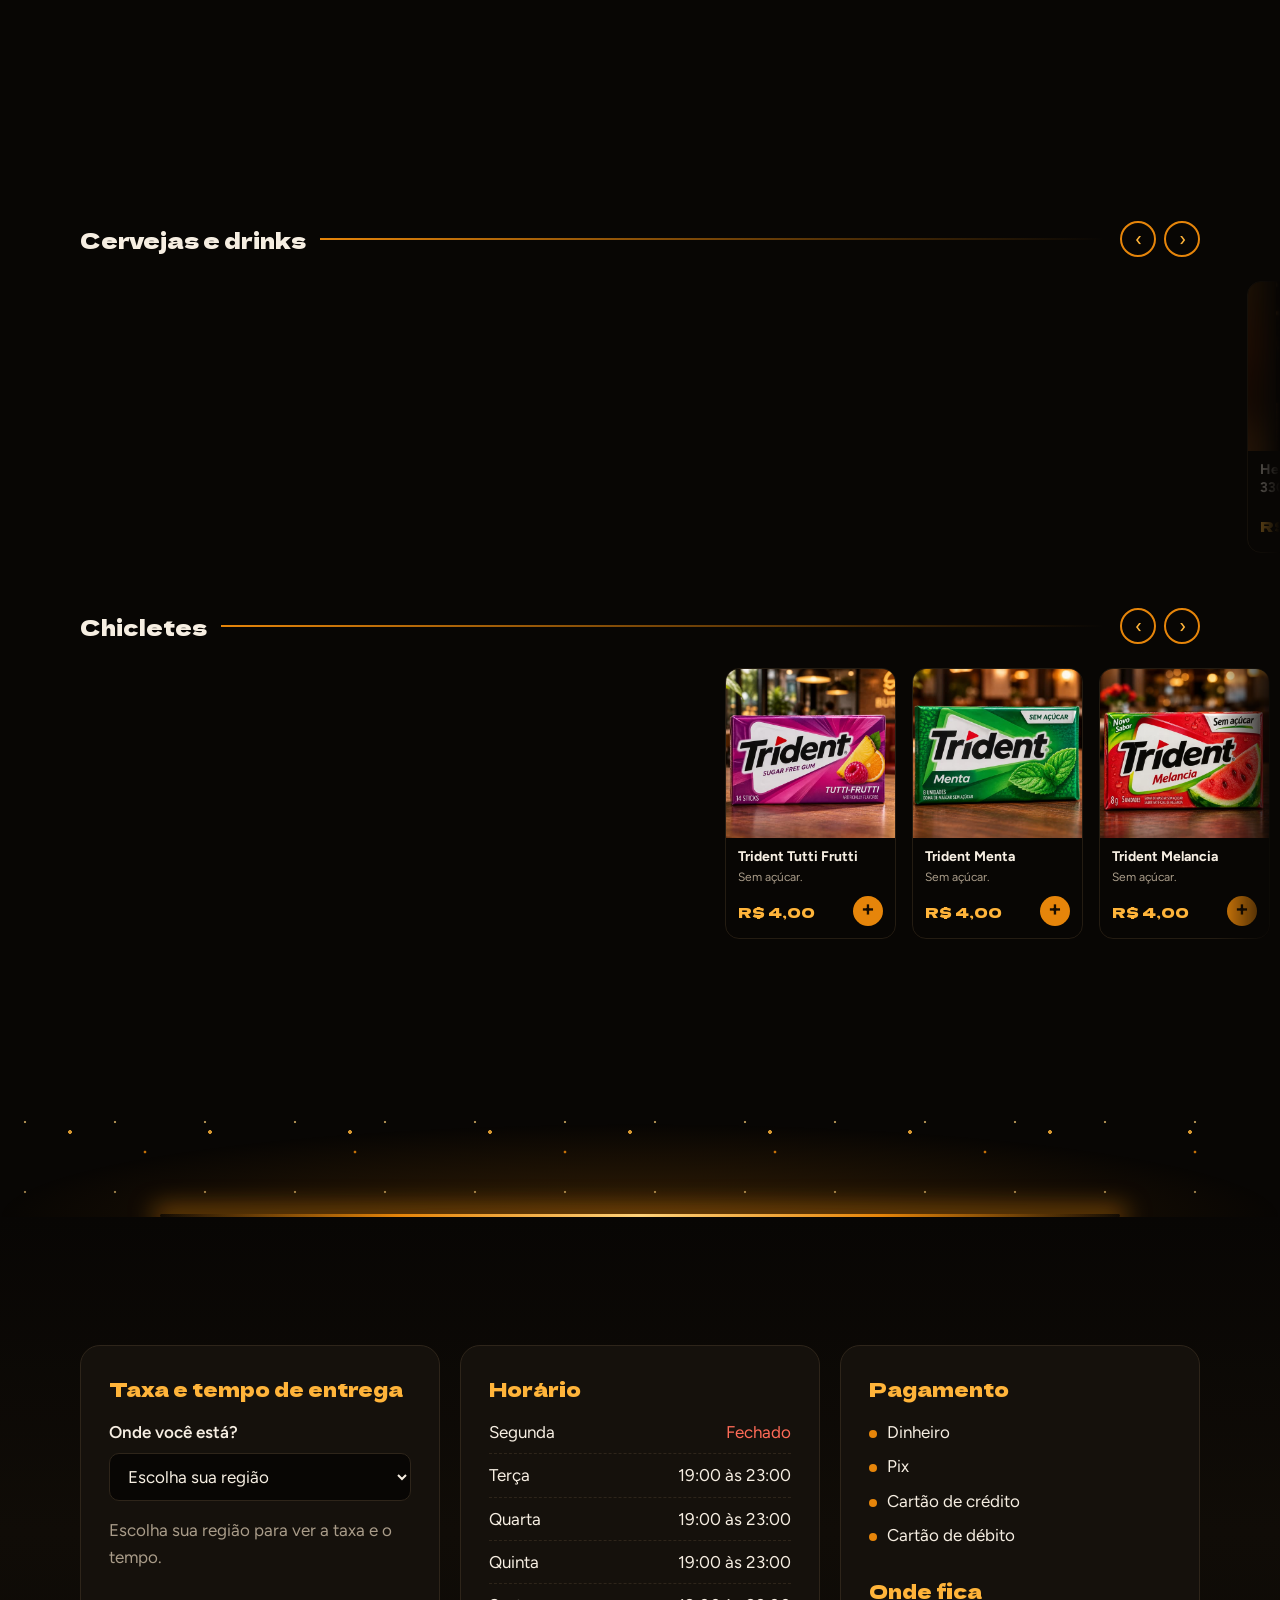
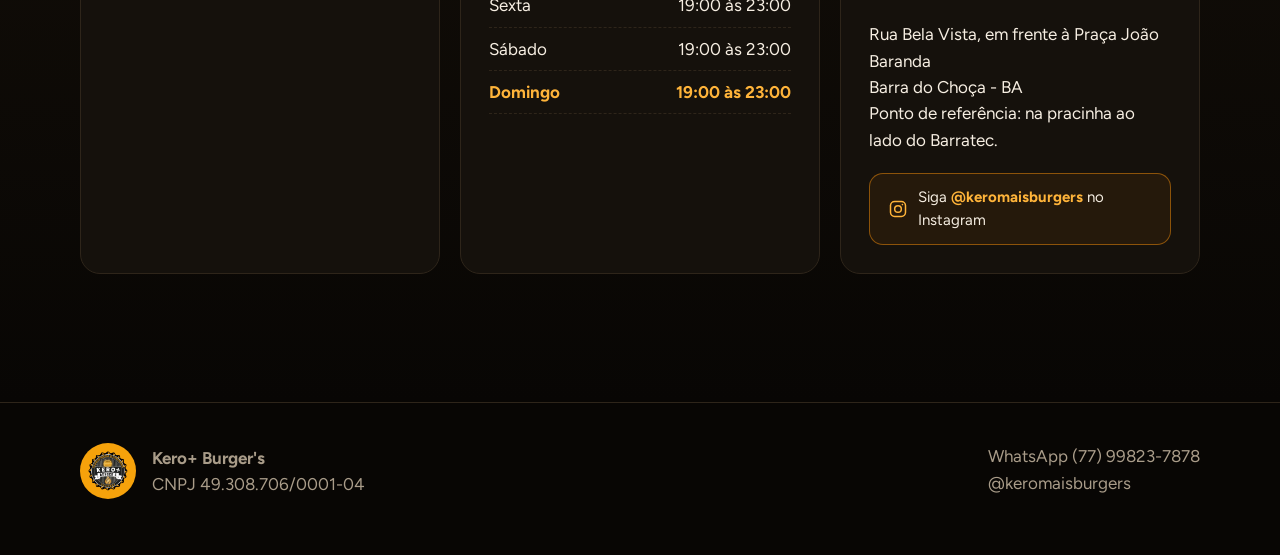
==== commit ed8bb5a9: "Arrastar cards com o mouse na versao celular Co-Authored-By: Claude Sonnet 5.5 <noreply@anthropic.co" ====
--- a/index.html
+++ b/index.html
@@ -10,7 +10,7 @@
 <link rel="preconnect" href="https://fonts.googleapis.com">
 <link rel="preconnect" href="https://fonts.gstatic.com" crossorigin>
 <link href="https://fonts.googleapis.com/css2?family=Dela+Gothic+One&family=Figtree:wght@400;500;600;700&display=swap" rel="stylesheet">
-<link rel="stylesheet" href="style.css?v=8">
+<link rel="stylesheet" href="style.css?v=9">
 </head>
 <body>
 
@@ -203,8 +203,8 @@
   </form>
 </aside>
 
-<script src="promo.js?v=8"></script>
-<script src="app.js?v=8"></script>
+<script src="promo.js?v=9"></script>
+<script src="app.js?v=9"></script>
 </body>
 </html>
 
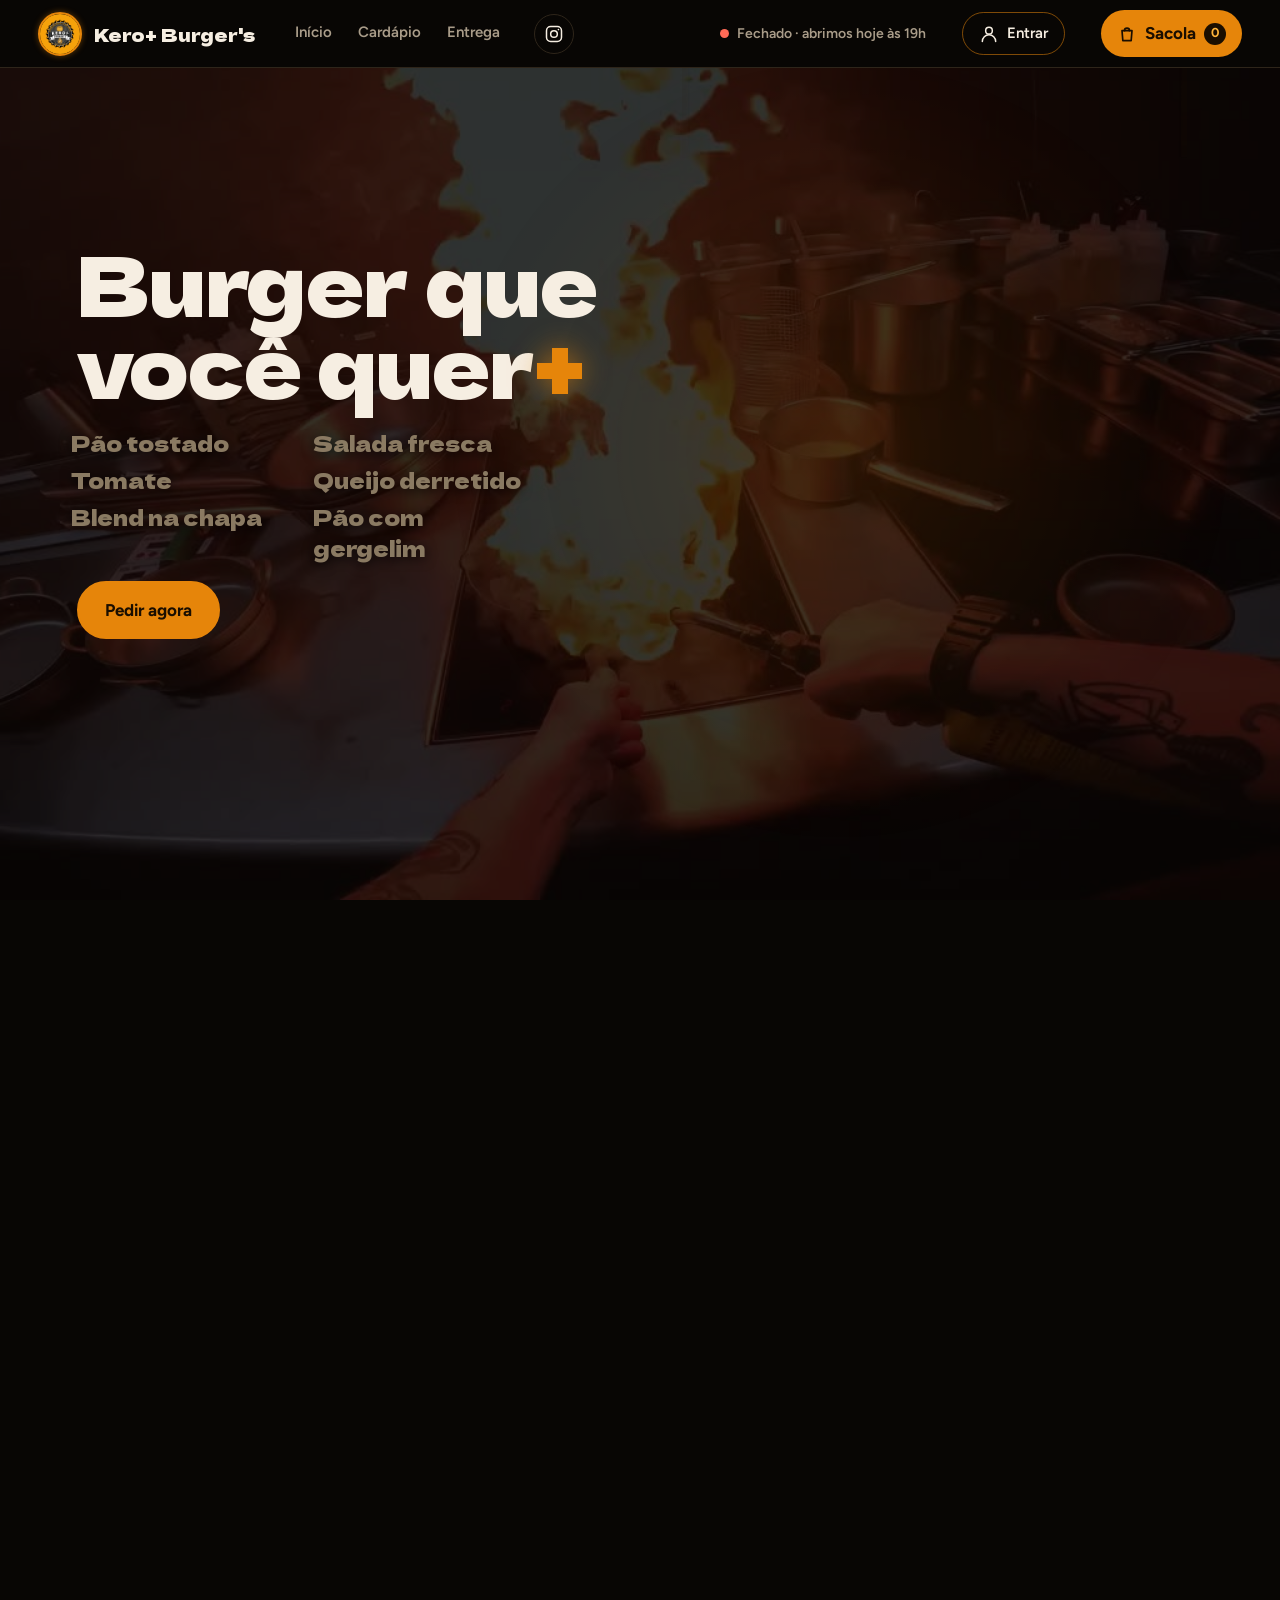
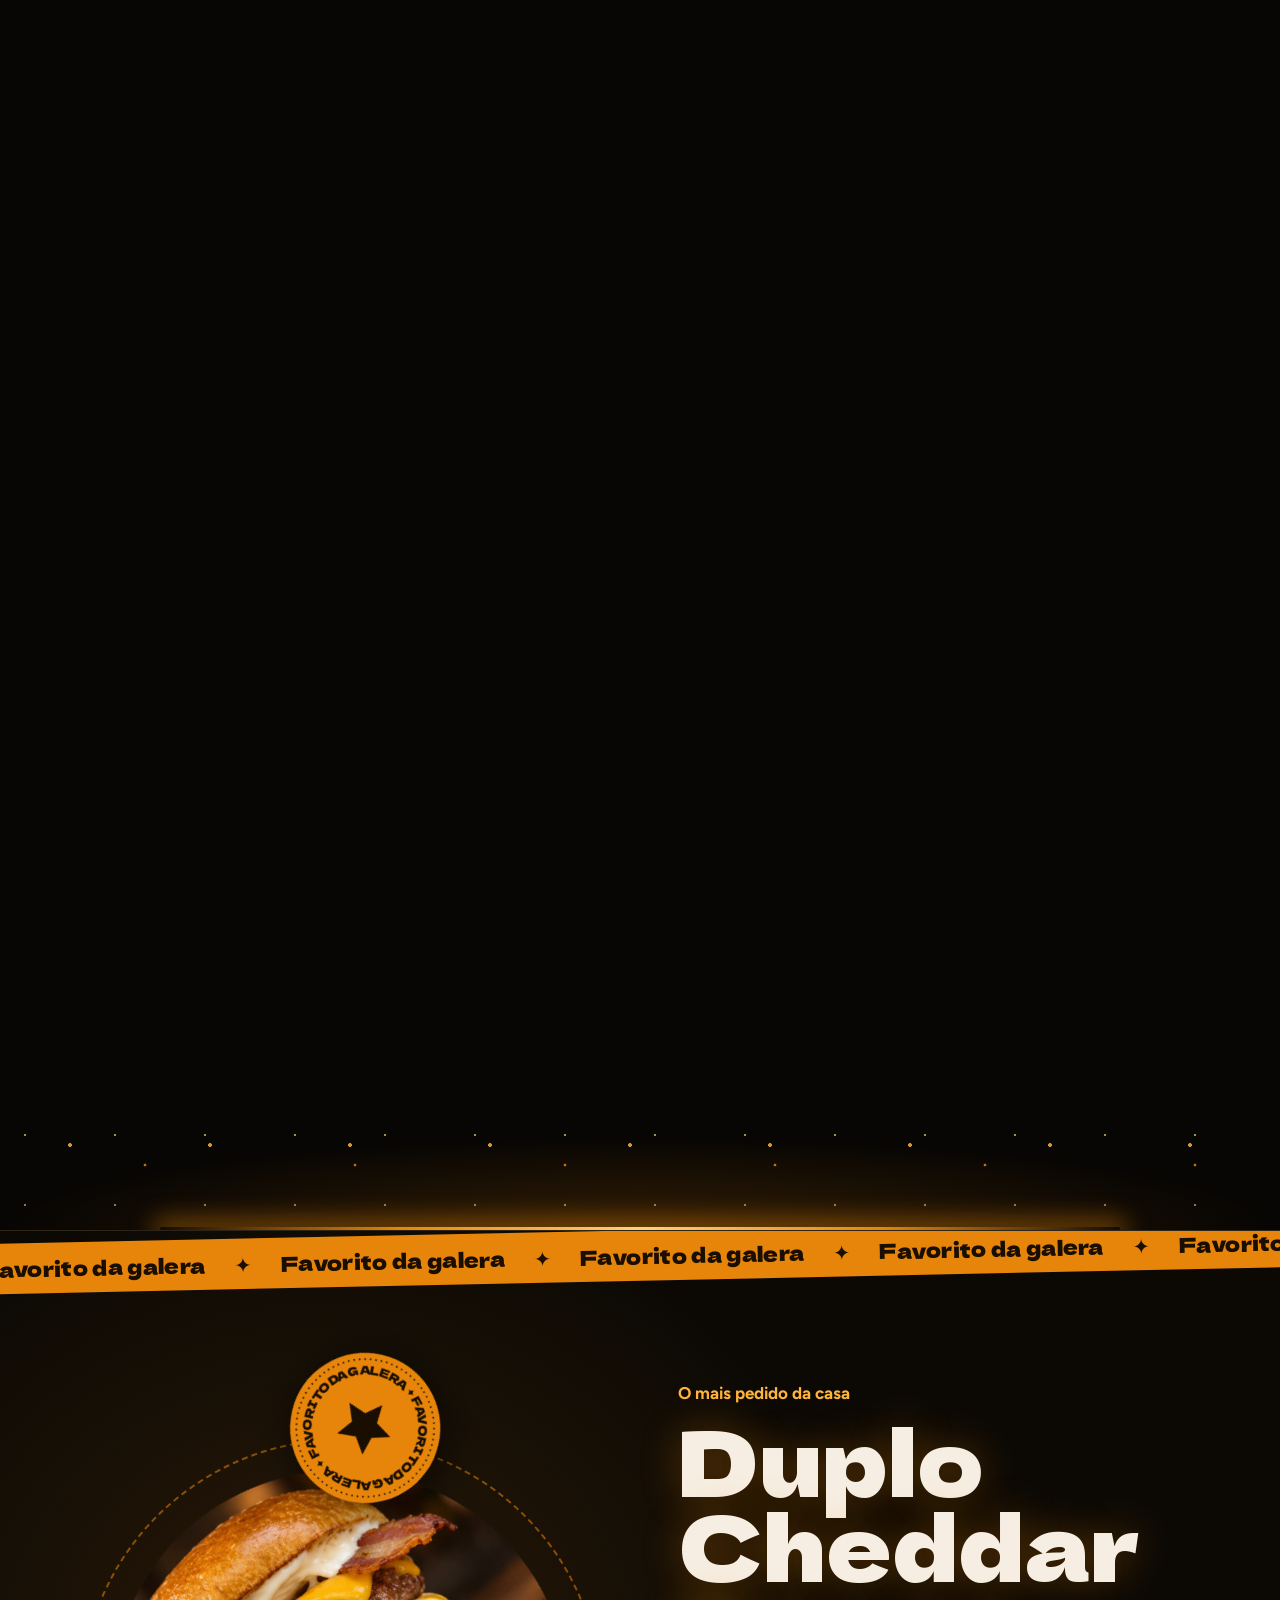
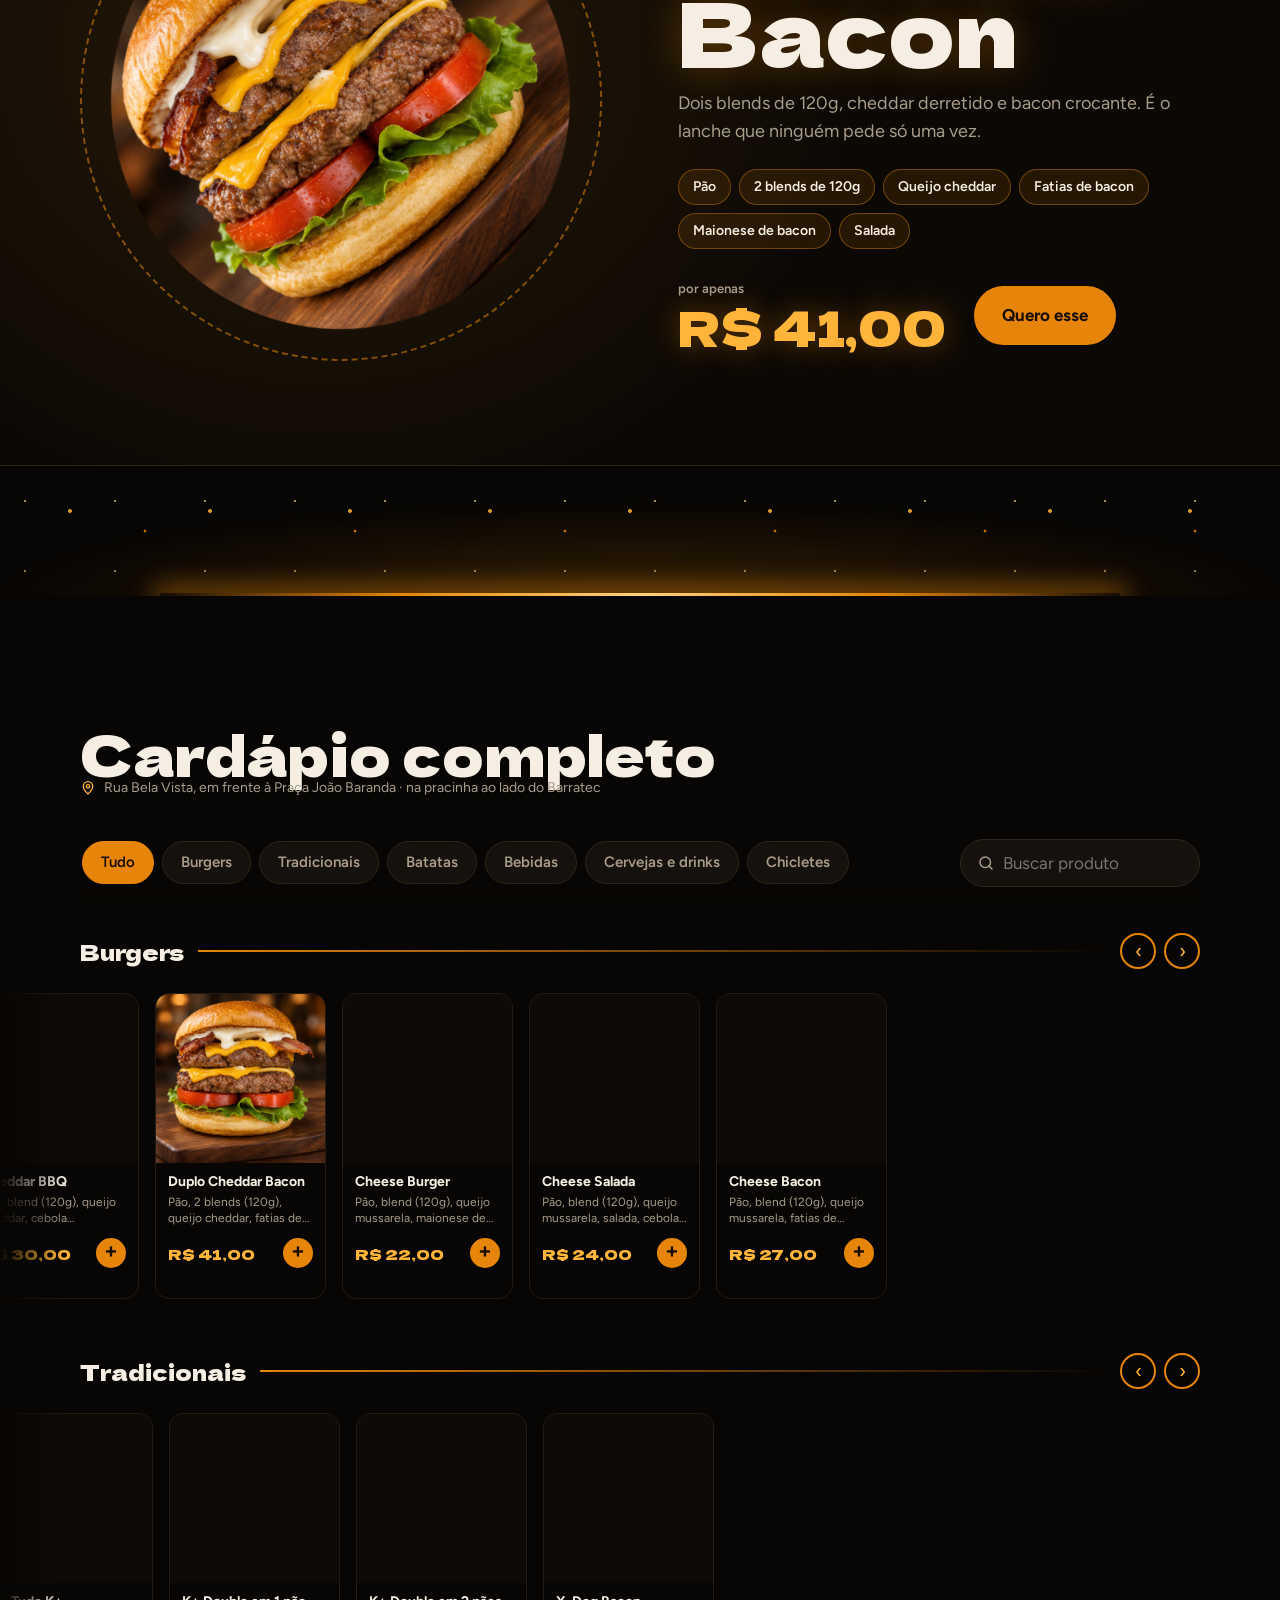
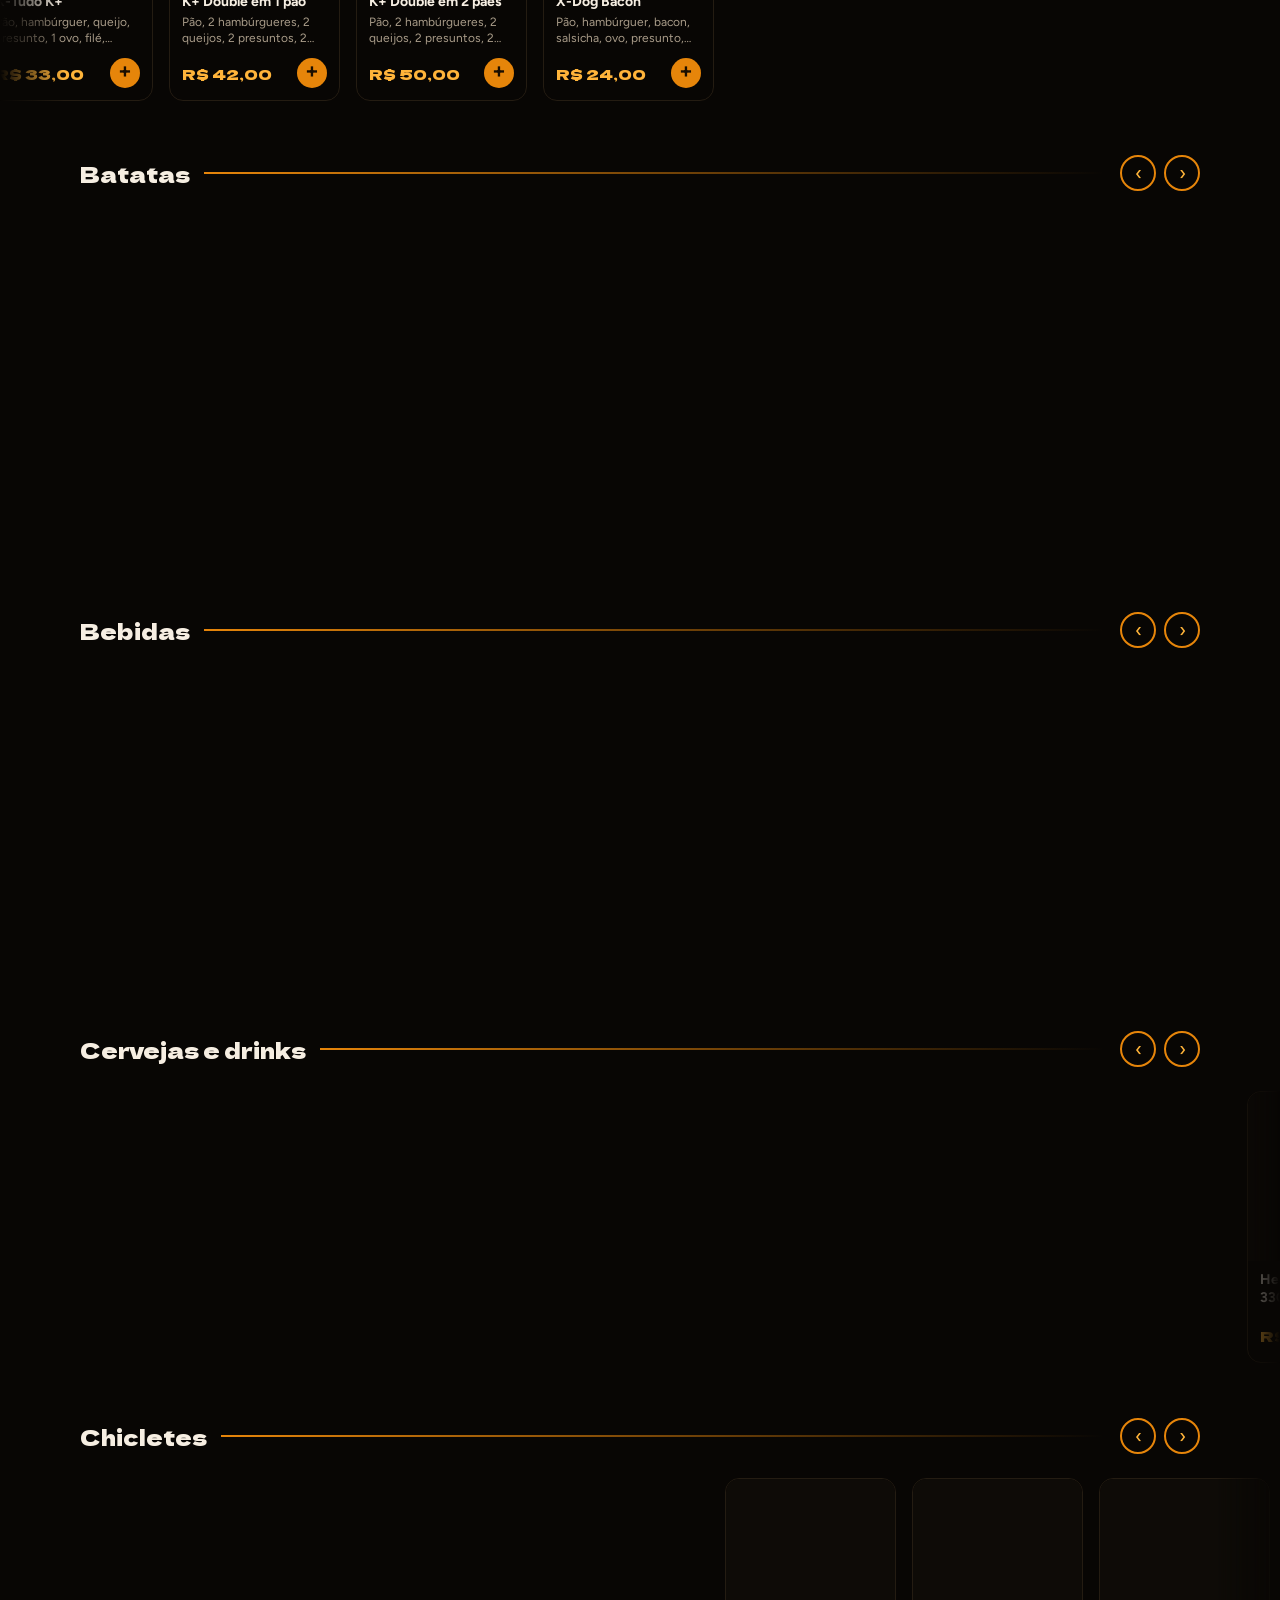
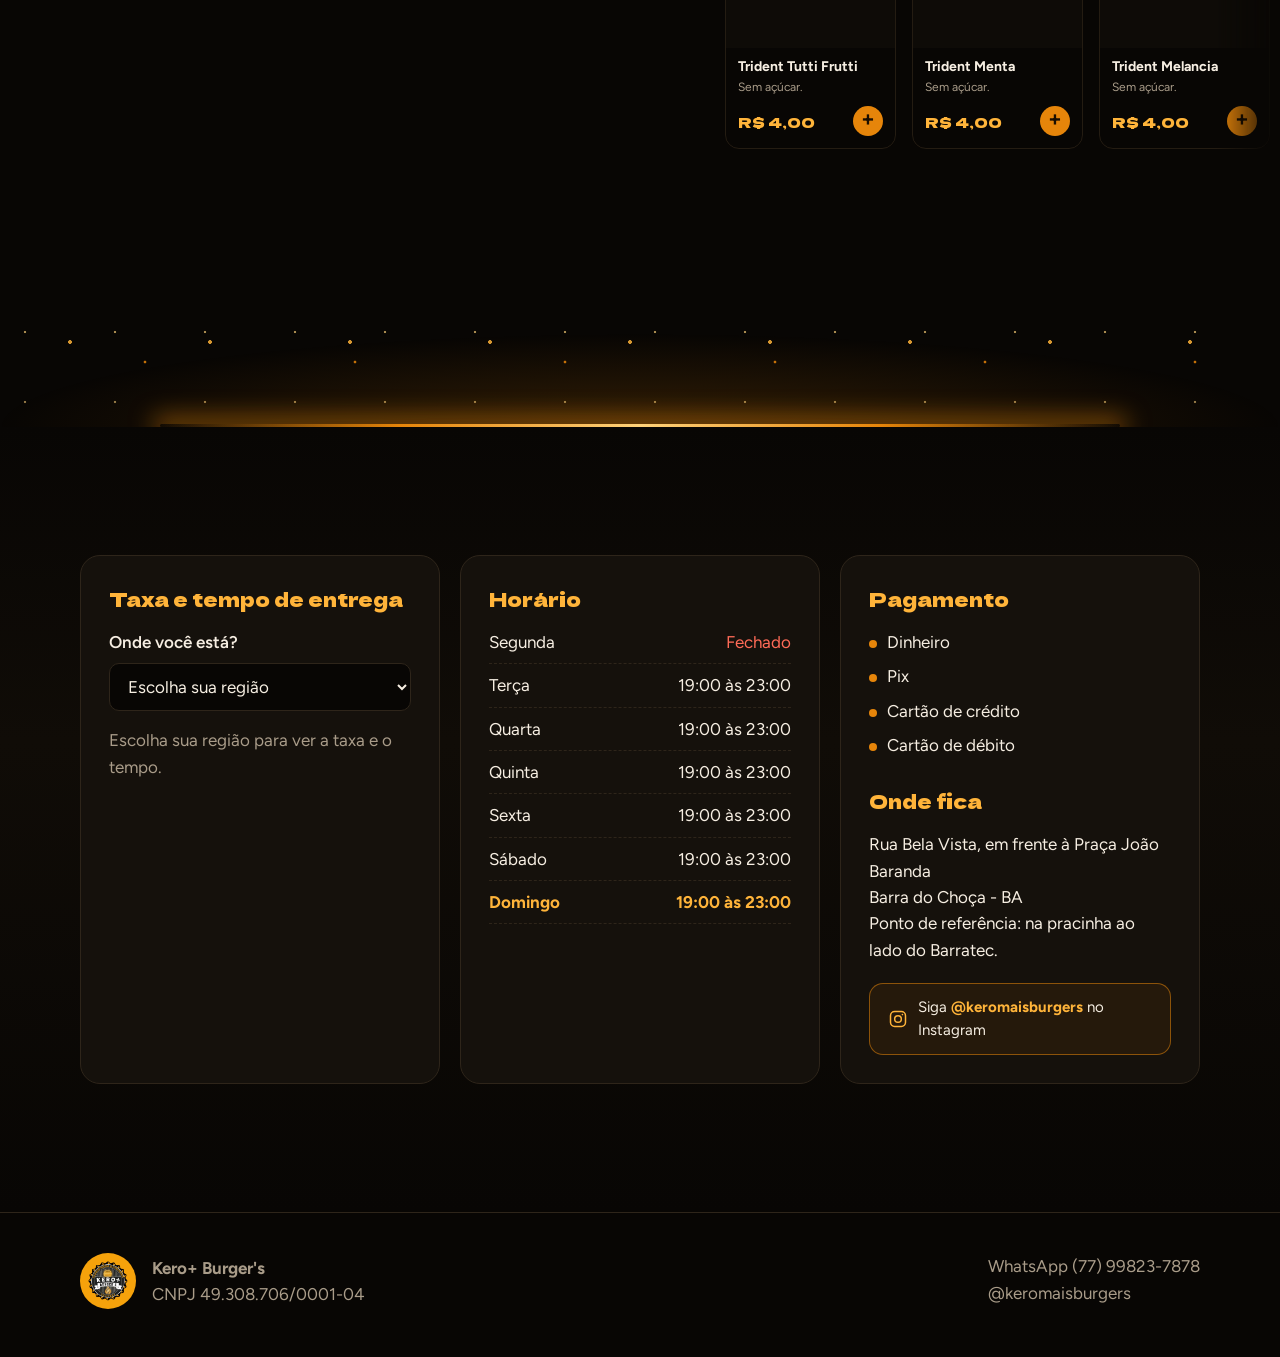
==== commit d4ad3eaa: "Hero: hamburguer cai e monta conforme a rolagem Troca o hamburguer antigo por uma sequencia de quadr" ====
--- a/index.html
+++ b/index.html
@@ -10,7 +10,7 @@
 <link rel="preconnect" href="https://fonts.googleapis.com">
 <link rel="preconnect" href="https://fonts.gstatic.com" crossorigin>
 <link href="https://fonts.googleapis.com/css2?family=Dela+Gothic+One&family=Figtree:wght@400;500;600;700&display=swap" rel="stylesheet">
-<link rel="stylesheet" href="style.css?v=9">
+<link rel="stylesheet" href="style.css?v=14">
 </head>
 <body>
 
@@ -47,9 +47,9 @@
       <ol class="steps" id="steps" aria-hidden="true">
         <li>Pão tostado</li>
         <li>Salada fresca</li>
+        <li>Tomate</li>
+        <li>Queijo derretido</li>
         <li>Blend na chapa</li>
-        <li>Tomate</li>
-        <li>Bacon crocante</li>
         <li>Pão com gergelim</li>
       </ol>
       <a class="btn hero-cta" href="#cardapio">Pedir agora</a>
@@ -57,7 +57,7 @@
         <a class="btn" href="#cardapio">Ver cardápio</a>
       </div>
     </div>
-    <div class="stage" id="stage" aria-hidden="true"></div>
+    <div class="stage" id="stage" aria-hidden="true"><canvas id="burgerCv"></canvas></div>
   </div>
 </section>
 
@@ -204,7 +204,7 @@
 </aside>
 
 <script src="promo.js?v=9"></script>
-<script src="app.js?v=9"></script>
+<script src="app.js?v=14"></script>
 </body>
 </html>
 
--- a/style.css
+++ b/style.css
@@ -34,9 +34,9 @@
 /* hero */
 .hero{height:210vh;position:relative}
 .hero-pin{background:var(--bg);position:sticky;top:0;height:100vh;min-height:480px;overflow:hidden;display:grid;grid-template-columns:minmax(0,1fr) minmax(0,1fr);align-items:center;padding:var(--head) clamp(20px,6vw,96px) 0}
-.glow{position:absolute;right:6%;top:50%;width:min(70vh,60vw);aspect-ratio:1;translate:0 -50%;border-radius:50%;
-  background:radial-gradient(circle,#e6850a40 0%,#e6850a14 45%,transparent 70%);
-  border:2px solid #ffb43a55;box-shadow:0 0 60px #e6850a55,inset 0 0 60px #e6850a33;pointer-events:none}
+.glow{position:absolute;right:2%;top:50%;width:min(92vh,70vw);aspect-ratio:1;translate:0 -50%;border-radius:50%;
+  background:radial-gradient(circle,#e6850a5c 0%,#e6850a30 30%,#e6850a14 50%,#e6850a06 62%,transparent 72%);
+  pointer-events:none}
 .hero-copy{position:relative;z-index:2;max-width:640px}
 .kicker{color:var(--flame);font-weight:600;font-size:15px;margin-bottom:18px;min-height:24px;transition:opacity .25s}
 h1{font:400 clamp(40px,min(6.4vw,11.5vh),92px)/1 var(--display);letter-spacing:-.01em}
@@ -578,3 +578,9 @@
   .rail.native .set{gap:12px}
   .rail.native .photo{aspect-ratio:1/1}
 }
+
+/* hero: o hambúrguer cai e monta conforme a rolagem (quadros com fundo transparente num canvas) */
+.hero{height:300vh}
+.stage{perspective:none;top:0}
+.stage canvas{position:absolute;inset:0;width:100%;height:100%;display:block;pointer-events:none;opacity:0;transition:opacity .5s ease}
+.stage canvas.ready{opacity:1}
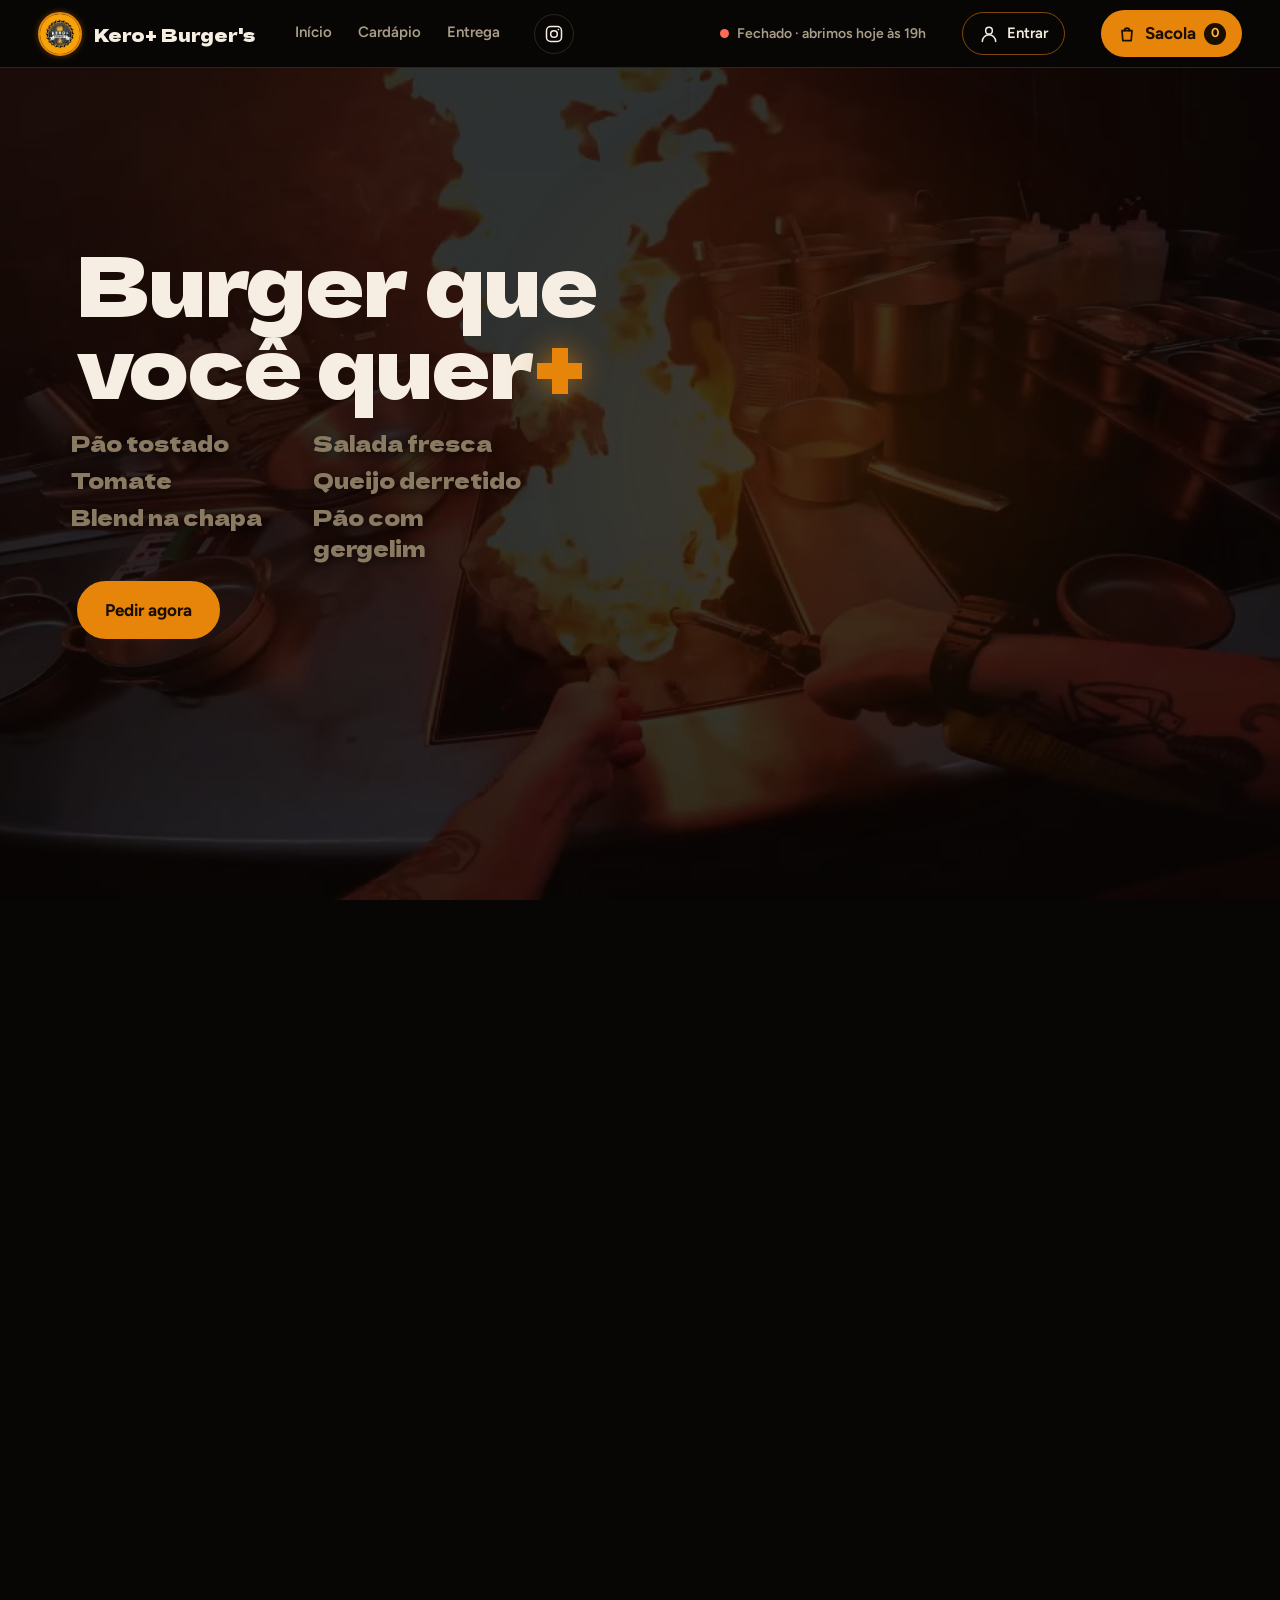
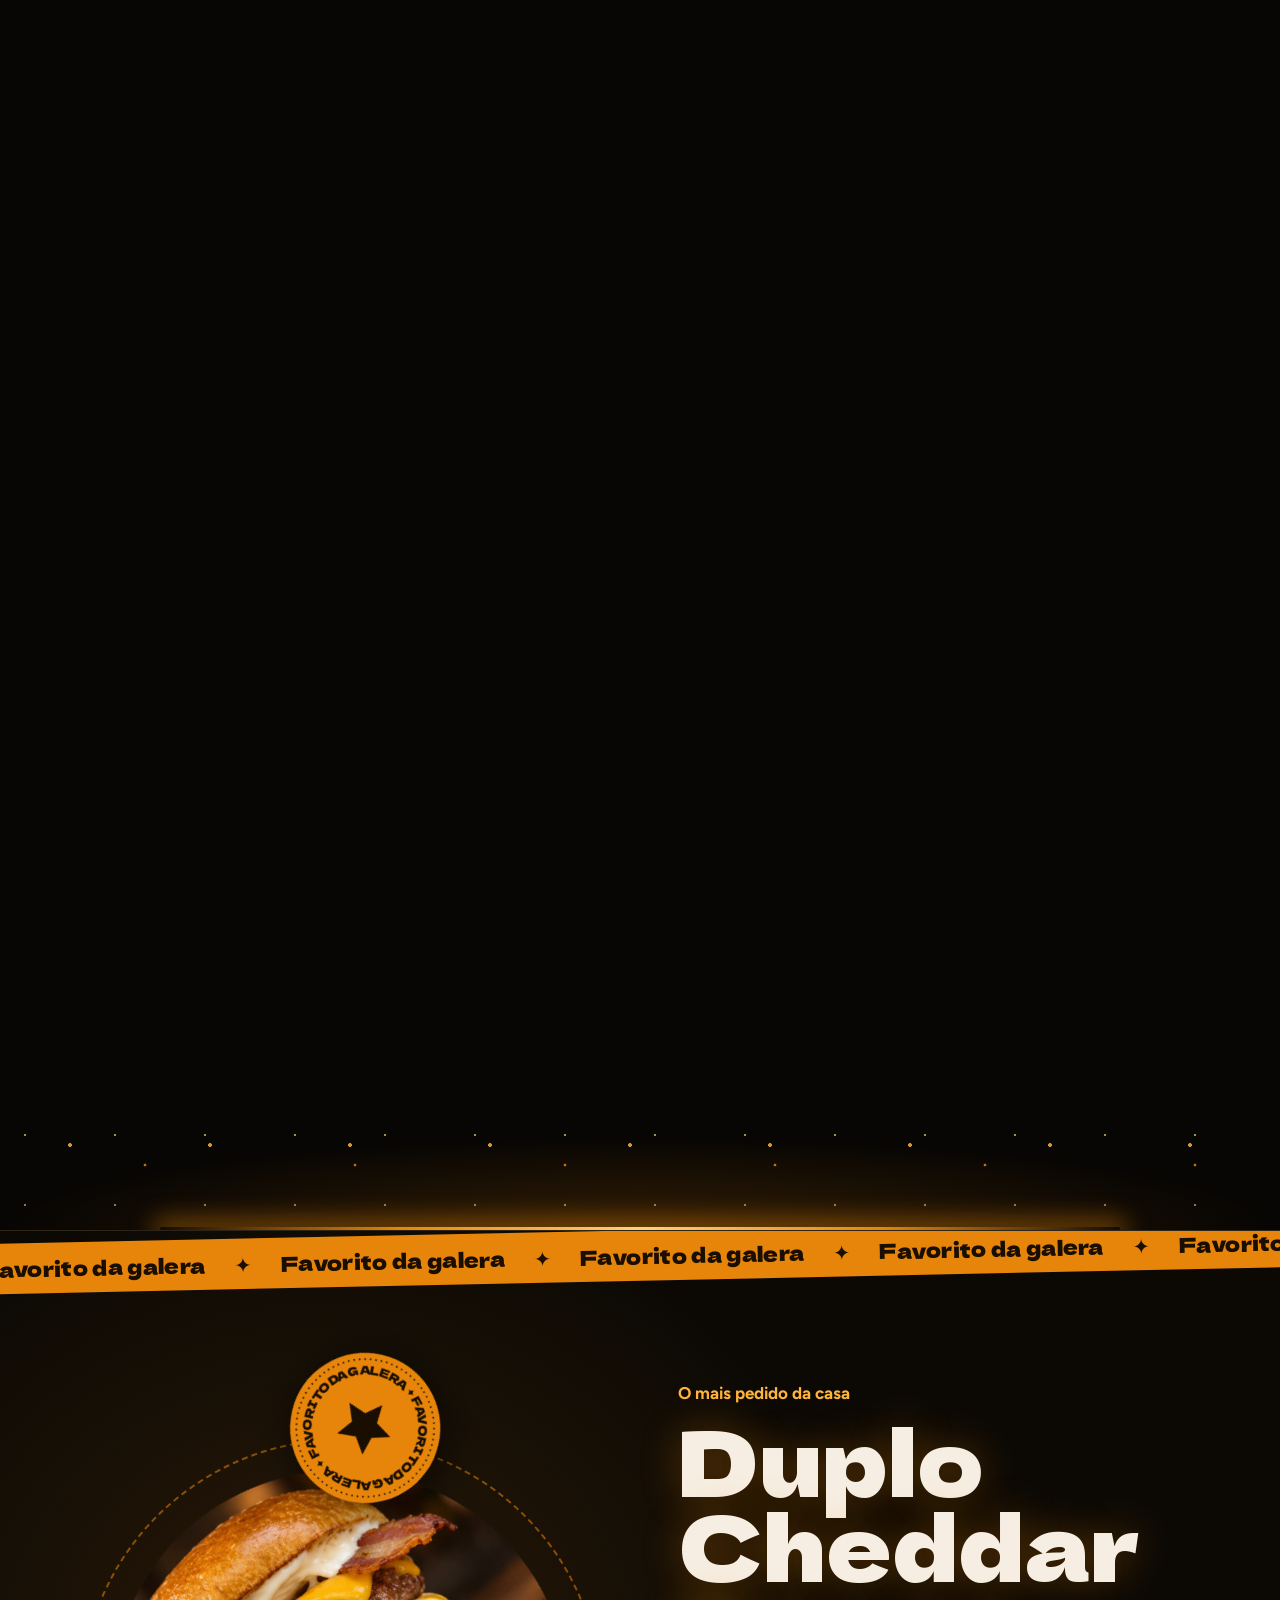
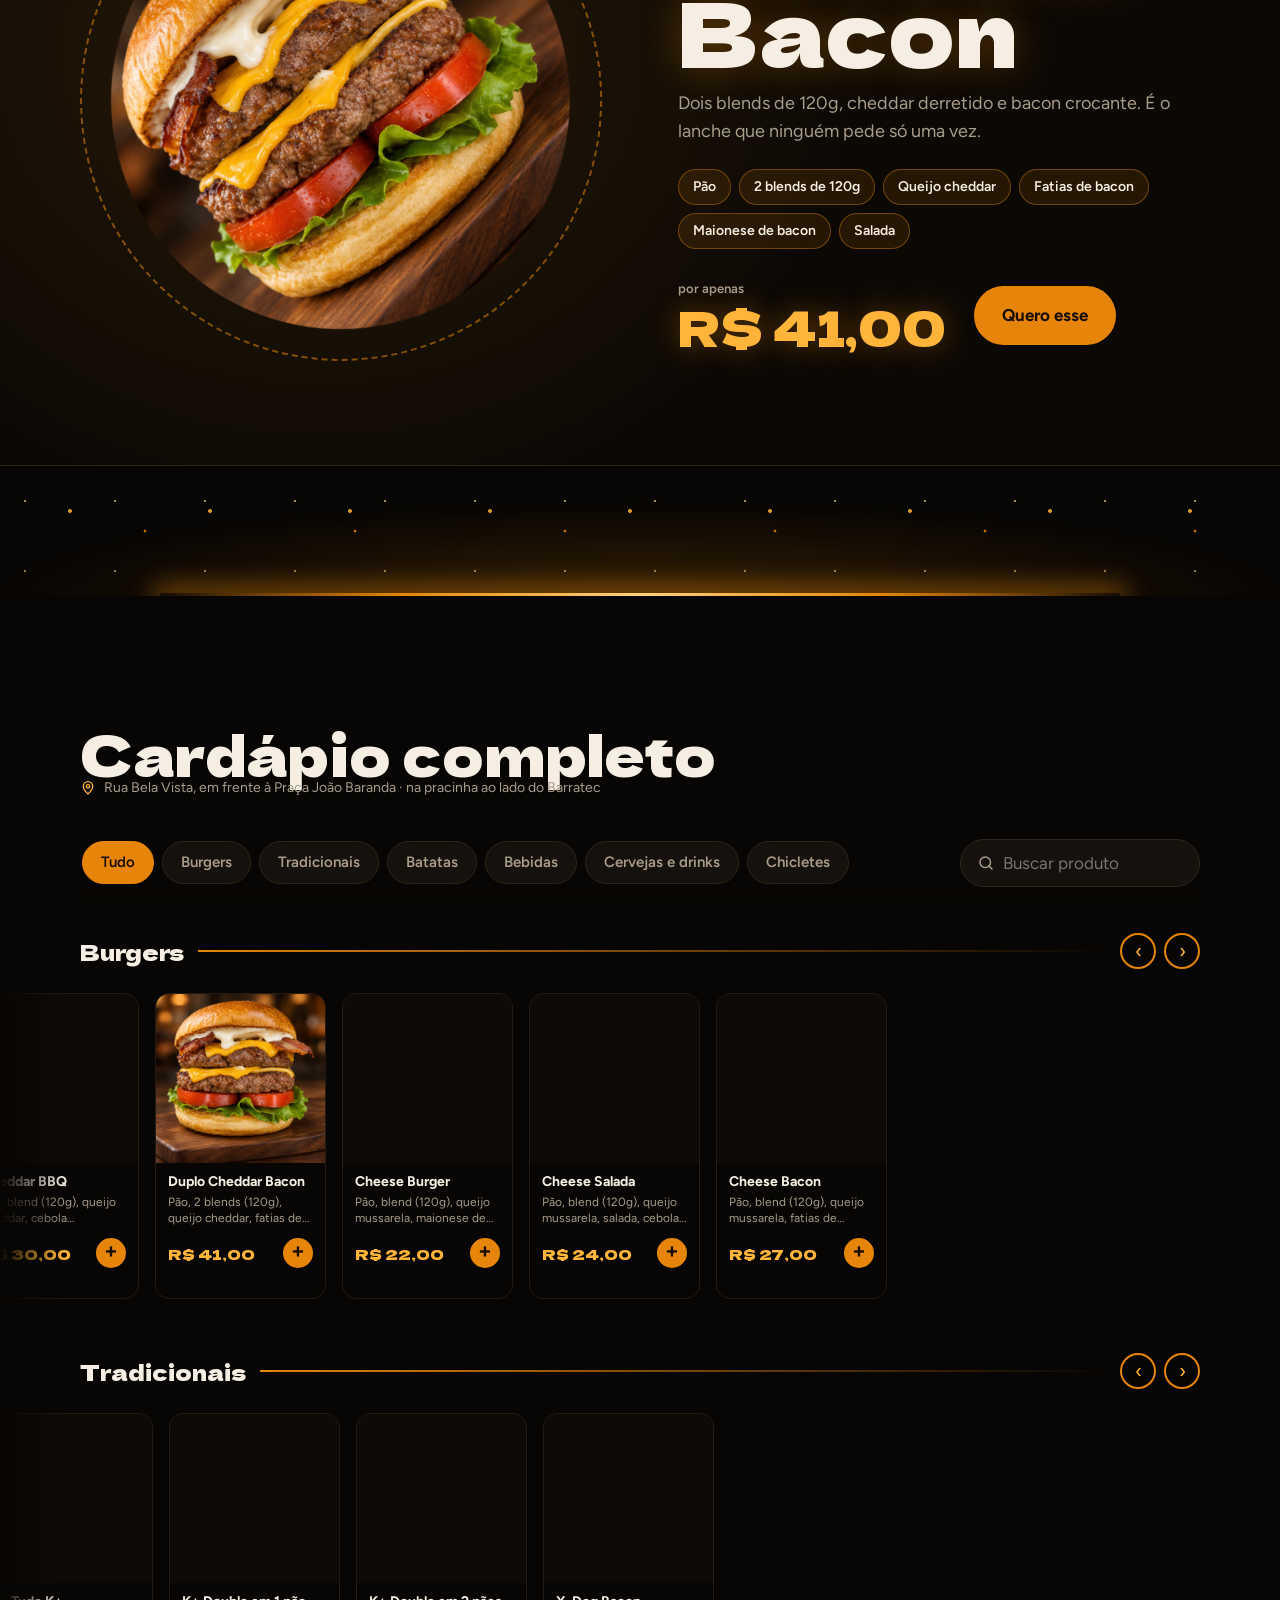
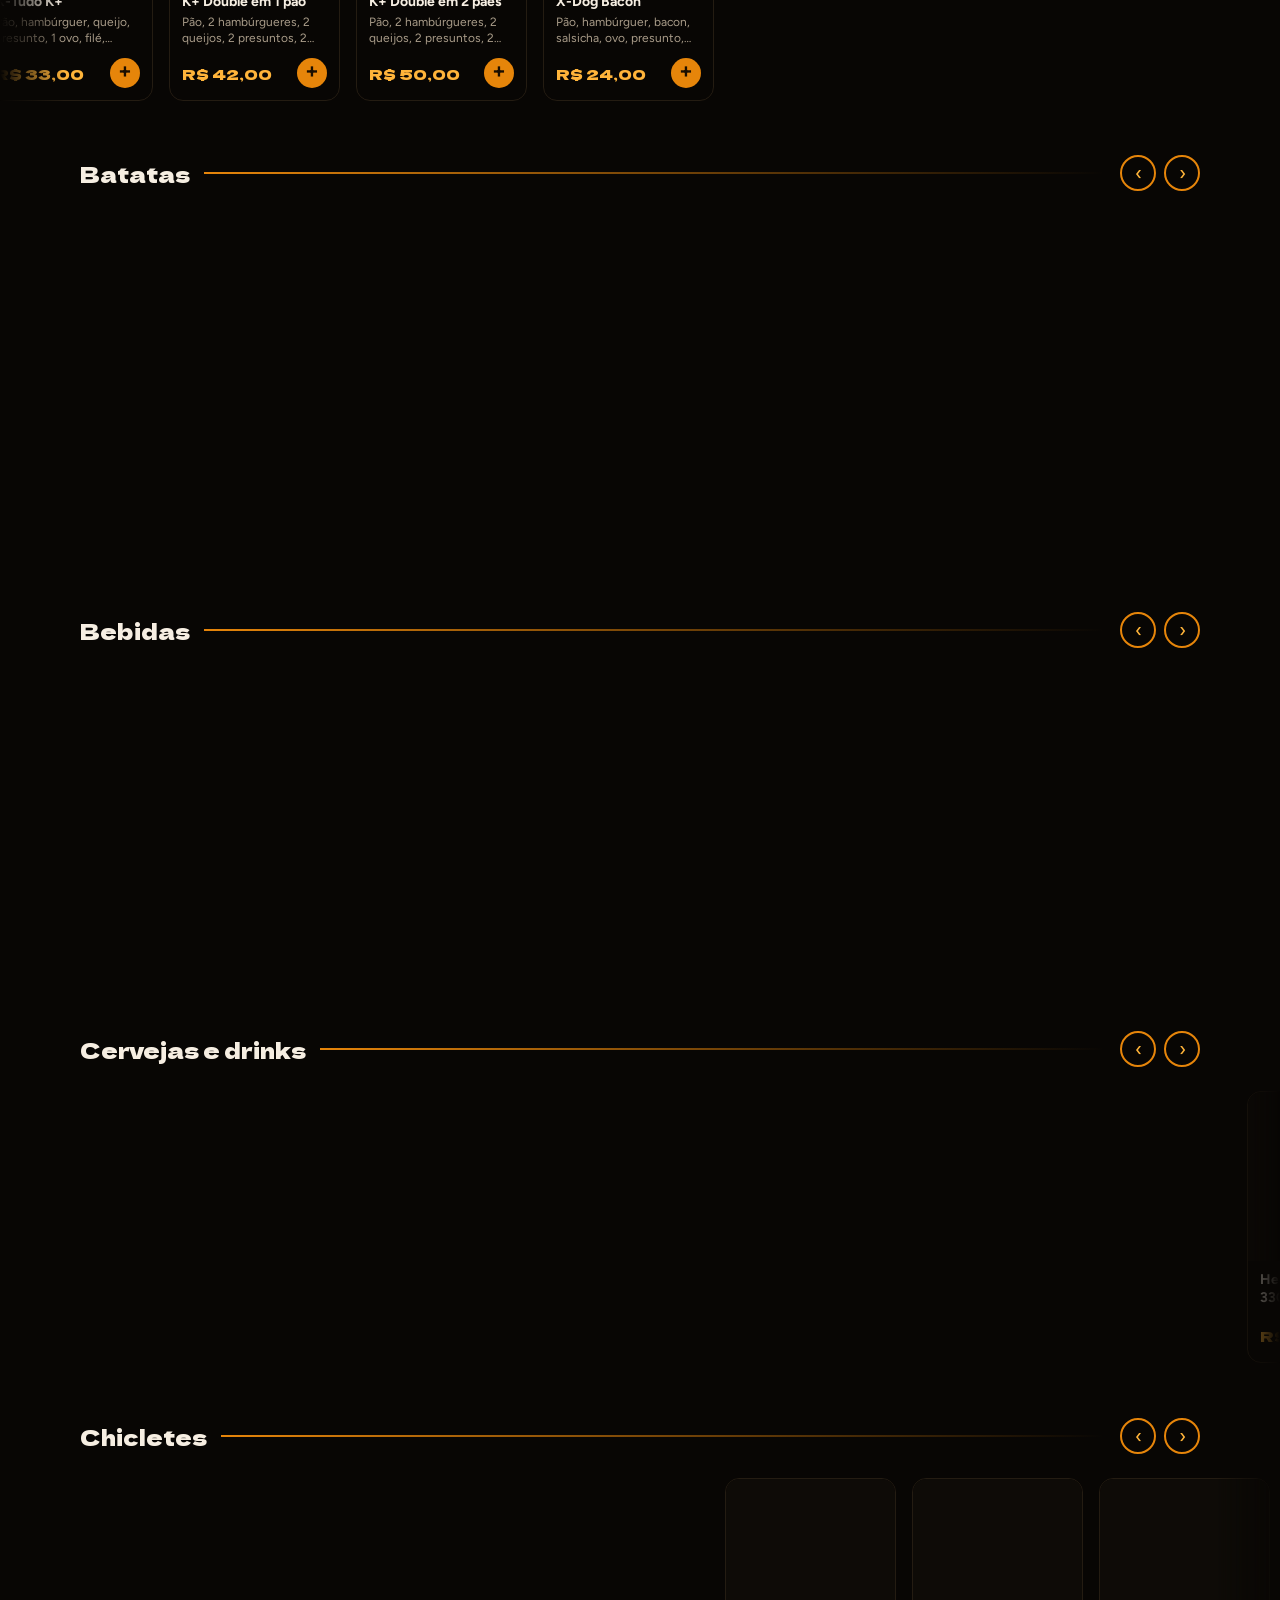
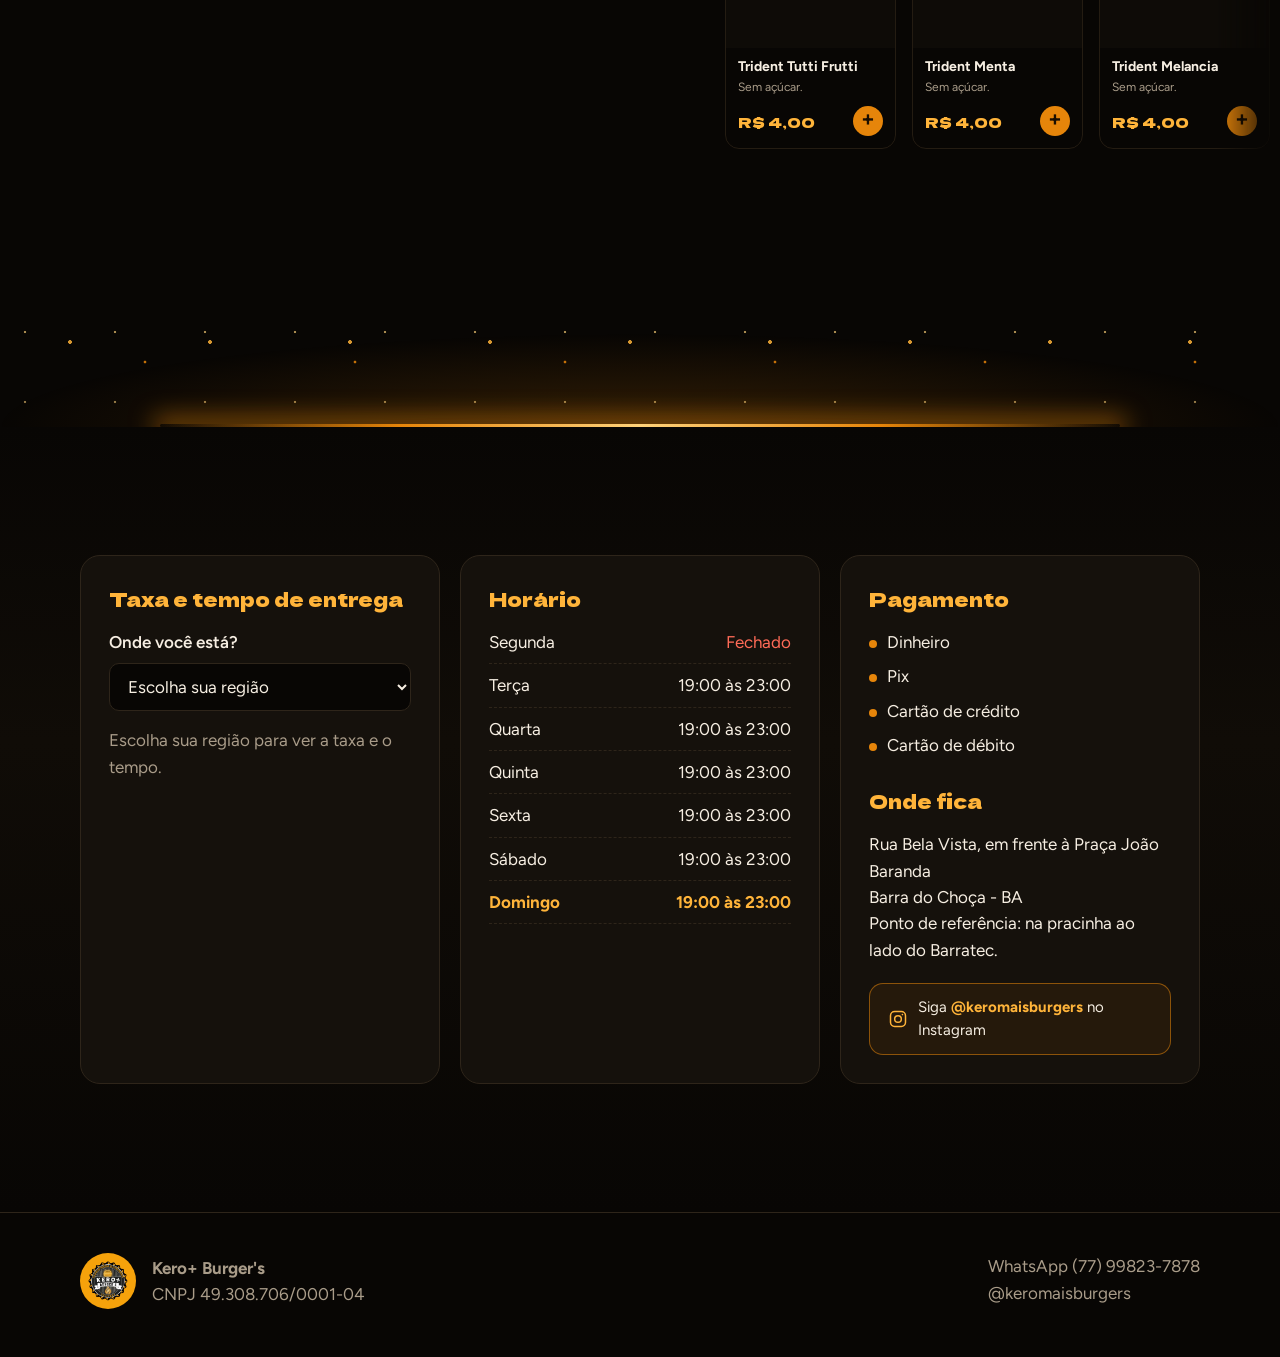
==== commit ee491316: "Cursor personalizado acima dos modais Co-Authored-By: Claude Sonnet 5.5 <noreply@anthropic.com>" ====
--- a/index.html
+++ b/index.html
@@ -10,7 +10,7 @@
 <link rel="preconnect" href="https://fonts.googleapis.com">
 <link rel="preconnect" href="https://fonts.gstatic.com" crossorigin>
 <link href="https://fonts.googleapis.com/css2?family=Dela+Gothic+One&family=Figtree:wght@400;500;600;700&display=swap" rel="stylesheet">
-<link rel="stylesheet" href="style.css?v=14">
+<link rel="stylesheet" href="style.css?v=15">
 </head>
 <body>
 
--- a/style.css
+++ b/style.css
@@ -299,7 +299,7 @@
   html.cur,html.cur *{cursor:none!important}
   html.cur input,html.cur select{cursor:text!important}
 }
-.cur-dot,.cur-ring{position:fixed;left:0;top:0;pointer-events:none;z-index:300;opacity:0;translate:-50% -50%}
+.cur-dot,.cur-ring{position:fixed;left:0;top:0;pointer-events:none;z-index:9999;opacity:0;translate:-50% -50%}
 .cur-dot{width:8px;height:8px;border-radius:50%;background:var(--flame);box-shadow:0 0 14px 4px #e6850acc;transition:width .2s,height .2s}
 .cur-dot.hot{width:4px;height:4px}
 .cur-ring{width:38px;height:38px;border-radius:50%;border:2px solid #e6850a99;transition:width .25s,height .25s,background .25s,border-color .25s}
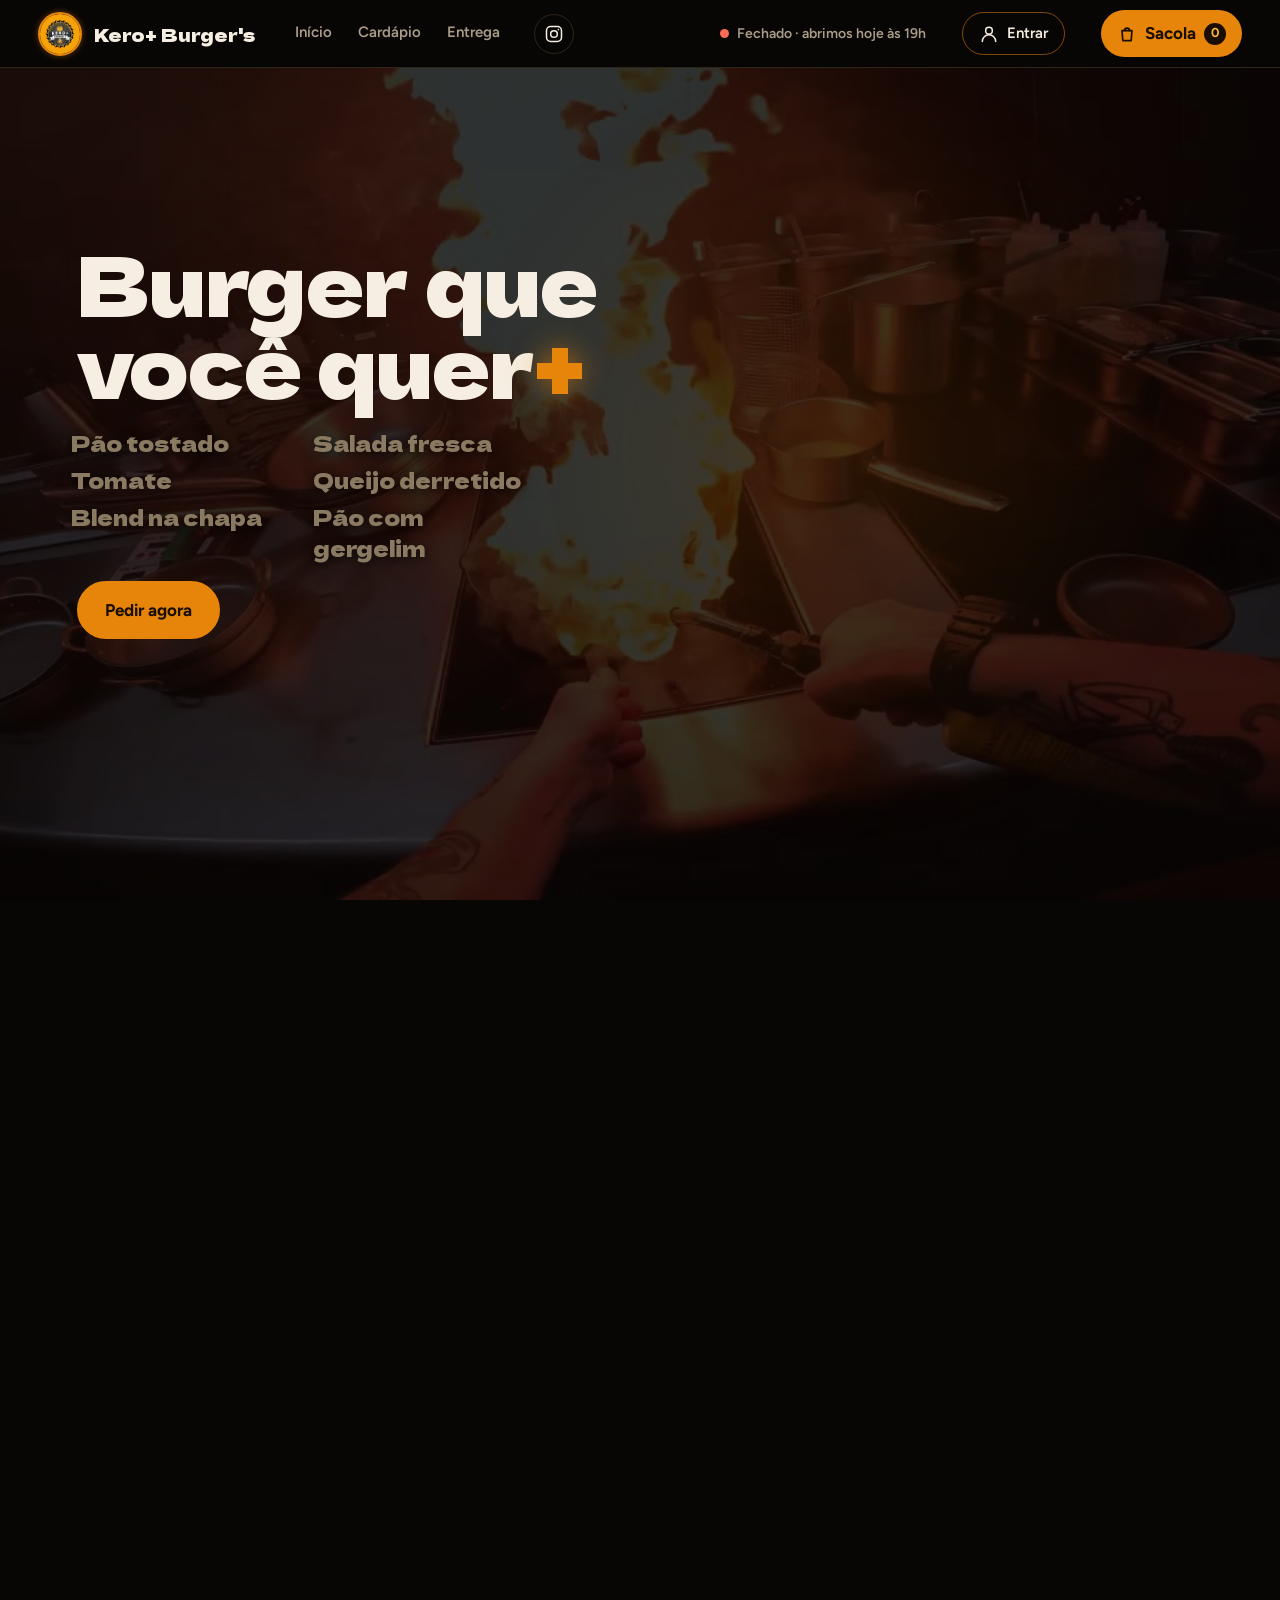
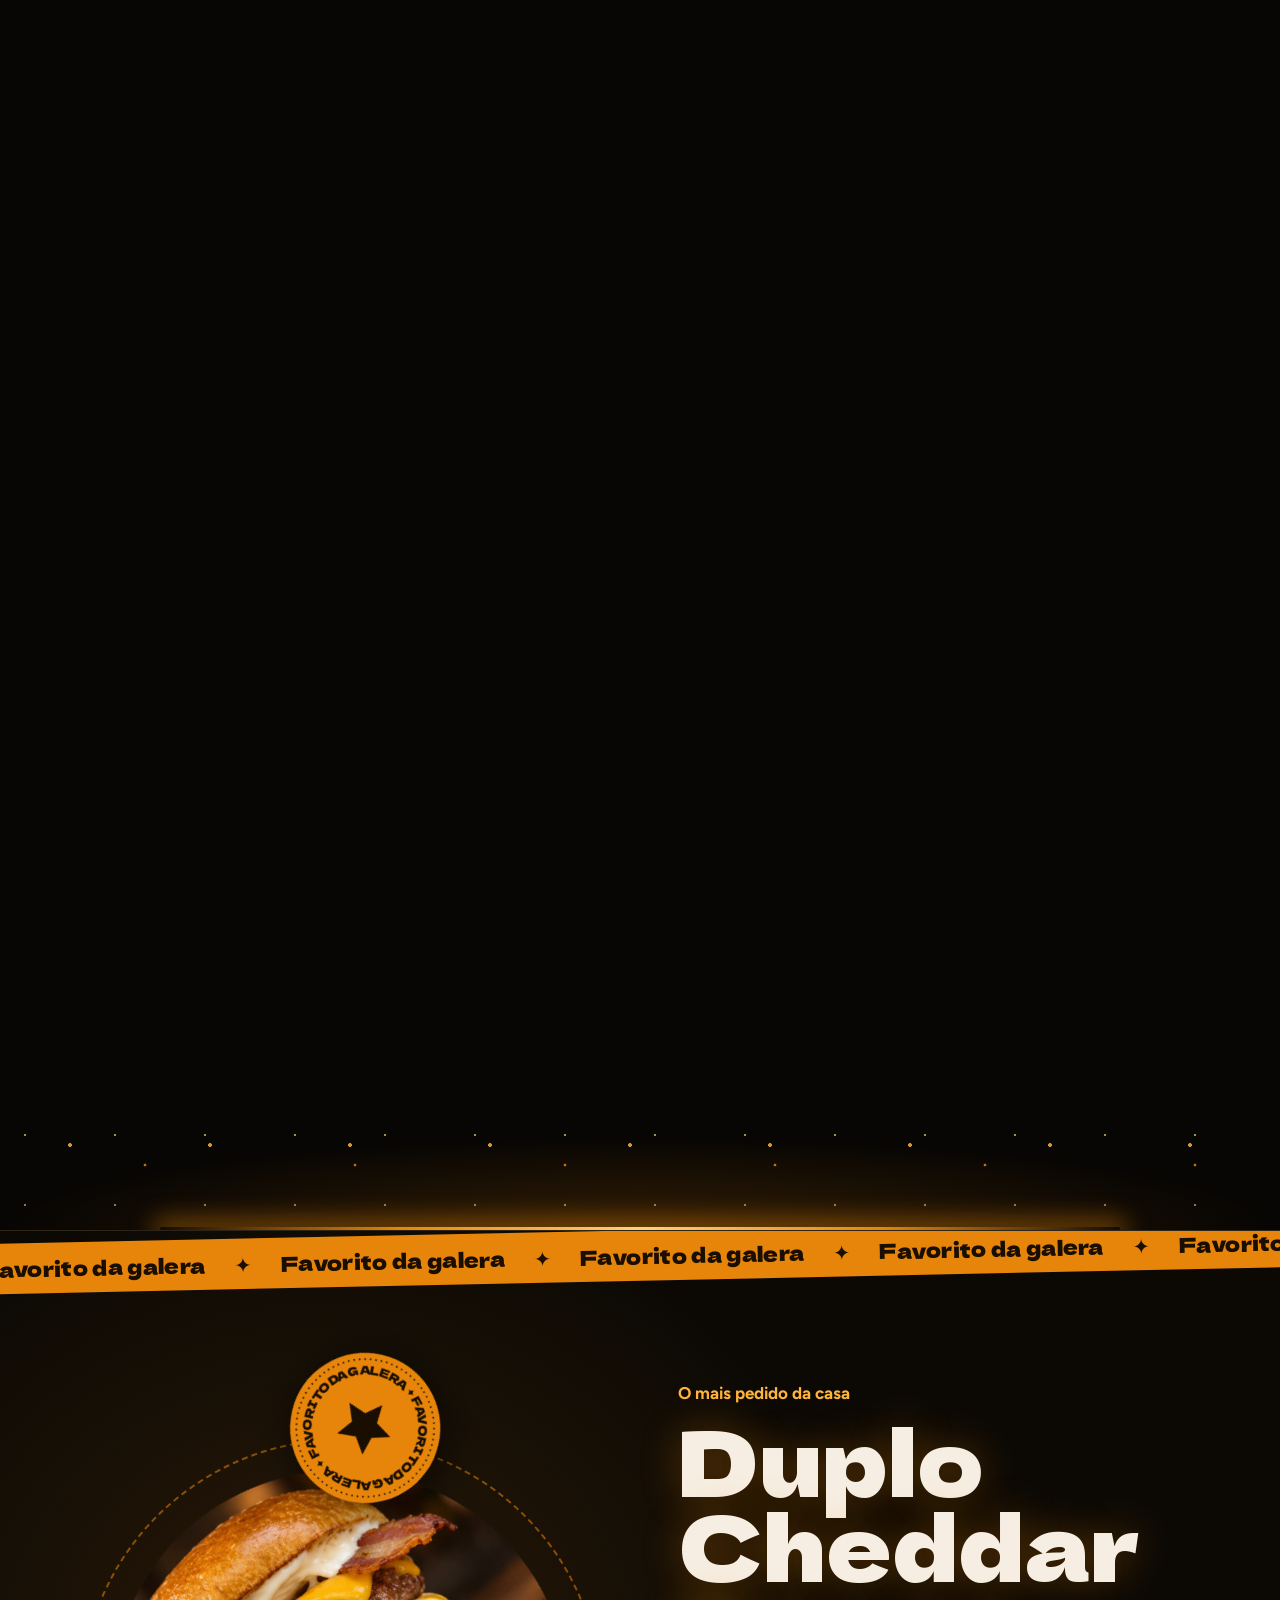
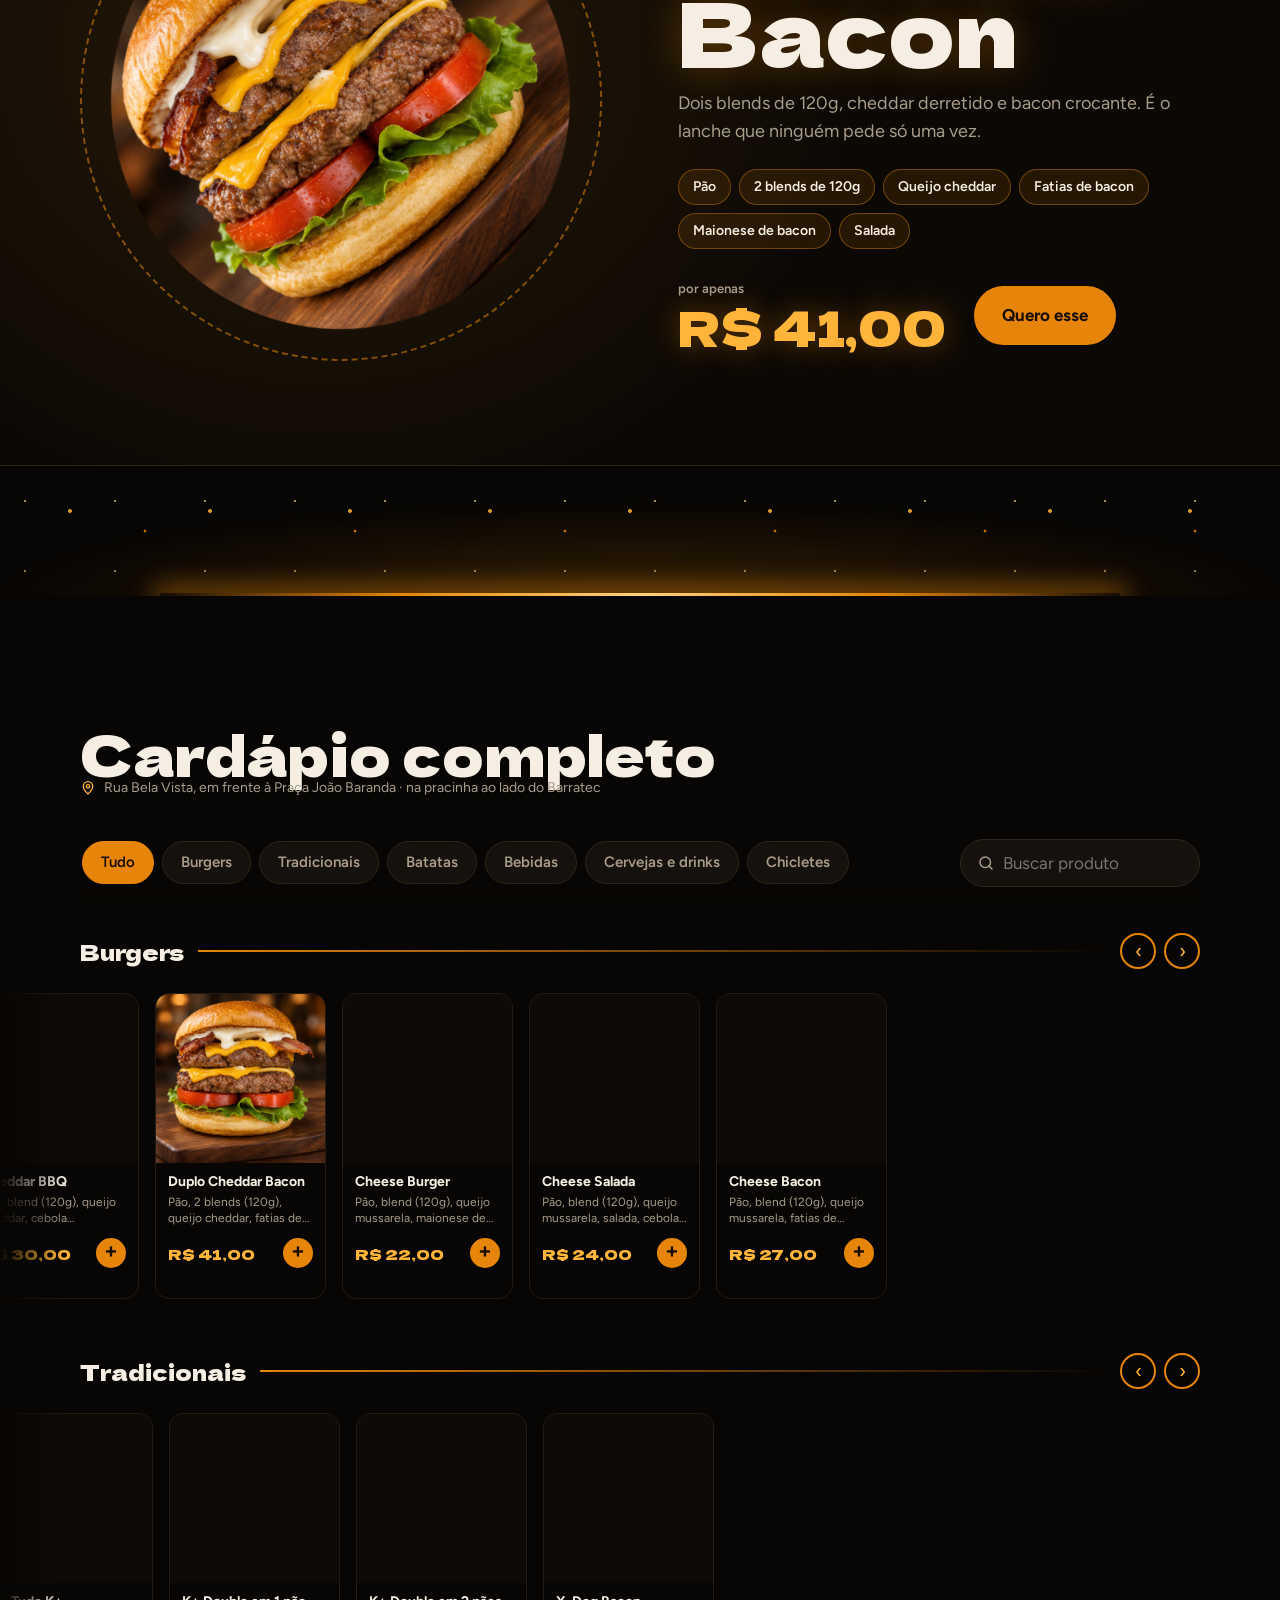
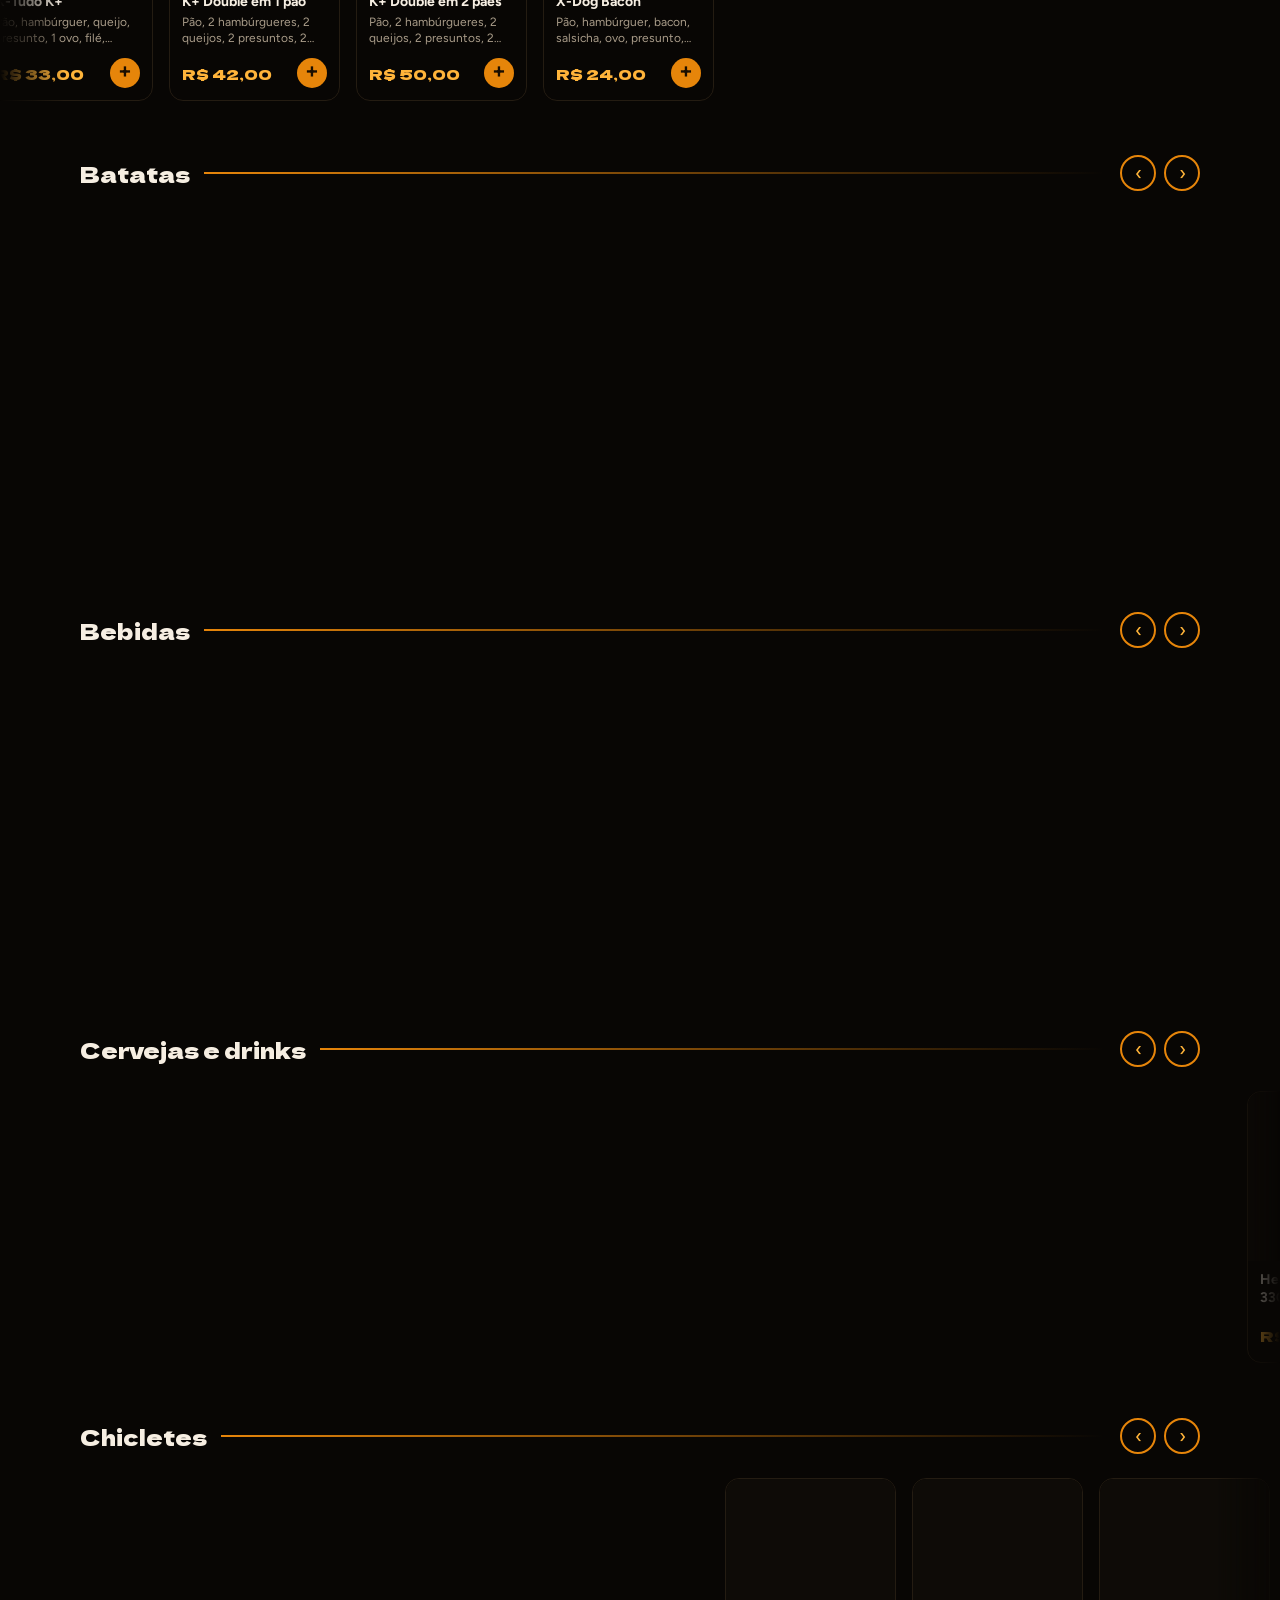
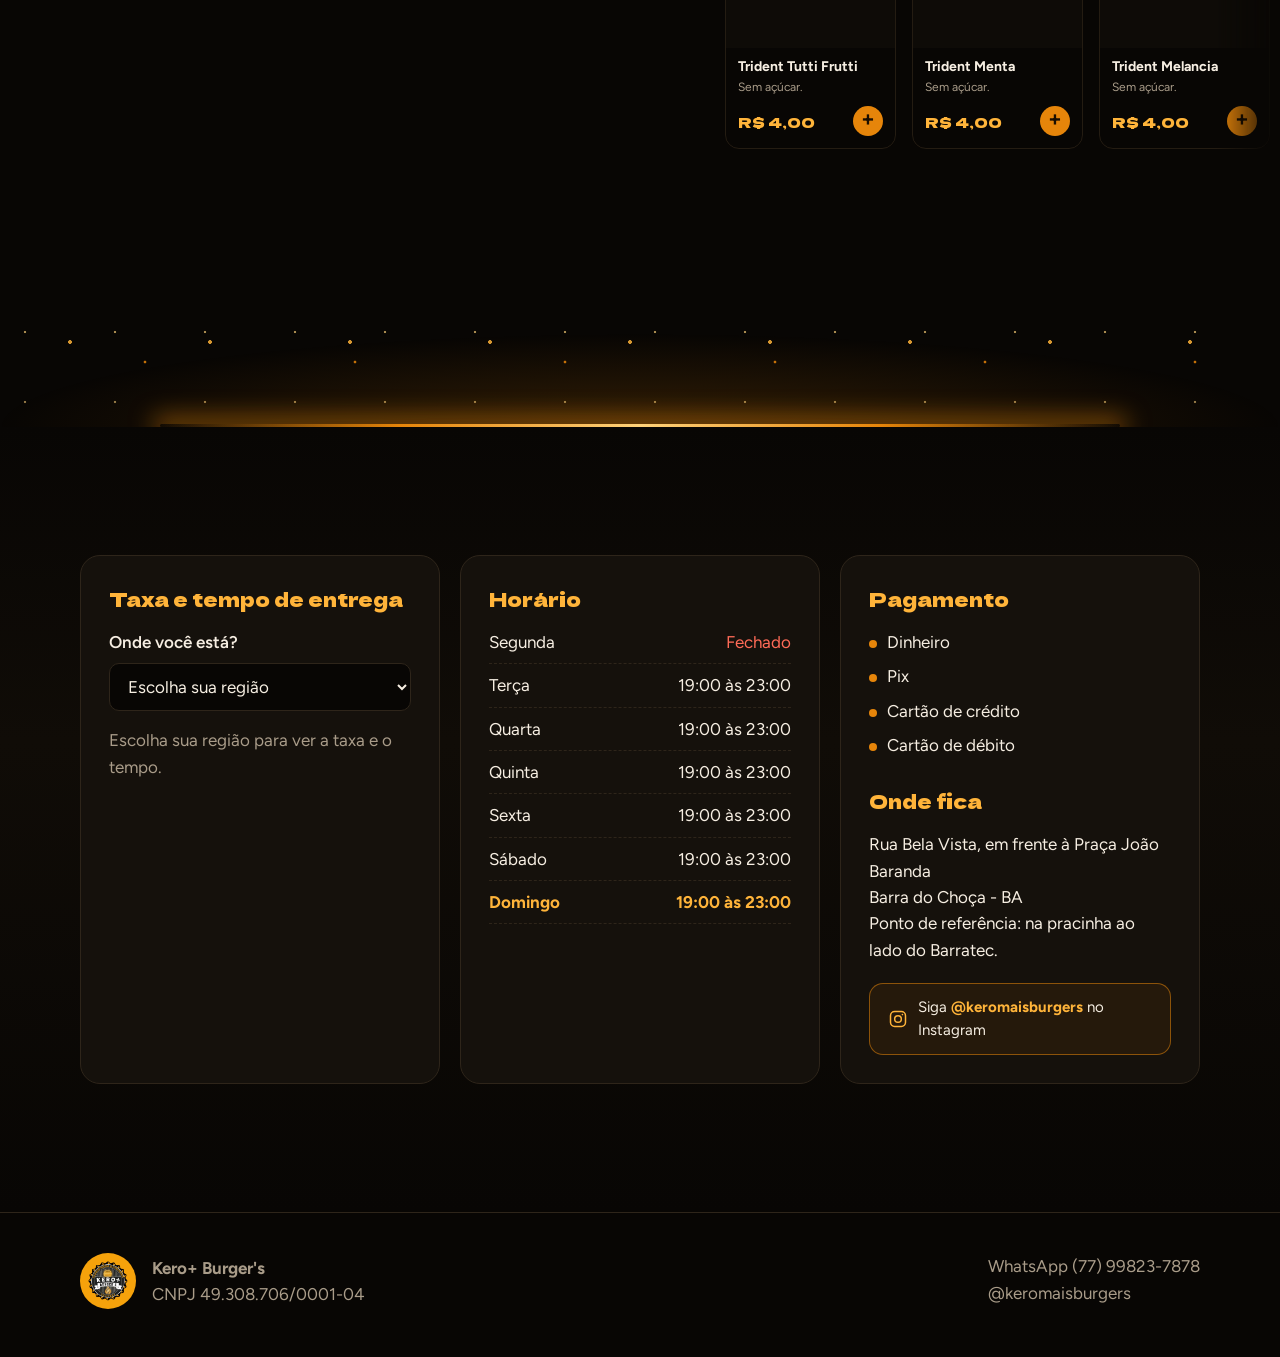
==== commit c34f5f3a: "Menu fixo so durante o hero, categorias sem corte, borda dos quadros Co-Authored-By: Claude Sonnet 5" ====
--- a/index.html
+++ b/index.html
@@ -10,7 +10,7 @@
 <link rel="preconnect" href="https://fonts.googleapis.com">
 <link rel="preconnect" href="https://fonts.gstatic.com" crossorigin>
 <link href="https://fonts.googleapis.com/css2?family=Dela+Gothic+One&family=Figtree:wght@400;500;600;700&display=swap" rel="stylesheet">
-<link rel="stylesheet" href="style.css?v=15">
+<link rel="stylesheet" href="style.css?v=17">
 </head>
 <body>
 
@@ -204,7 +204,7 @@
 </aside>
 
 <script src="promo.js?v=9"></script>
-<script src="app.js?v=14"></script>
+<script src="app.js?v=17"></script>
 </body>
 </html>
 
--- a/style.css
+++ b/style.css
@@ -75,8 +75,8 @@
 .price{font:400 26px var(--display);color:var(--flame)}
 
 /* menu */
-.menu-bar{position:sticky;top:var(--head);z-index:30;display:flex;gap:16px;align-items:center;margin:28px 0 8px;padding:12px 0;background:linear-gradient(var(--bg) 85%,transparent)}
-.tabs{display:flex;gap:8px;overflow-x:auto;scrollbar-width:none;flex:1;padding:2px}
+.menu-bar{position:relative;z-index:30;flex-wrap:wrap;display:flex;gap:16px;align-items:center;margin:28px 0 8px;padding:12px 0;background:linear-gradient(var(--bg) 85%,transparent)}
+.tabs{display:flex;gap:8px;flex-wrap:wrap;flex:1 1 420px;min-width:0;padding:2px}
 .tabs::-webkit-scrollbar{display:none}
 .tab{flex:none;background:var(--panel);border:1px solid var(--line);border-radius:999px;padding:9px 18px;font-weight:600;font-size:15px;cursor:pointer;color:var(--muted);transition:all .2s}
 .tab:hover{color:var(--text);border-color:#e6850a88}
